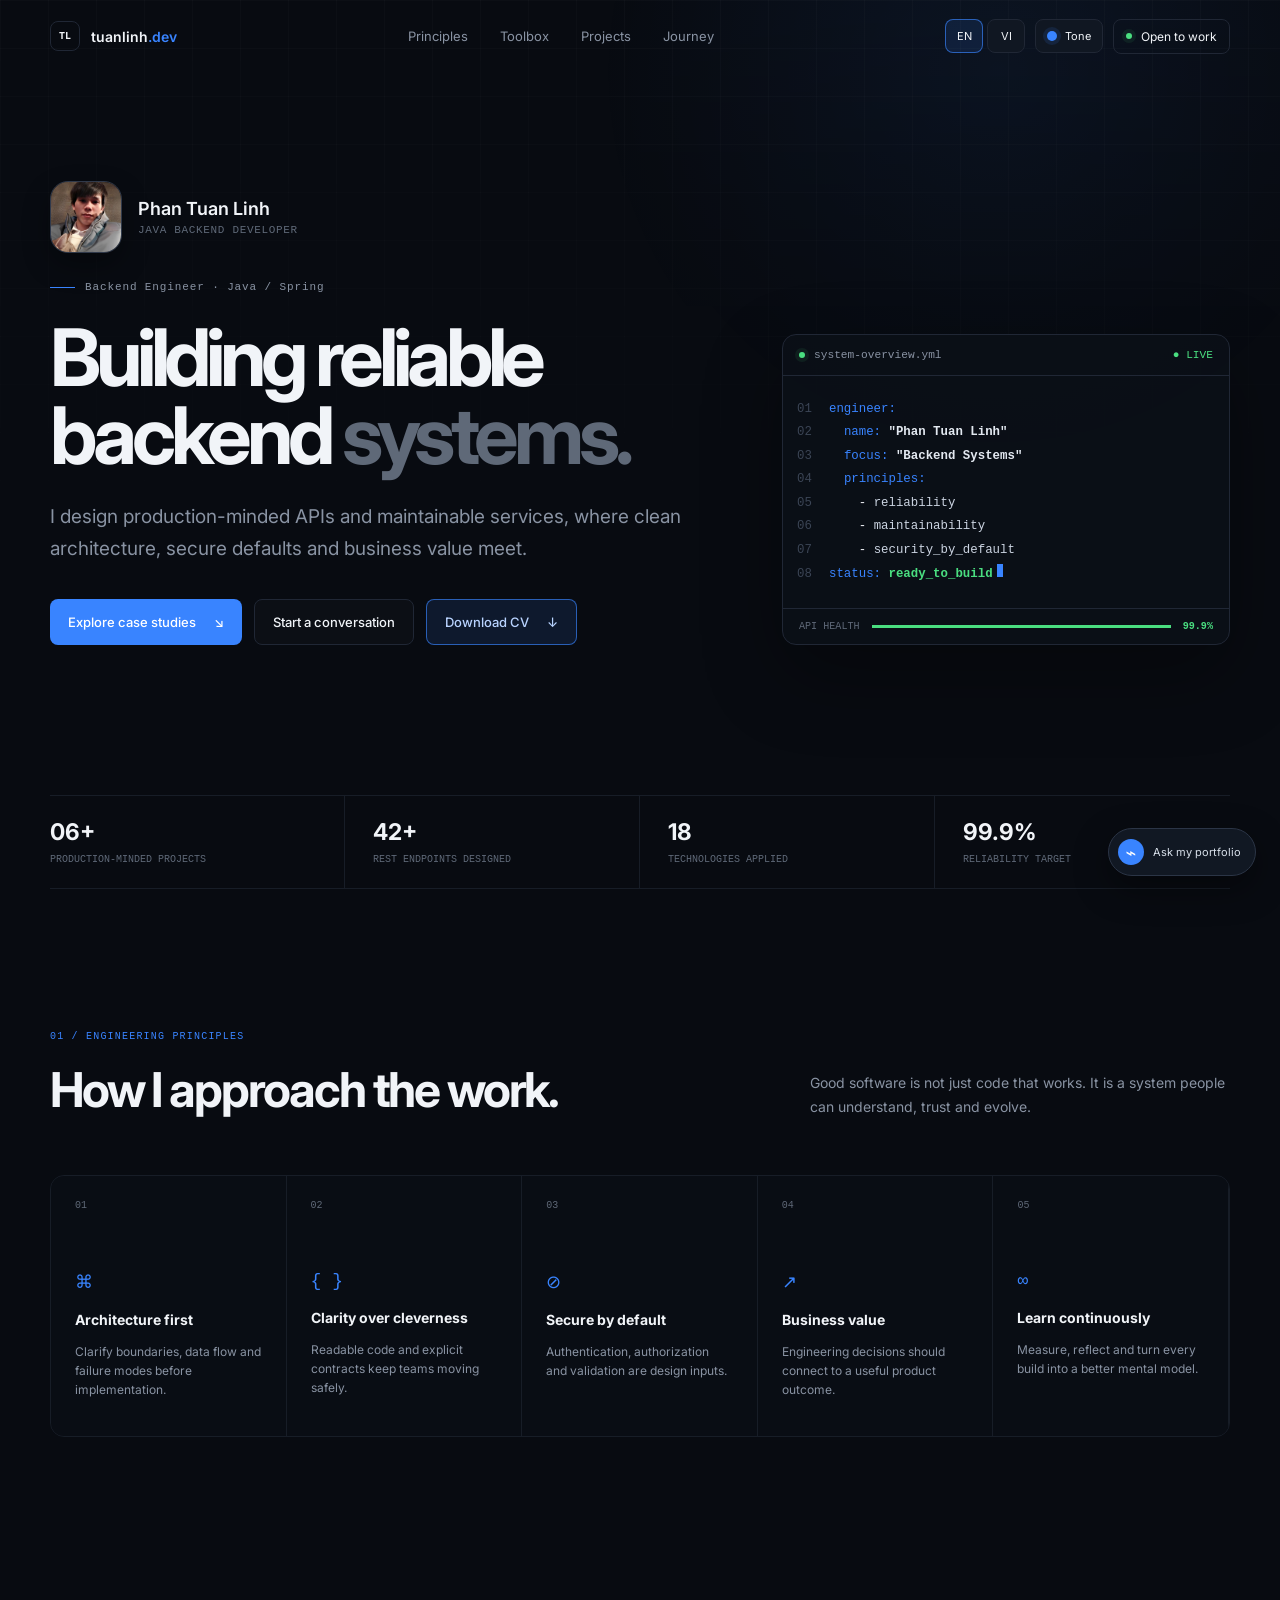
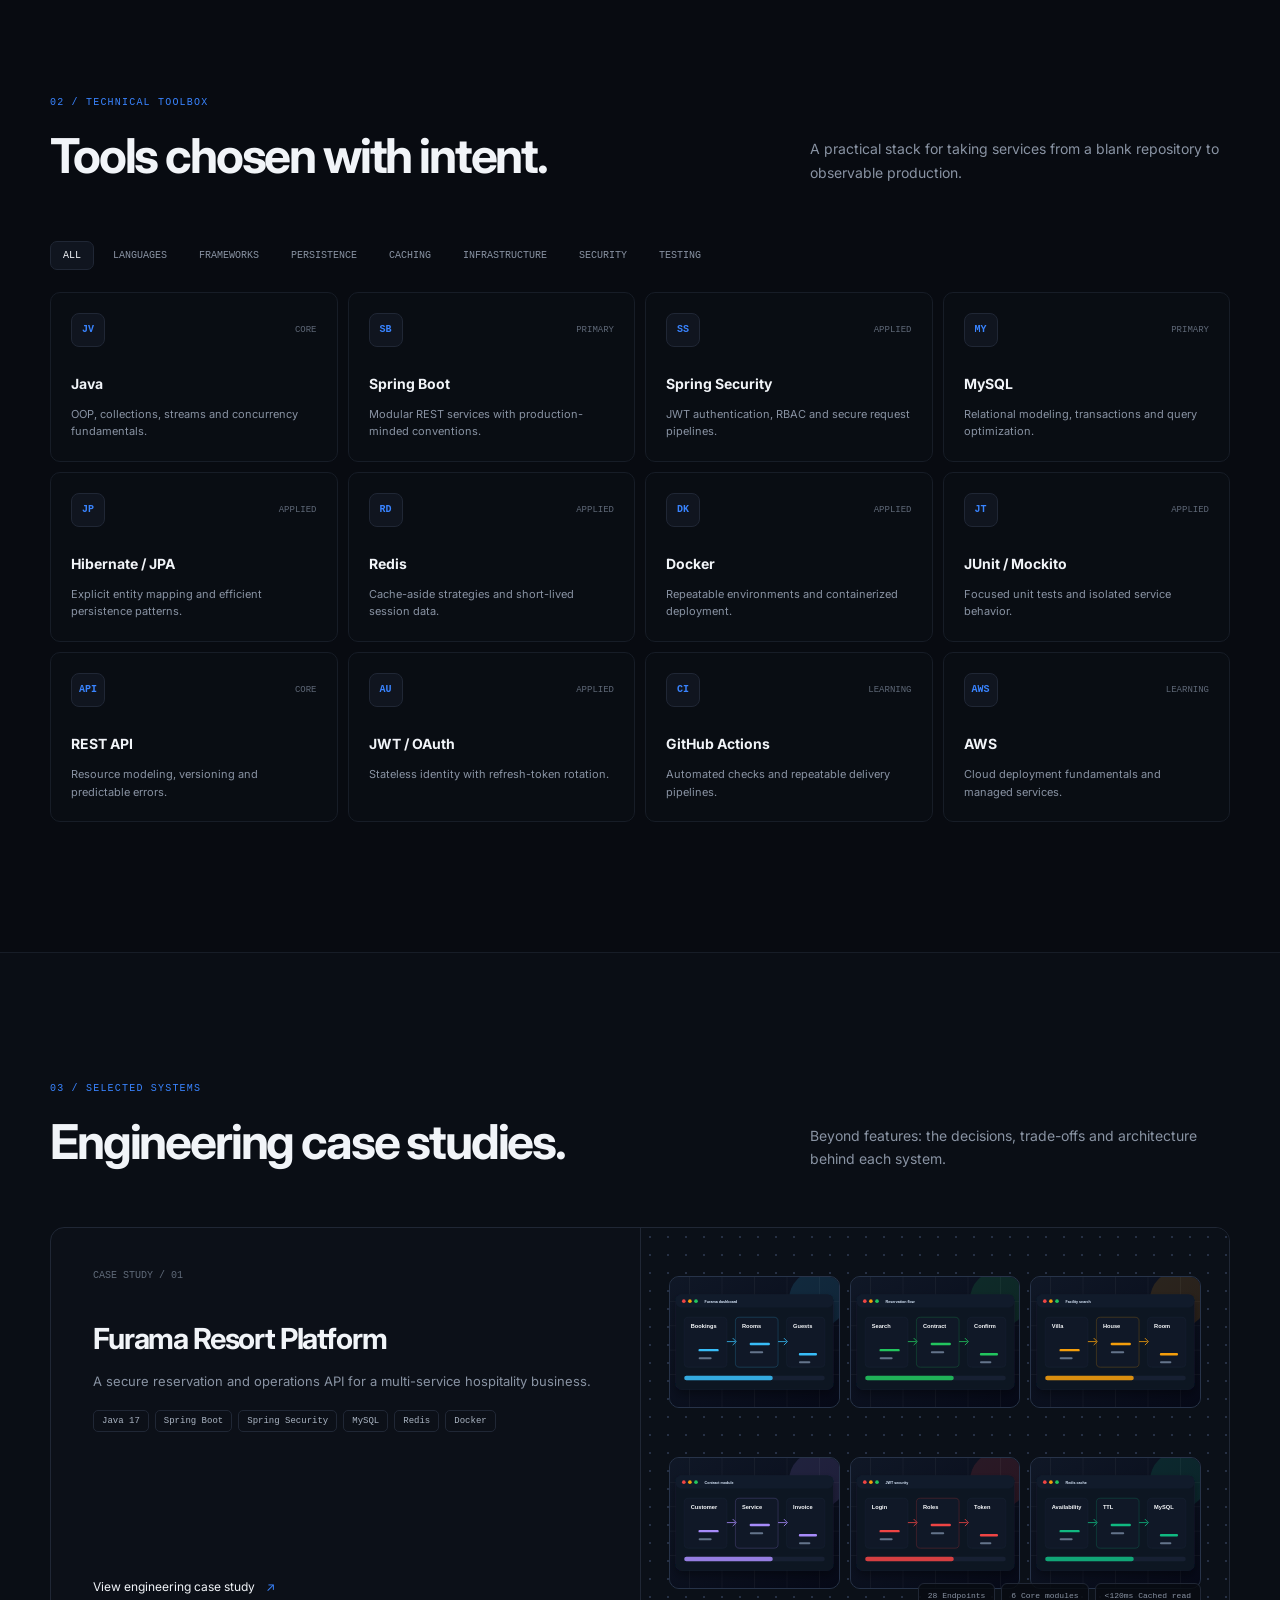
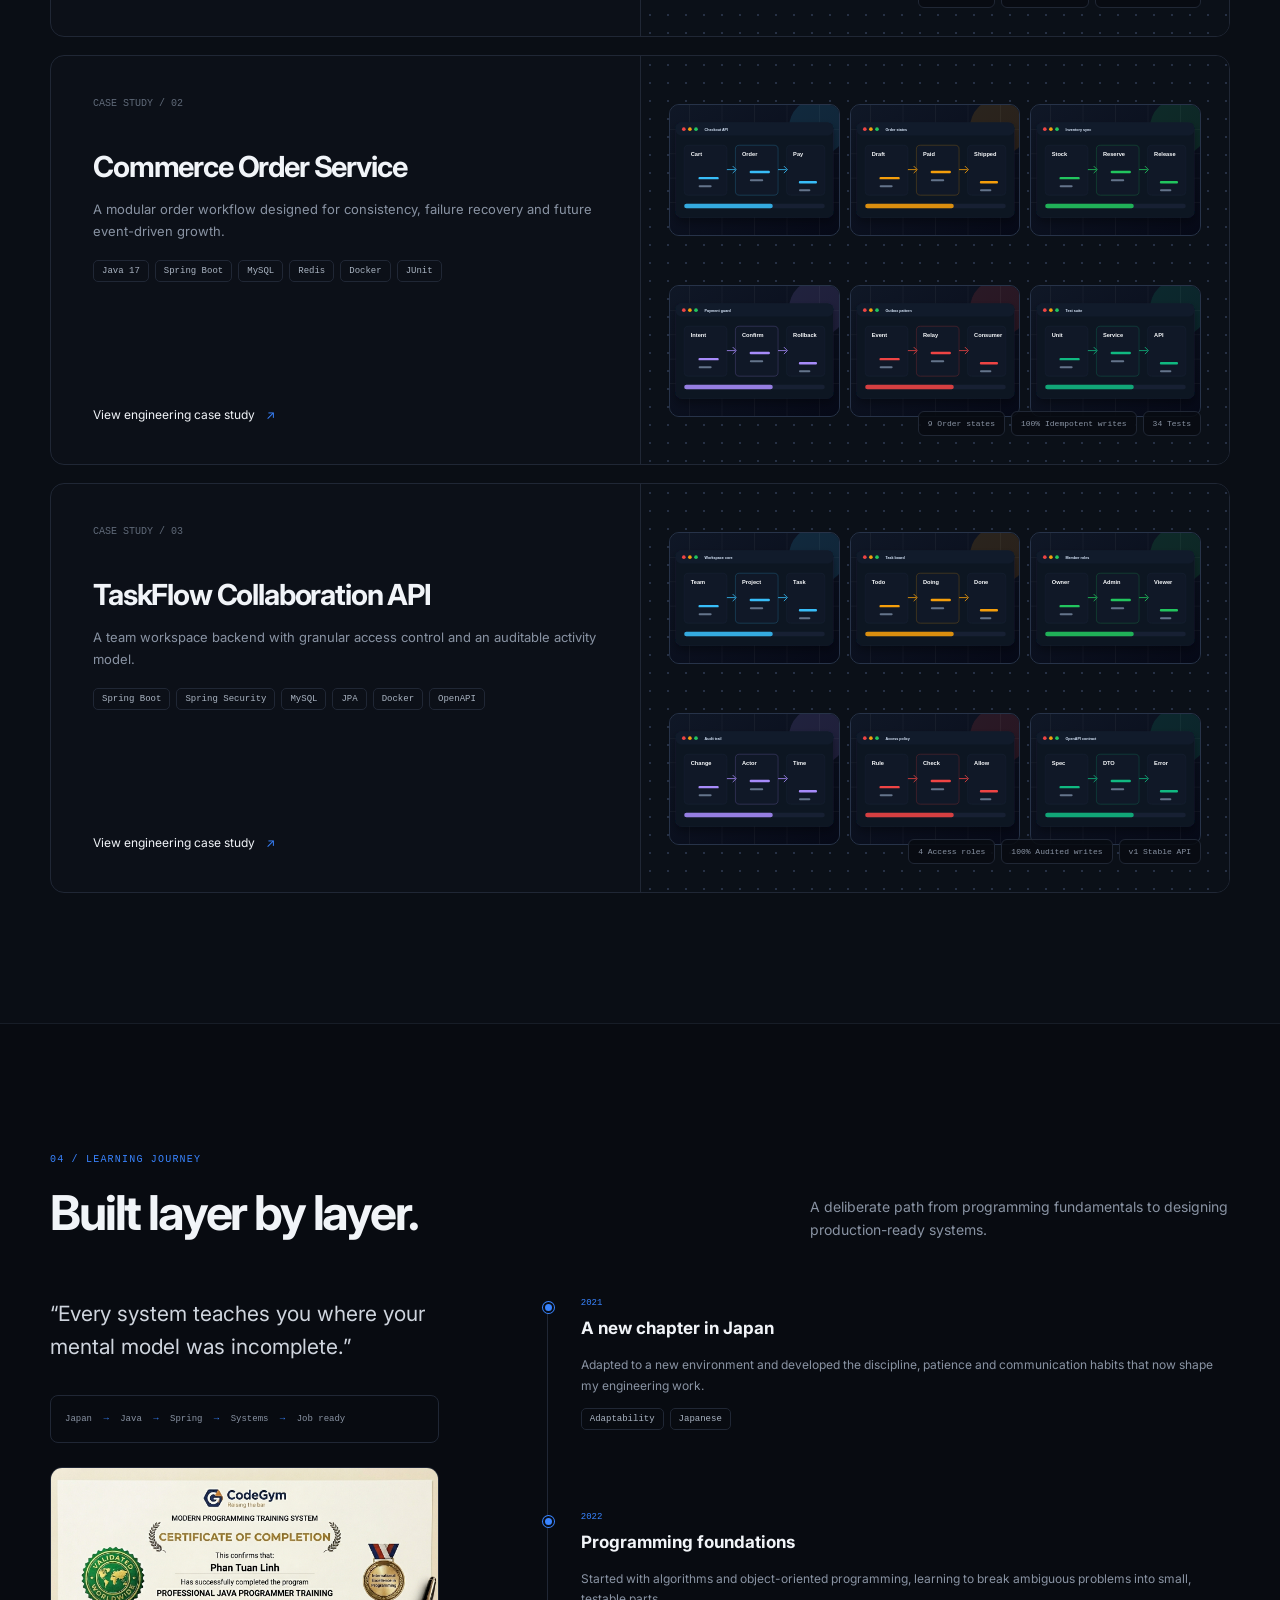
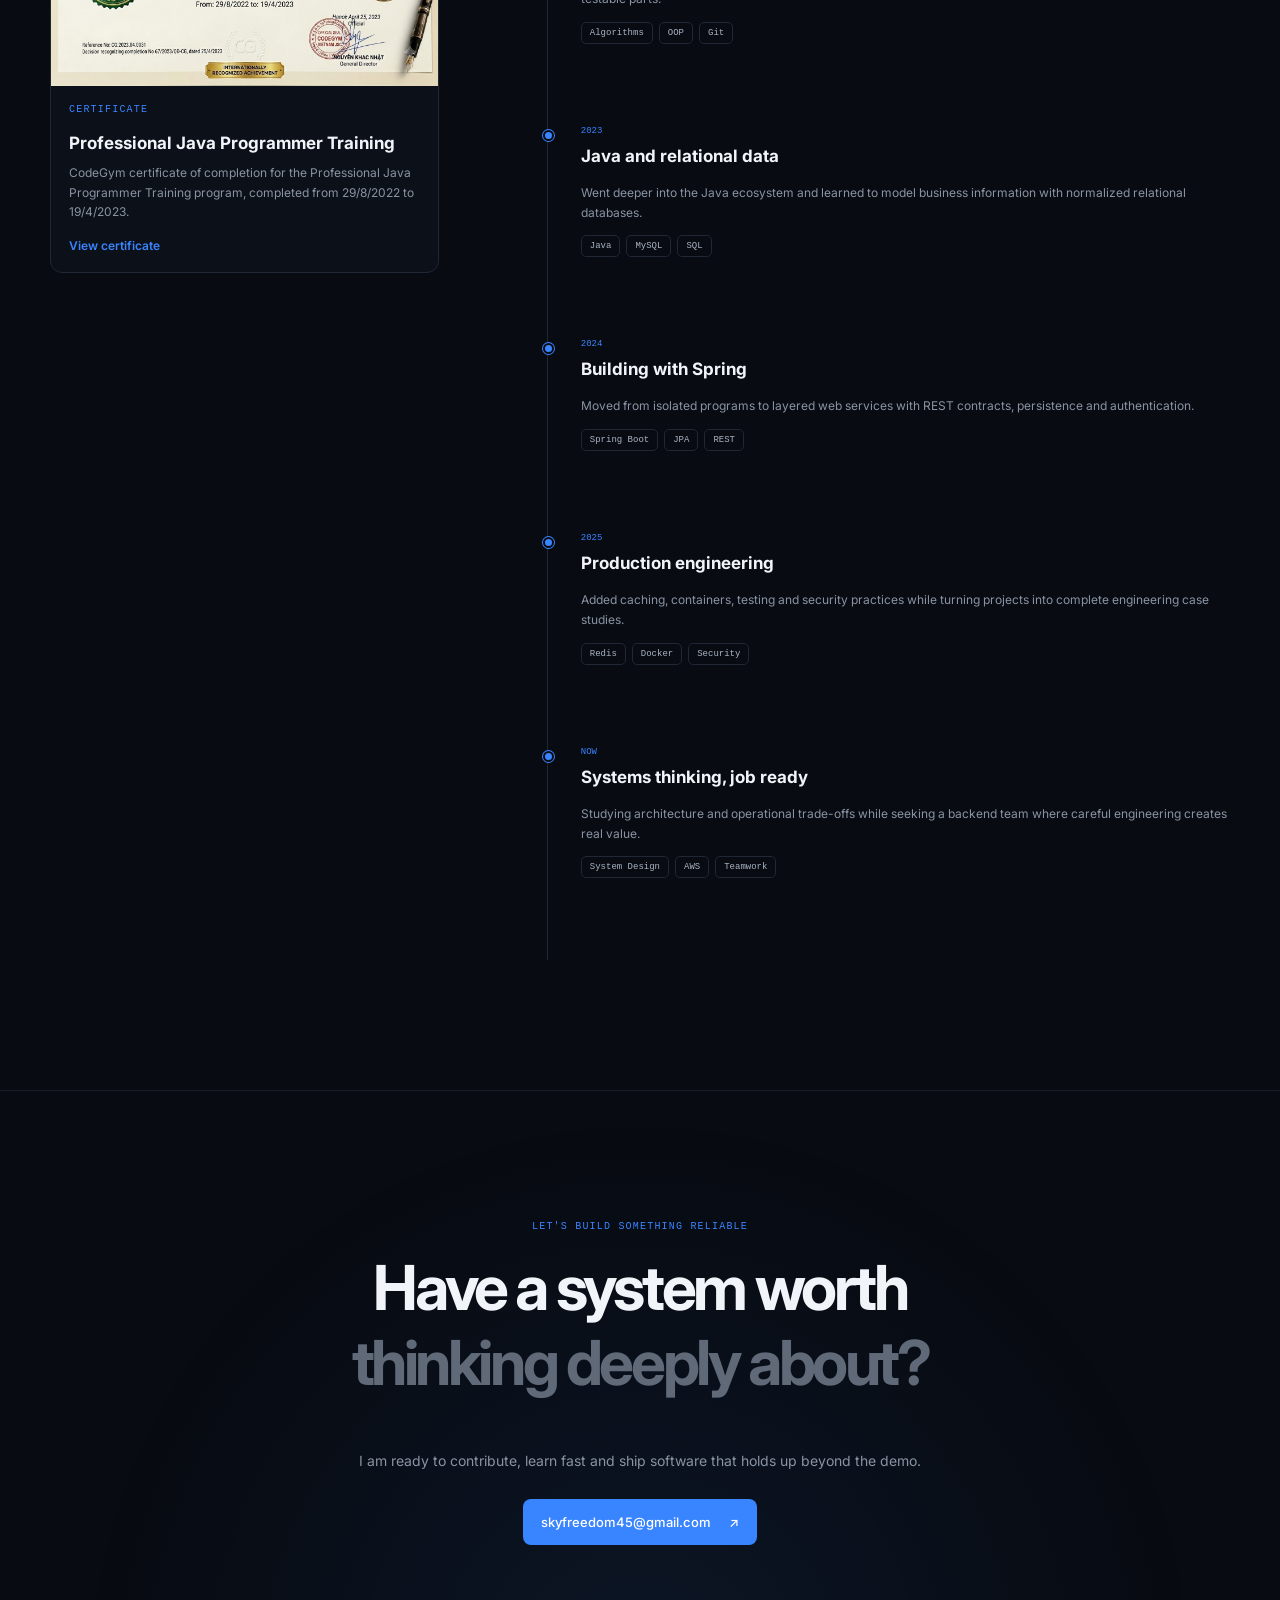
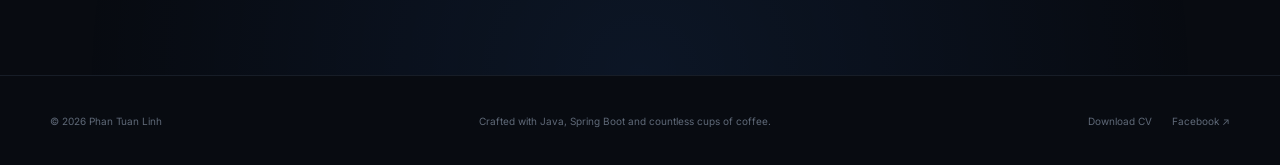
==== index.html @ ef738e8f "portpolio" ====
<!doctype html>
<html lang="en"><head>
<meta charset="utf-8"><meta name="viewport" content="width=device-width,initial-scale=1">
<meta name="description" content="Phan Tuan Linh — Backend Engineer building reliable APIs, scalable services and maintainable software.">
<meta name="theme-color" content="#080b11"><title>Phan Tuan Linh — Backend Engineer</title>
<link rel="preconnect" href="https://fonts.googleapis.com"><link rel="preconnect" href="https://fonts.gstatic.com" crossorigin>
<link href="https://fonts.googleapis.com/css2?family=Inter:wght@400;500;600;700&display=swap" rel="stylesheet">
<link rel="stylesheet" href="assets/styles.css"><script type="module" src="assets/app.js"></script></head>
<body data-theme="blue"><a class="skip-link" href="#main" data-i18n="skip">Skip to content</a><div class="progress" id="progress"></div>
<header class="site-header" id="top"><nav class="nav shell" aria-label="Main navigation">
<a class="brand" href="#top"><span class="brand-mark">TL</span><span>tuanlinh<span class="accent">.dev</span></span></a>
<button class="nav-toggle" aria-label="Open navigation" aria-expanded="false"><span></span><span></span></button>
<div class="nav-links"><a href="#principles" data-i18n="navPrinciples">Principles</a><a href="#toolbox" data-i18n="navToolbox">Toolbox</a><a href="#projects" data-i18n="navProjects">Projects</a><a href="#journey" data-i18n="navJourney">Journey</a></div>
<div class="nav-actions"><div class="language-switch"><button class="language-button active" data-lang="en">EN</button><button class="language-button" data-lang="vi">VI</button><button class="control-button compact" id="langToggle" aria-label="Toggle language">VI</button></div><div class="theme-switch"><button class="control-button" id="themeToggle" aria-label="Change color tone"><span class="theme-dot"></span><span>Tone</span></button><div class="theme-menu"><button class="theme-choice active" data-theme="blue"><span style="background:#3984ff"></span>Blue</button><button class="theme-choice" data-theme="emerald"><span style="background:#16a34a"></span>Emerald</button><button class="theme-choice" data-theme="amber"><span style="background:#f59e0b"></span>Amber</button><button class="theme-choice" data-theme="rose"><span style="background:#e11d48"></span>Rose</button></div></div><a class="nav-status" href="mailto:skyfreedom45@gmail.com"><span class="status-dot"></span> <span data-i18n="navStatus">Open to work</span></a></div></nav></header>
<main id="main"><section class="hero shell"><div class="hero-copy reveal"><div class="hero-identity"><img src="assets/images/phan-tuan-linh-avatar.jpg" alt="Portrait of Phan Tuan Linh" width="52" height="52"><div><strong>Phan Tuan Linh</strong><span data-i18n="role">Java Backend Developer</span></div></div><div class="eyebrow"><span class="eyebrow-line"></span> <span data-i18n="eyebrow">Backend Engineer · Java / Spring</span></div>
<h1 data-i18n="heroTitle">Building reliable<br>backend <span class="muted">systems.</span></h1><p class="hero-lead" data-i18n="heroLead">I design production-minded APIs and maintainable services, where clean architecture, secure defaults and business value meet.</p>
<div class="hero-actions"><a class="button button-primary" href="#projects"><span data-i18n="explore">Explore case studies</span> <span>↘</span></a><a class="button button-ghost" href="mailto:skyfreedom45@gmail.com" data-i18n="conversation">Start a conversation</a><a class="button button-download" href="assets/documents/Phan-Tuan-Linh-CV.pdf" download="Phan-Tuan-Linh-CV.pdf"><span data-i18n="download">Download CV</span> <span>↓</span></a></div></div>
<div class="system-card reveal"><div class="terminal-head"><span class="terminal-title"><span class="status-dot"></span> system-overview.yml</span><span class="terminal-live">● <span data-i18n="live">LIVE</span></span></div>
<div class="code-block"><p><i>01</i><b>engineer:</b></p><p><i>02</i>&nbsp;&nbsp;<b>name:</b> <em>"Phan Tuan Linh"</em></p><p><i>03</i>&nbsp;&nbsp;<b>focus:</b> <em>"Backend Systems"</em></p><p><i>04</i>&nbsp;&nbsp;<b>principles:</b></p><p><i>05</i>&nbsp;&nbsp;&nbsp;&nbsp;- <em>reliability</em></p><p><i>06</i>&nbsp;&nbsp;&nbsp;&nbsp;- <em>maintainability</em></p><p><i>07</i>&nbsp;&nbsp;&nbsp;&nbsp;- <em>security_by_default</em></p><p><i>08</i><b>status:</b> <span>ready_to_build</span><u></u></p></div>
<div class="health-row"><span data-i18n="health">API HEALTH</span><span class="health-line"></span><strong>99.9%</strong></div></div><div class="metrics reveal" id="metrics"></div></section>
<section class="section shell" id="principles"><div class="section-heading reveal"><div><p class="kicker" data-i18n="pKicker">01 / ENGINEERING PRINCIPLES</p><h2 data-i18n="pTitle">How I approach the work.</h2></div><p data-i18n="pText">Good software is not just code that works. It is a system people can understand, trust and evolve.</p></div><div class="principles-grid" id="principlesGrid"></div></section>
<section class="section shell" id="toolbox"><div class="section-heading reveal"><div><p class="kicker" data-i18n="tKicker">02 / TECHNICAL TOOLBOX</p><h2 data-i18n="tTitle">Tools chosen with intent.</h2></div><p data-i18n="tText">A practical stack for taking services from a blank repository to observable production.</p></div><div class="filter-row reveal" id="skillFilters"></div><div class="skills-grid" id="skillsGrid"></div></section>
<section class="section projects-section" id="projects"><div class="shell"><div class="section-heading reveal"><div><p class="kicker" data-i18n="prKicker">03 / SELECTED SYSTEMS</p><h2 data-i18n="prTitle">Engineering case studies.</h2></div><p data-i18n="prText">Beyond features: the decisions, trade-offs and architecture behind each system.</p></div><div class="projects-list" id="projectsList"></div></div></section>
<section class="section shell" id="journey"><div class="section-heading reveal"><div><p class="kicker" data-i18n="jKicker">04 / LEARNING JOURNEY</p><h2 data-i18n="jTitle">Built layer by layer.</h2></div><p data-i18n="jText">A deliberate path from programming fundamentals to designing production-ready systems.</p></div>
<div class="journey-layout"><div class="journey-intro reveal"><p class="quote" data-i18n="quote">“Every system teaches you where your mental model was incomplete.”</p><div class="journey-route" data-i18n="route">Japan <span>→</span> Java <span>→</span> Spring <span>→</span> Systems <span>→</span> Job ready</div><article class="certificate-card"><img src="assets/certificates/codegym-java-certificate.png" alt="CodeGym Professional Java Programmer Training certificate"><div><p class="kicker" data-i18n="certKicker">CERTIFICATE</p><h3 data-i18n="certTitle">Professional Java Programmer Training</h3><p data-i18n="certText">CodeGym certificate of completion for the Professional Java Programmer Training program, completed from 29/8/2022 to 19/4/2023.</p><a href="assets/certificates/codegym-java-certificate.png" target="_blank" rel="noopener" data-i18n="certCta">View certificate</a></div></article></div><div class="timeline" id="timeline"></div></div></section>
<section class="contact-section"><div class="shell contact-inner reveal"><p class="kicker" data-i18n="contactKicker">LET'S BUILD SOMETHING RELIABLE</p><h2 data-i18n="contactTitle">Have a system worth<br><span class="muted">thinking deeply about?</span></h2><p data-i18n="contactText">I am ready to contribute, learn fast and ship software that holds up beyond the demo.</p><a class="button button-primary" href="mailto:skyfreedom45@gmail.com">skyfreedom45@gmail.com <span>↗</span></a></div></section></main>
<footer class="footer shell"><p>© <span id="year"></span> Phan Tuan Linh</p><p data-i18n="footer">Crafted with Java, Spring Boot <span class="muted">and countless cups of coffee.</span></p><div><a href="assets/documents/Phan-Tuan-Linh-CV.pdf" download="Phan-Tuan-Linh-CV.pdf"><span data-i18n="download">Download CV</span></a><a href="https://www.facebook.com/tuan.linh.926029" target="_blank" rel="noopener noreferrer">Facebook ↗</a></div></footer>
<button class="assistant-launcher" id="assistantLauncher"><span class="assistant-icon">⌁</span><span data-i18n="assistantLaunch">Ask my portfolio</span></button><aside class="assistant-panel" id="assistantPanel" aria-hidden="true"><div class="assistant-head"><div><span class="assistant-avatar">TL</span><div><strong data-i18n="assistantTitle">Portfolio Assistant</strong><small><span class="status-dot"></span> <span data-i18n="assistantStatus">Knowledge base online</span></small></div></div><button id="assistantClose">×</button></div><div class="assistant-messages" id="assistantMessages"></div><form class="assistant-form" id="assistantForm"><label class="sr-only" for="assistantInput">Ask about this portfolio</label><input id="assistantInput" autocomplete="off" placeholder="Ask about the engineering..." data-i18n-placeholder="askPlaceholder"><button>↑</button></form></aside>
<dialog class="case-dialog" id="caseDialog"><div class="dialog-shell"><button class="dialog-close" id="dialogClose">×</button><div id="dialogContent"></div></div></dialog></body></html>
---- assets/styles.css ----
:root{--bg:#080b11;--raised:#0c1018;--surface:#10151f;--line:#202735;--soft:#171d27;--text:#f1f4f8;--muted:#8993a3;--muted2:#5f6978;--accent:#3984ff;--green:#4ade80;--shell:1180px;--font:Inter,system-ui,sans-serif;--mono:Consolas,monospace}*{box-sizing:border-box}html{scroll-behavior:smooth}body{margin:0;color:var(--text);background:var(--bg);font-family:var(--font);-webkit-font-smoothing:antialiased}body:before{position:fixed;inset:0;z-index:-1;content:"";background:radial-gradient(circle at 78% 8%,#3984ff14,transparent 25rem),linear-gradient(#ffffff05 1px,transparent 1px),linear-gradient(90deg,#ffffff05 1px,transparent 1px);background-size:auto,48px 48px,48px 48px;mask-image:linear-gradient(#000,transparent 68%)}a{color:inherit;text-decoration:none}button,input{font:inherit}.shell{width:min(calc(100% - 48px),var(--shell));margin:auto}.muted{color:var(--muted2)}.accent{color:var(--accent)}.sr-only{position:absolute;width:1px;height:1px;overflow:hidden;clip:rect(0,0,0,0)}.skip-link{position:fixed;top:-60px;left:16px;z-index:100;padding:10px;background:white;color:#000}.skip-link:focus{top:16px}.progress{position:fixed;inset:0 auto auto 0;z-index:100;height:2px;background:var(--accent)}
.site-header{position:sticky;top:0;z-index:50;border-bottom:1px solid transparent;transition:.25s}.site-header.scrolled{background:#080b11dd;border-color:var(--soft);backdrop-filter:blur(18px)}.nav{height:72px;display:flex;align-items:center;justify-content:space-between}.brand{display:flex;align-items:center;gap:11px;font-size:14px;font-weight:600}.brand-mark,.skill-icon{display:grid;place-items:center;border:1px solid var(--line);border-radius:8px;font:600 10px var(--mono)}.brand-mark{width:30px;height:30px}.nav-links{display:flex;gap:32px;color:var(--muted);font-size:13px}.nav-links a:hover{color:var(--text)}.nav-status{display:flex;align-items:center;gap:9px;padding:9px 12px;border:1px solid var(--line);border-radius:8px;font-size:12px}.status-dot{display:inline-block;width:6px;height:6px;border-radius:50%;background:var(--green);box-shadow:0 0 0 4px #4ade8014}.nav-toggle{display:none;border:0;background:none}
.hero{min-height:calc(100vh - 72px);padding-top:clamp(80px,12vh,140px);display:grid;grid-template-columns:1.2fr .8fr;align-content:start;gap:60px}.hero-identity{display:flex;align-items:center;gap:13px;margin-bottom:22px}.hero-identity img{width:52px;height:52px;border:1px solid #30394a;border-radius:13px;object-fit:cover;object-position:center 38%;box-shadow:0 12px 28px #0005}.hero-identity strong{display:block;margin-bottom:5px;font-size:13px;font-weight:600}.hero-identity span{display:block;color:var(--muted2);font:9px var(--mono);letter-spacing:.06em;text-transform:uppercase}.eyebrow{display:flex;align-items:center;gap:10px;margin-bottom:26px;color:var(--muted);font:500 11px var(--mono);letter-spacing:.08em}.eyebrow-line{width:25px;height:1px;background:var(--accent)}h1,h2,h3,p{margin-top:0}h1{margin-bottom:26px;font-size:clamp(52px,6.2vw,84px);line-height:.98;letter-spacing:-.065em}.hero-lead{max-width:650px;margin-bottom:34px;color:var(--muted);font-size:clamp(16px,2vw,19px);line-height:1.7}.hero-actions{display:flex;flex-wrap:wrap;gap:12px}.button{display:inline-flex;align-items:center;justify-content:center;gap:18px;min-height:46px;padding:0 18px;border-radius:8px;font-size:13px;font-weight:500;transition:.2s}.button:hover{transform:translateY(-2px)}.button-primary{color:#fff;background:var(--accent)}.button-ghost{border:1px solid var(--line);background:#ffffff05}.button-download{border:1px solid #31558a;color:#b9d3ff;background:#3984ff12}.button-download:hover{border-color:var(--accent);background:#3984ff1f}
.system-card{align-self:end;border:1px solid var(--line);border-radius:14px;background:#0c1018e8;box-shadow:0 30px 80px #0005;overflow:hidden}.terminal-head{display:flex;justify-content:space-between;padding:14px 16px;border-bottom:1px solid var(--line);font:11.2px var(--mono);color:var(--muted)}.terminal-title{display:flex;gap:9px;align-items:center}.terminal-live{color:var(--green)}.code-block{padding:22px 14px;font:12.4px/1.9 var(--mono)}.code-block p{margin:0}.code-block i{display:inline-block;width:32px;color:#3b4555;font-style:normal}.code-block b{color:#77a9ff;font-weight:400}.code-block em{color:#cbd4e1;font-style:normal;font-weight:400}.code-block p:nth-child(2) em,.code-block p:nth-child(3) em{color:#e3e9f1;font-weight:650}.code-block span{color:var(--green);font-weight:700}.code-block u{display:inline-block;width:6px;height:13px;margin-left:4px;background:var(--accent);animation:blink 1s steps(1) infinite}@keyframes blink{50%{opacity:0}}.health-row{display:flex;align-items:center;gap:12px;padding:12px 16px;border-top:1px solid var(--line);color:var(--muted2);font:10.1px var(--mono)}.health-line{flex:1;height:3px;background:var(--green)}.health-row strong{color:var(--green)}.metrics{grid-column:1/-1;margin-top:clamp(60px,10vh,100px);display:grid;grid-template-columns:repeat(4,1fr);border-block:1px solid var(--soft)}.metric{padding:22px 28px;border-right:1px solid var(--soft)}.metric:first-child{padding-left:0}.metric:last-child{border:0}.metric strong{display:block;font-size:23px}.metric span{color:var(--muted2);font:10px var(--mono);text-transform:uppercase}
.section{padding-block:130px}.section-heading{display:flex;align-items:end;justify-content:space-between;gap:80px;margin-bottom:56px}.section-heading h2{margin:0;font-size:clamp(32px,4vw,48px);letter-spacing:-.045em}.section-heading>p{max-width:420px;margin:0;color:var(--muted);font-size:14px;line-height:1.7}.kicker{margin-bottom:18px;color:var(--accent);font:500 10px var(--mono);letter-spacing:.12em}.principles-grid{display:grid;grid-template-columns:repeat(5,1fr);border:1px solid var(--soft);border-radius:14px;overflow:hidden}.principle{min-height:235px;padding:24px;border-right:1px solid var(--soft);background:#0c101884;transition:.25s}.principle:hover{background:var(--surface)}.principle-index{display:block;margin-bottom:60px;color:var(--muted2);font:10px var(--mono)}.principle-icon{display:block;margin-bottom:18px;color:var(--accent);font:18px var(--mono)}.principle h3{font-size:14px}.principle p{color:var(--muted);font-size:12px;line-height:1.6}
.filter-row{display:flex;flex-wrap:wrap;gap:6px;margin-bottom:22px}.filter{padding:8px 12px;border:1px solid transparent;border-radius:7px;color:var(--muted);background:none;font:10px var(--mono);text-transform:uppercase;cursor:pointer}.filter:hover,.filter.active{color:var(--text);border-color:var(--line);background:var(--surface)}.skills-grid{display:grid;grid-template-columns:repeat(4,1fr);gap:10px}.skill-card{padding:20px;border:1px solid var(--soft);border-radius:10px;background:#0c101872;transition:.2s}.skill-card:hover{transform:translateY(-3px);border-color:#303a4b}.skill-top{display:flex;align-items:center;justify-content:space-between;margin-bottom:28px}.skill-icon{width:34px;height:34px;color:#a9c7ff;background:var(--surface)}.skill-exp{color:var(--muted2);font:9px var(--mono);text-transform:uppercase}.skill-card h3{font-size:14px}.skill-card p{margin:0;color:var(--muted);font-size:11px;line-height:1.6}
.projects-section{background:#0a0e15;border-block:1px solid var(--soft)}.projects-list{display:grid;gap:18px}.project-card{display:grid;grid-template-columns:1fr 1fr;min-height:410px;border:1px solid var(--line);border-radius:14px;overflow:hidden;background:var(--raised)}.project-copy{padding:42px;display:flex;flex-direction:column}.project-number{margin-bottom:40px;color:var(--muted2);font:10px var(--mono)}.project-copy h3{margin-bottom:14px;font-size:29px;letter-spacing:-.04em}.project-copy>p{color:var(--muted);font-size:13px;line-height:1.7}.project-tags{display:flex;flex-wrap:wrap;gap:6px;margin:5px 0 30px}.tag{padding:5px 8px;border:1px solid var(--line);border-radius:5px;color:#aab4c2;font:9px var(--mono)}.project-link{align-self:flex-start;margin-top:auto;padding:0;border:0;color:var(--text);background:none;font-size:12px;cursor:pointer}.project-link span{color:var(--accent);margin-left:8px}.project-visual{position:relative;display:grid;place-items:center;min-height:380px;border-left:1px solid var(--line);background-color:#0b1018;background-image:radial-gradient(#263044 1px,transparent 1px);background-size:18px 18px}.architecture{display:grid;gap:14px;width:72%}.arch-row{display:grid;grid-template-columns:repeat(3,1fr);gap:9px}.arch-node{padding:12px 8px;border:1px solid #293346;border-radius:7px;color:#aeb9c8;background:#101722;font:9px var(--mono);text-align:center}.arch-node.primary{border-color:#3984ffa6;color:#a9c9ff;background:#3984ff1a}.arch-connector{width:1px;height:18px;margin:-5px auto;background:#354157}.project-metrics{position:absolute;right:16px;bottom:16px;display:flex;gap:6px}.project-metrics span{padding:7px 9px;border:1px solid var(--line);border-radius:6px;color:var(--muted);background:#080b11d8;font:8px var(--mono)}
.journey-layout{display:grid;grid-template-columns:.72fr 1.28fr;gap:100px}.journey-intro{position:sticky;top:120px;align-self:start}.quote{color:#cfd5de;font-size:21px;line-height:1.55}.journey-route{margin-top:32px;padding:14px;border:1px solid var(--line);border-radius:8px;color:var(--muted);font:9px/2 var(--mono)}.journey-route span{margin:0 6px;color:var(--accent)}.timeline{position:relative}.timeline:before{position:absolute;left:8px;top:6px;bottom:0;width:1px;content:"";background:var(--line)}.timeline-item{position:relative;padding:0 0 52px 42px}.timeline-item:before{position:absolute;left:4px;top:4px;width:7px;height:7px;border:2px solid var(--bg);border-radius:50%;content:"";background:var(--accent);box-shadow:0 0 0 1px var(--accent)}.timeline-item time{display:block;margin-bottom:10px;color:var(--accent);font:9px var(--mono)}.timeline-item h3{font-size:17px}.timeline-item p{color:var(--muted);font-size:12px;line-height:1.7}.contact-section{padding-block:130px;border-block:1px solid var(--soft);background:radial-gradient(circle at 50% 100%,#3984ff17,transparent 35rem);text-align:center}.contact-inner h2{font-size:clamp(38px,5vw,62px);letter-spacing:-.055em}.contact-inner>p:not(.kicker){max-width:570px;margin:0 auto 30px;color:var(--muted);font-size:14px}.footer{min-height:90px;display:flex;align-items:center;justify-content:space-between;color:var(--muted2);font-size:10px}.footer p{margin:0}.footer div{display:flex;gap:20px}
.assistant-launcher{position:fixed;right:24px;bottom:24px;z-index:30;display:flex;align-items:center;gap:9px;padding:10px 14px 10px 9px;border:1px solid #2b3546;border-radius:99px;color:#d8e0ea;background:#111823;box-shadow:0 12px 35px #0006;font-size:11px;cursor:pointer}.assistant-icon{display:grid;place-items:center;width:26px;height:26px;border-radius:50%;color:#fff;background:var(--accent);font-size:18px}.assistant-panel{position:fixed;right:24px;bottom:82px;z-index:60;width:min(370px,calc(100vw - 32px));height:500px;display:flex;flex-direction:column;border:1px solid var(--line);border-radius:14px;background:#0d121b;box-shadow:0 25px 80px #0008;opacity:0;pointer-events:none;transform:translateY(12px);transition:.22s;overflow:hidden}.assistant-panel.open{opacity:1;pointer-events:auto;transform:none}.assistant-head{display:flex;justify-content:space-between;padding:14px;border-bottom:1px solid var(--line)}.assistant-head>div{display:flex;align-items:center;gap:10px}.assistant-avatar{display:grid;place-items:center;width:34px;height:34px;border-radius:8px;background:var(--accent);font:600 10px var(--mono)}.assistant-head strong{display:block;font-size:12px}.assistant-head small{display:flex;gap:6px;margin-top:5px;color:var(--muted2);font-size:8px}.assistant-head button{border:0;color:var(--muted);background:none;font-size:22px}.assistant-messages{flex:1;padding:16px;overflow:auto}.message{max-width:87%;margin-bottom:10px;padding:11px 12px;border-radius:10px;font-size:11px;line-height:1.55}.message.bot{border:1px solid var(--line);color:#b9c2cf;background:var(--surface)}.message.user{margin-left:auto;background:var(--accent)}.suggestions{display:flex;flex-wrap:wrap;gap:6px}.suggestions button{padding:7px 9px;border:1px solid var(--line);border-radius:6px;color:var(--muted);background:none;font-size:9px}.assistant-form{display:flex;gap:8px;padding:12px;border-top:1px solid var(--line)}.assistant-form input{flex:1;min-width:0;padding:10px;border:1px solid var(--line);outline:0;border-radius:7px;color:var(--text);background:#0a0e15;font-size:11px}.assistant-form button{width:36px;border:0;border-radius:7px;color:white;background:var(--accent)}
.case-dialog{width:min(1000px,calc(100vw - 32px));max-height:92vh;padding:0;border:1px solid var(--line);border-radius:16px;color:var(--text);background:var(--raised)}.case-dialog::backdrop{background:#020408cc;backdrop-filter:blur(8px)}.dialog-shell{position:relative}.dialog-close{position:sticky;top:16px;z-index:2;float:right;width:34px;height:34px;margin:16px;border:1px solid var(--line);border-radius:8px;color:var(--muted);background:#111722;font-size:20px}.case-hero{padding:58px 60px 40px;border-bottom:1px solid var(--line);background:radial-gradient(circle at 80% 0,#3984ff1a,transparent 20rem)}.case-hero h2{font-size:40px;letter-spacing:-.05em}.case-hero>p{max-width:660px;color:var(--muted);font-size:14px;line-height:1.7}.case-tabs{position:sticky;top:0;z-index:1;display:flex;gap:5px;padding:12px 60px;border-bottom:1px solid var(--line);background:#0c1018f2;overflow:auto}.case-tab{padding:7px 10px;border:0;border-radius:5px;color:var(--muted);background:none;font:9px var(--mono);text-transform:uppercase;white-space:nowrap}.case-tab.active{color:#fff;background:#3984ff1f}.case-body{padding:45px 60px 70px}.case-panel{display:none}.case-panel.active{display:block}.case-panel p,.case-panel li{color:var(--muted);font-size:13px;line-height:1.8}.case-stat-grid{display:grid;grid-template-columns:repeat(3,1fr);gap:10px}.case-stat{padding:18px;border:1px solid var(--line);border-radius:8px}.case-stat strong{display:block;font-size:20px}.case-stat span{color:var(--muted2);font:9px var(--mono)}.flow-diagram{display:flex;align-items:center;justify-content:center;flex-wrap:wrap;gap:8px;margin:30px 0;padding:30px;border:1px solid var(--line);border-radius:10px}.flow-box{padding:12px;border:1px solid #31405a;border-radius:6px;color:#bcd1f7;background:#101722;font:10px var(--mono)}.flow-arrow{color:var(--accent)}.endpoint{display:grid;grid-template-columns:60px 1fr;padding:12px 0;border-bottom:1px solid var(--soft);font:11px var(--mono)}.method{color:var(--green)}.reveal{opacity:0;transform:translateY(14px);transition:.6s}.reveal.visible{opacity:1;transform:none}
@media(max-width:900px){.nav-status{display:none}.hero{grid-template-columns:1fr}.system-card{width:min(100%,520px)}.principles-grid{grid-template-columns:repeat(2,1fr)}.skills-grid{grid-template-columns:repeat(3,1fr)}.project-card{grid-template-columns:1fr}.project-visual{border-left:0;border-top:1px solid var(--line)}.journey-layout{gap:50px}}@media(max-width:640px){.shell{width:calc(100% - 32px)}.nav-links{position:fixed;inset:72px 0 auto;display:grid;padding:12px 16px;background:#080b11fa;transform:translateY(-130%);transition:.25s}.nav-links.open{transform:none}.nav-links a{padding:14px}.nav-toggle{display:grid;gap:5px;padding:8px}.nav-toggle span{width:18px;height:1px;background:white}.hero{padding-top:70px;gap:40px}.hero-identity img{width:46px;height:46px}h1{font-size:50px}.metrics{grid-template-columns:repeat(2,1fr)}.metric{padding:18px}.metric:first-child{padding-left:18px}.section{padding-block:90px}.section-heading{display:block}.section-heading>p{margin-top:20px}.principles-grid,.skills-grid{grid-template-columns:1fr}.principle{min-height:auto}.principle-index{margin-bottom:30px}.project-copy{padding:28px}.journey-layout{grid-template-columns:1fr}.journey-intro{position:static}.footer{padding:28px 0;flex-direction:column;gap:12px;text-align:center}.assistant-launcher span:last-child{display:none}.case-hero,.case-body{padding-left:24px;padding-right:24px}.case-tabs{padding-inline:24px}.case-stat-grid{grid-template-columns:1fr}}@media(prefers-reduced-motion:reduce){*{scroll-behavior:auto!important;animation-duration:.01ms!important;transition-duration:.01ms!important}.reveal{opacity:1;transform:none}}

/* V3 controls, themes, certificate and project gallery */
body[data-theme="blue"]{--accent:#3984ff;--accent-ink:#ffffff;--accent-soft:#3984ff1f;--accent-line:#3984ffa6}
body[data-theme="emerald"]{--accent:#16a34a;--accent-ink:#ffffff;--accent-soft:#16a34a22;--accent-line:#22c55ea8}
body[data-theme="amber"]{--accent:#f59e0b;--accent-ink:#111827;--accent-soft:#f59e0b22;--accent-line:#f59e0ba8}
body[data-theme="rose"]{--accent:#e11d48;--accent-ink:#ffffff;--accent-soft:#e11d4824;--accent-line:#fb7185a8}
.button-primary,.assistant-icon,.assistant-avatar,.assistant-form button,.message.user{color:var(--accent-ink)}
.nav{gap:20px}.nav-actions{display:flex;align-items:center;gap:10px}.control-button,.language-button{min-height:34px;border:1px solid var(--line);border-radius:8px;color:var(--text);background:#101722;cursor:pointer;font-size:11px}.control-button{display:inline-flex;align-items:center;gap:8px;padding:0 11px}.control-button.compact{display:none}.language-switch{display:flex;gap:4px}.language-button{width:38px}.language-button.active,.theme-choice.active{border-color:var(--accent-line);background:var(--accent-soft);color:var(--text)}.theme-switch{position:relative}.theme-dot{width:10px;height:10px;border-radius:50%;background:var(--accent);box-shadow:0 0 0 4px var(--accent-soft)}.theme-menu{position:absolute;right:0;top:42px;z-index:80;display:none;min-width:148px;padding:7px;border:1px solid var(--line);border-radius:10px;background:#0d121b;box-shadow:0 18px 50px #0008}.theme-menu.open{display:grid;gap:5px}.theme-choice{display:flex;align-items:center;gap:8px;width:100%;padding:8px;border:1px solid transparent;border-radius:7px;color:var(--muted);background:transparent;text-align:left;cursor:pointer;font-size:11px}.theme-choice span{width:11px;height:11px;border-radius:50%}
.hero-identity{gap:16px;margin-bottom:28px}.hero-identity img{width:72px;height:72px;border-radius:18px}.hero-identity strong{font-size:18px}.hero-identity span{font-size:11px}.project-gallery-preview{display:grid;grid-template-columns:repeat(3,1fr);gap:10px;padding:28px}.project-gallery-preview img{width:100%;height:132px;object-fit:cover;border:1px solid #273349;border-radius:10px;background:#101722}.project-gallery-preview .project-metrics{right:28px;bottom:28px}.case-gallery{display:grid;grid-template-columns:repeat(2,1fr);gap:16px}.case-gallery figure{margin:0;padding:10px;border:1px solid var(--line);border-radius:12px;background:#0c1018}.case-gallery img{width:100%;display:block;border-radius:8px}.case-gallery figcaption{padding:10px 2px 2px;color:var(--muted);font:10px var(--mono)}.certificate-card{margin-top:24px;border:1px solid var(--line);border-radius:12px;background:#0c1018;overflow:hidden}.certificate-card img{display:block;width:100%;aspect-ratio:16/9;object-fit:cover}.certificate-card div{padding:18px}.certificate-card h3{margin-bottom:10px;font-size:17px}.certificate-card p:not(.kicker){color:var(--muted);font-size:12px;line-height:1.65}.certificate-card a{display:inline-flex;margin-top:2px;color:var(--accent);font-size:12px;font-weight:600}.case-tab.active{background:var(--accent-soft)}.arch-node.primary,.button-download{border-color:var(--accent-line);background:var(--accent-soft)}.code-block b,.skill-icon,.principle-icon,.flow-arrow,.journey-route span,.timeline-item time,.project-link span{color:var(--accent)}.timeline-item:before{background:var(--accent);box-shadow:0 0 0 1px var(--accent)}.eyebrow-line,.progress,.code-block u{background:var(--accent)}
@media(max-width:1000px){.nav-actions{gap:6px}.nav-status{display:none}.language-button{display:none}.control-button.compact{display:inline-flex}.project-gallery-preview img{height:112px}}
@media(max-width:640px){.nav{height:auto;min-height:72px}.nav-actions{margin-left:auto}.theme-menu{right:-8px}.project-gallery-preview{grid-template-columns:repeat(2,1fr);padding:18px}.project-gallery-preview img{height:120px}.case-gallery{grid-template-columns:1fr}.hero-identity img{width:64px;height:64px}.hero-identity strong{font-size:17px}.language-switch{order:1}.theme-switch{order:2}.control-button{padding:0 9px}.certificate-card div{padding:16px}}
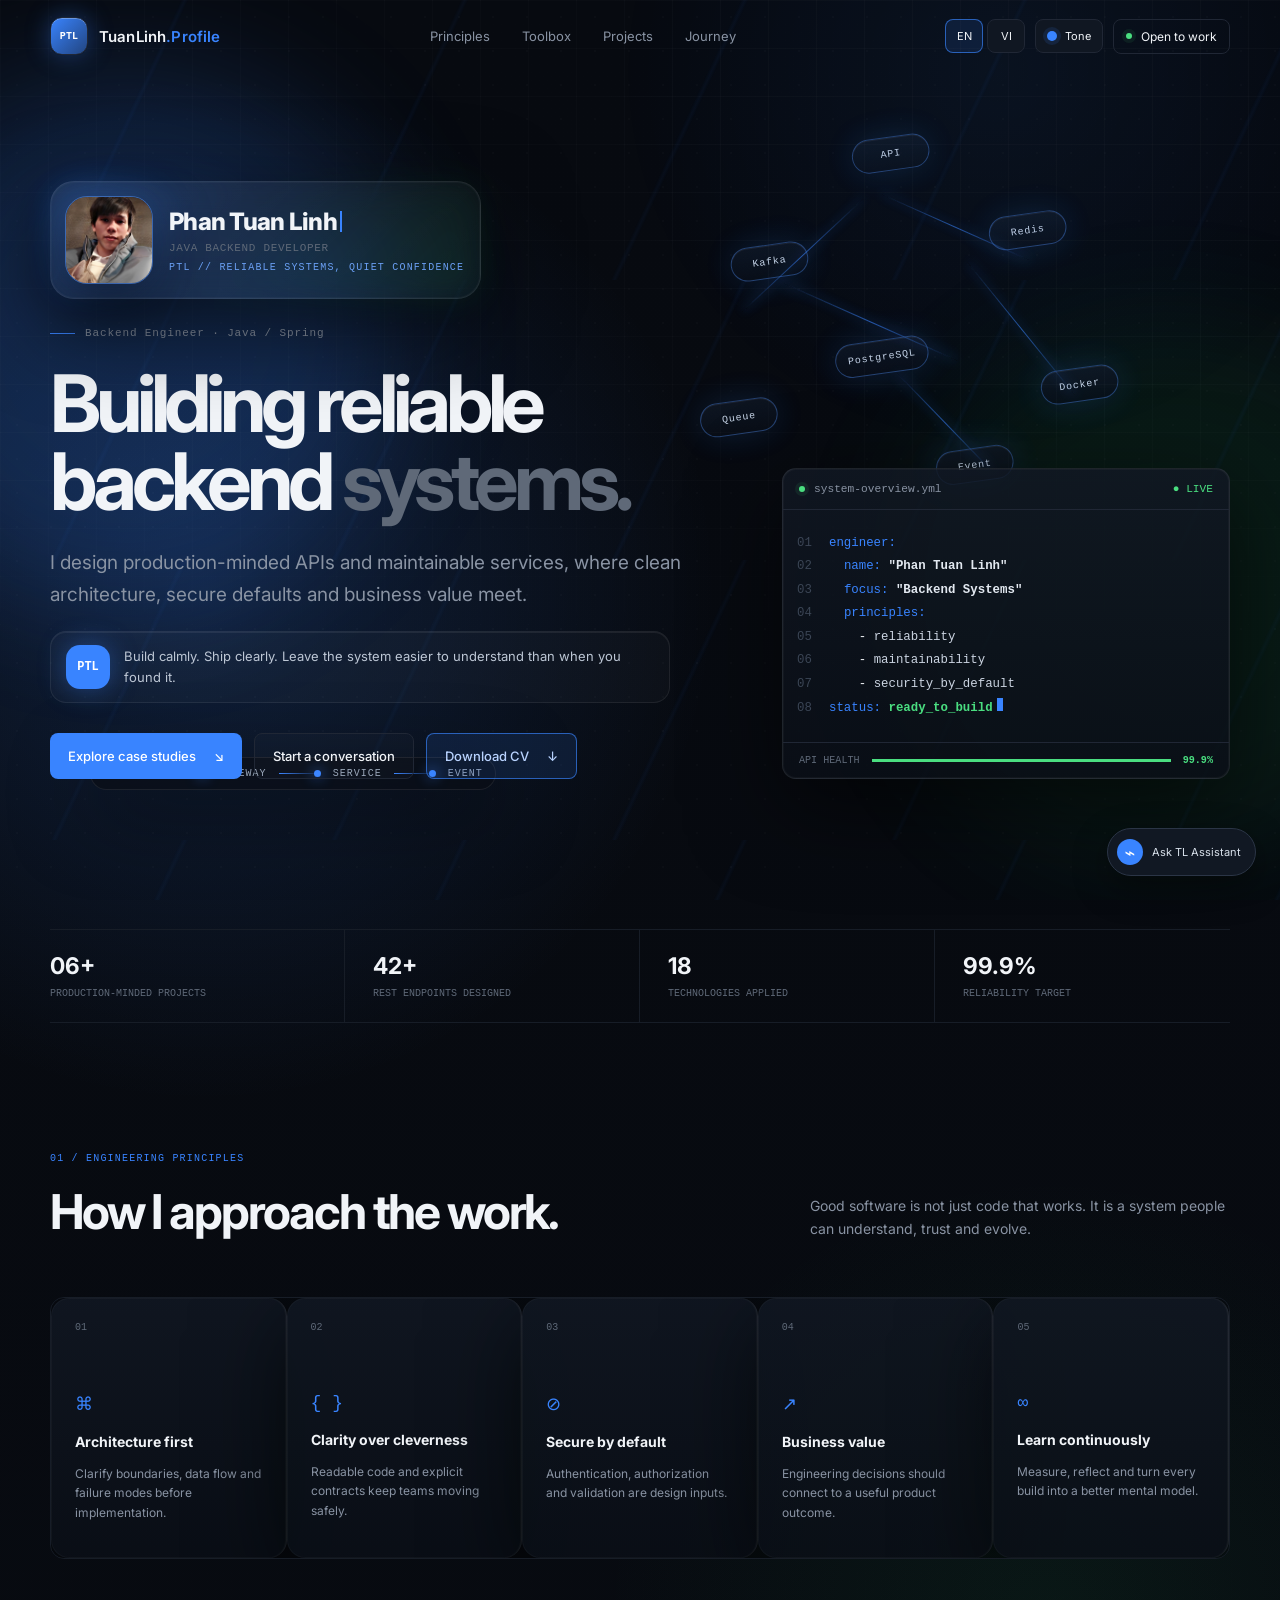
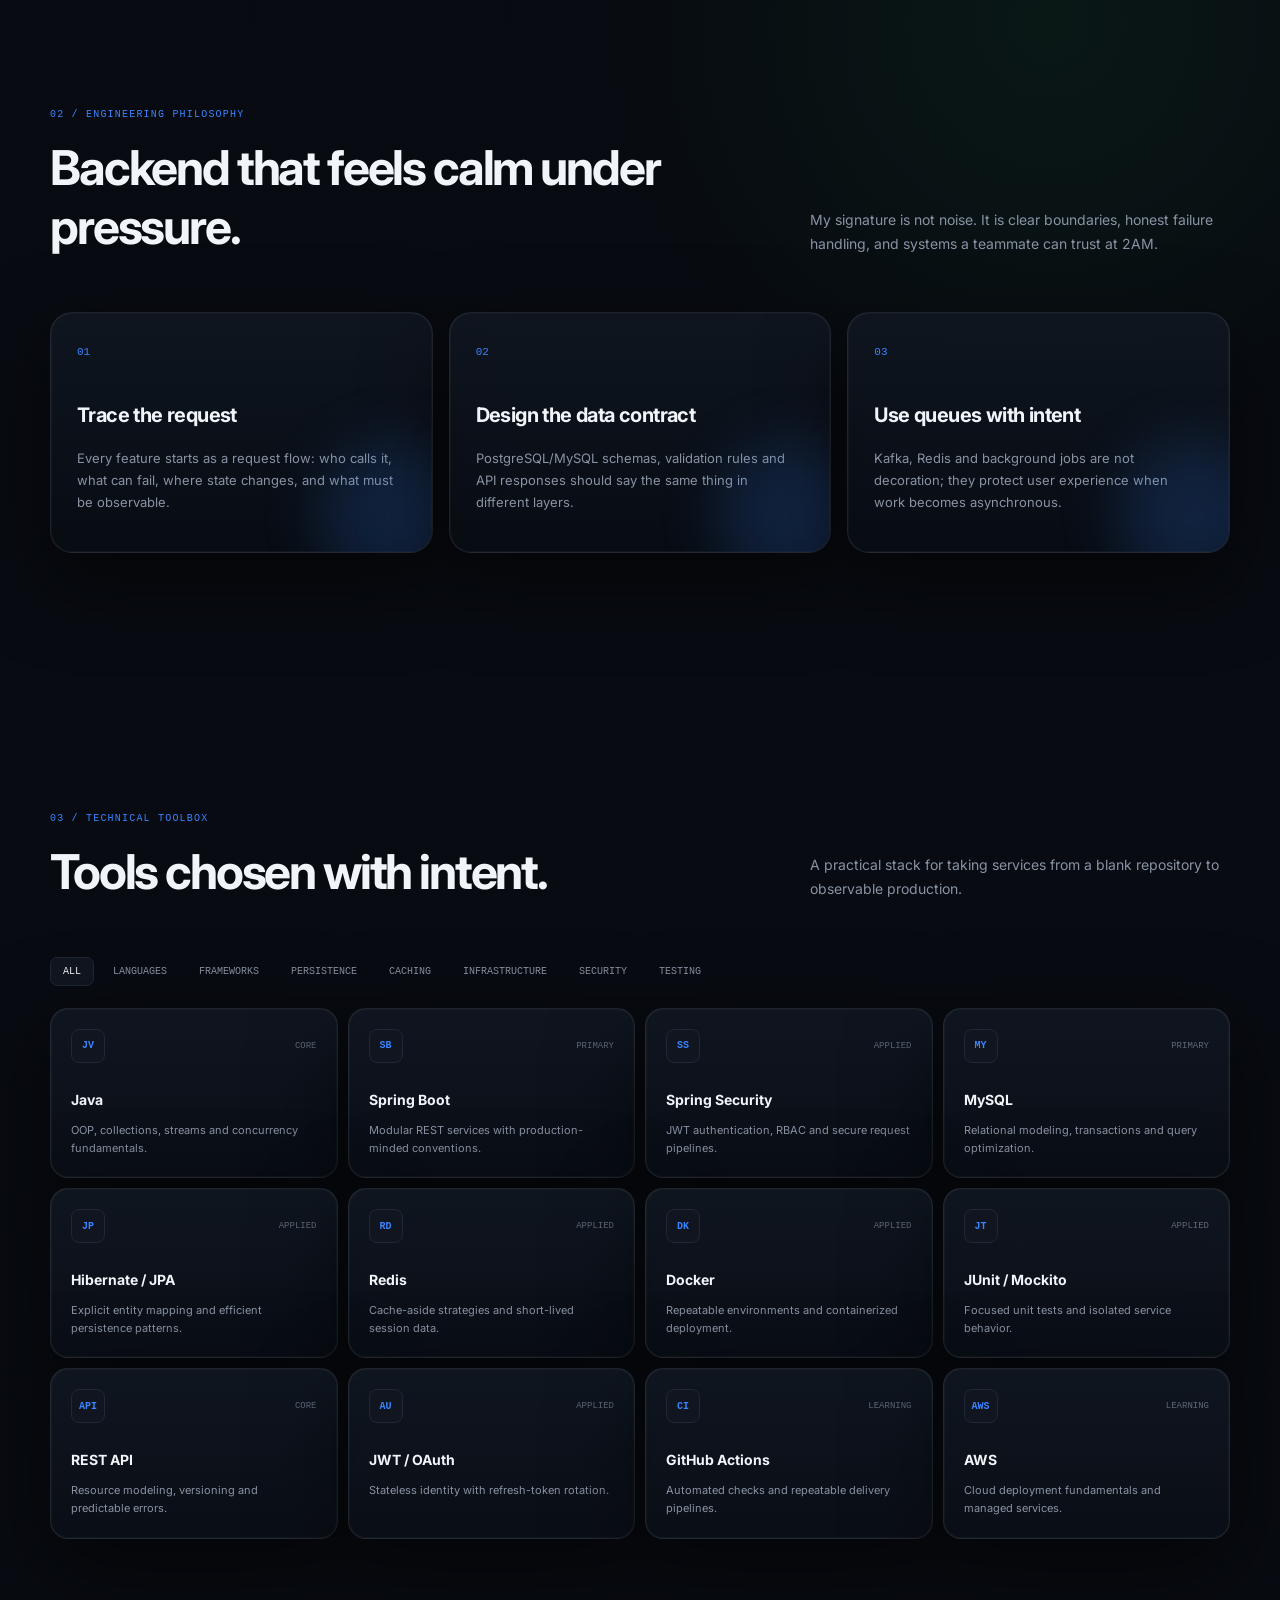
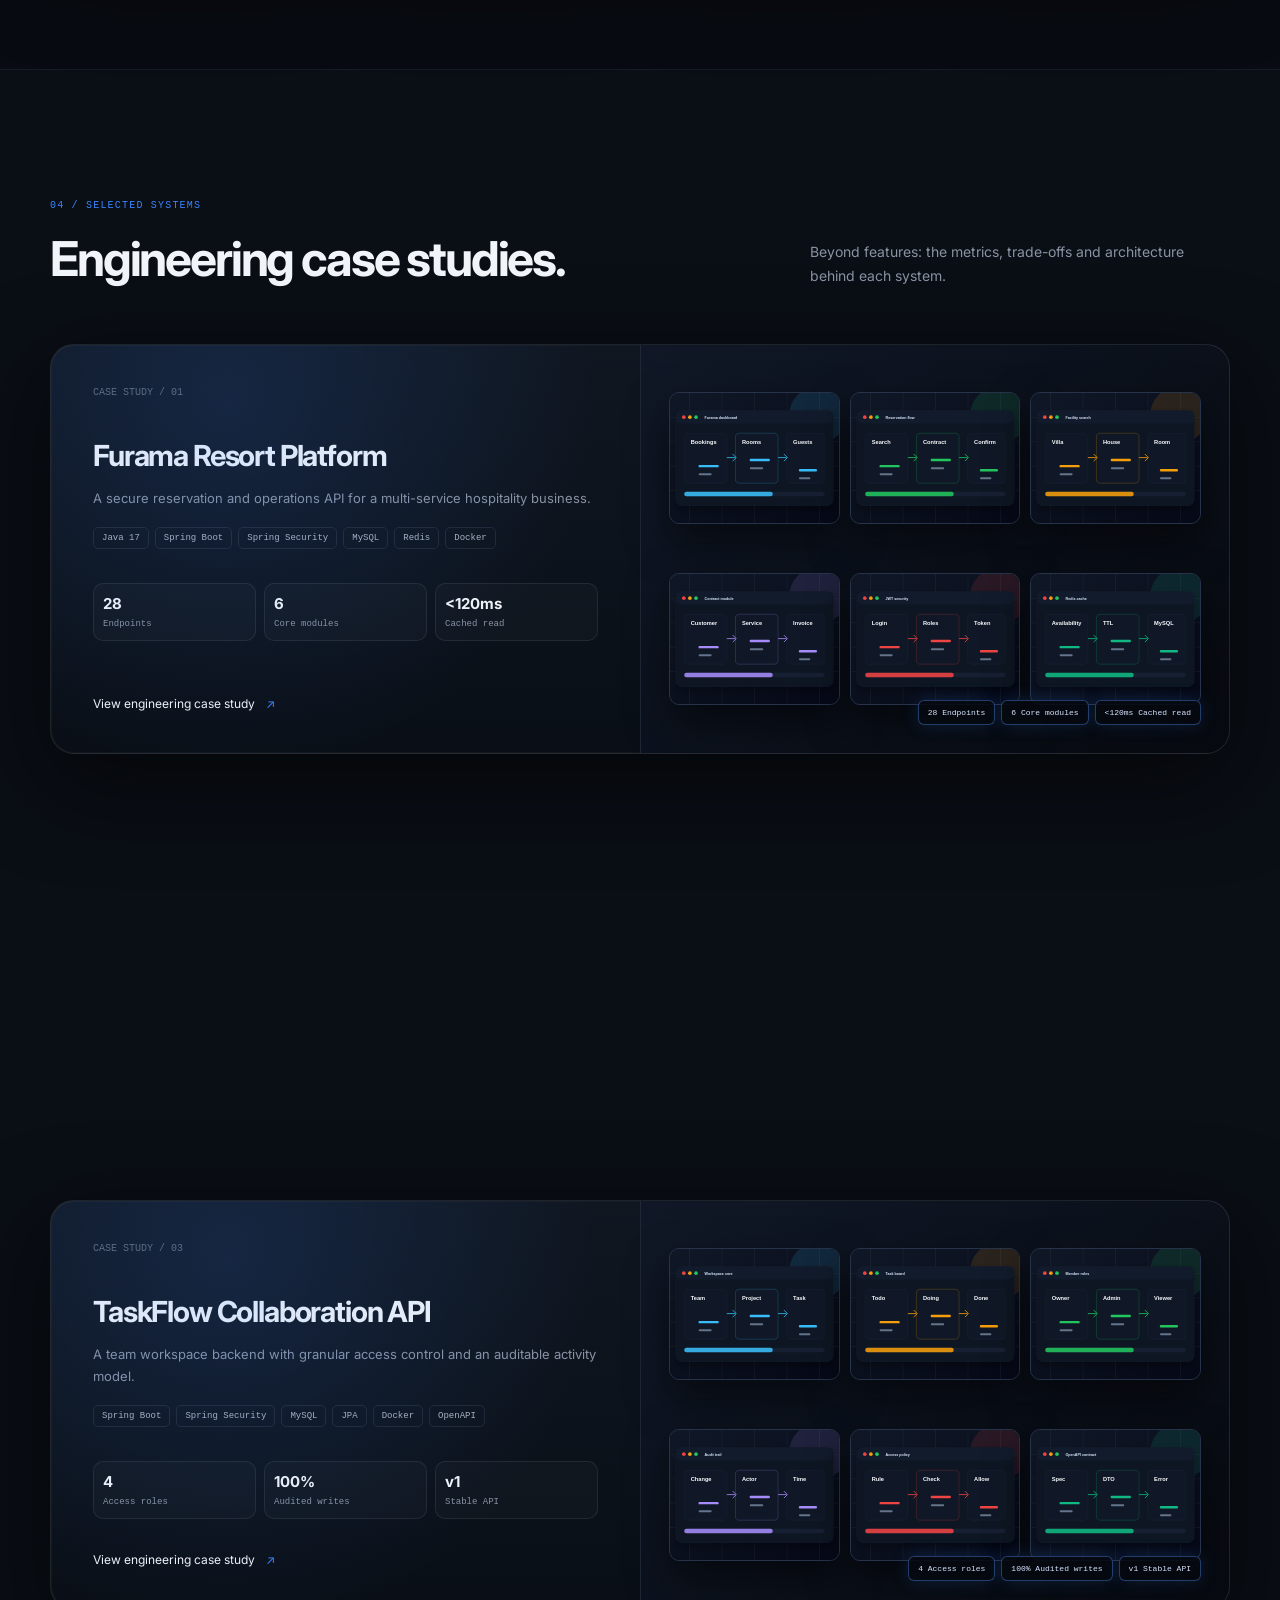
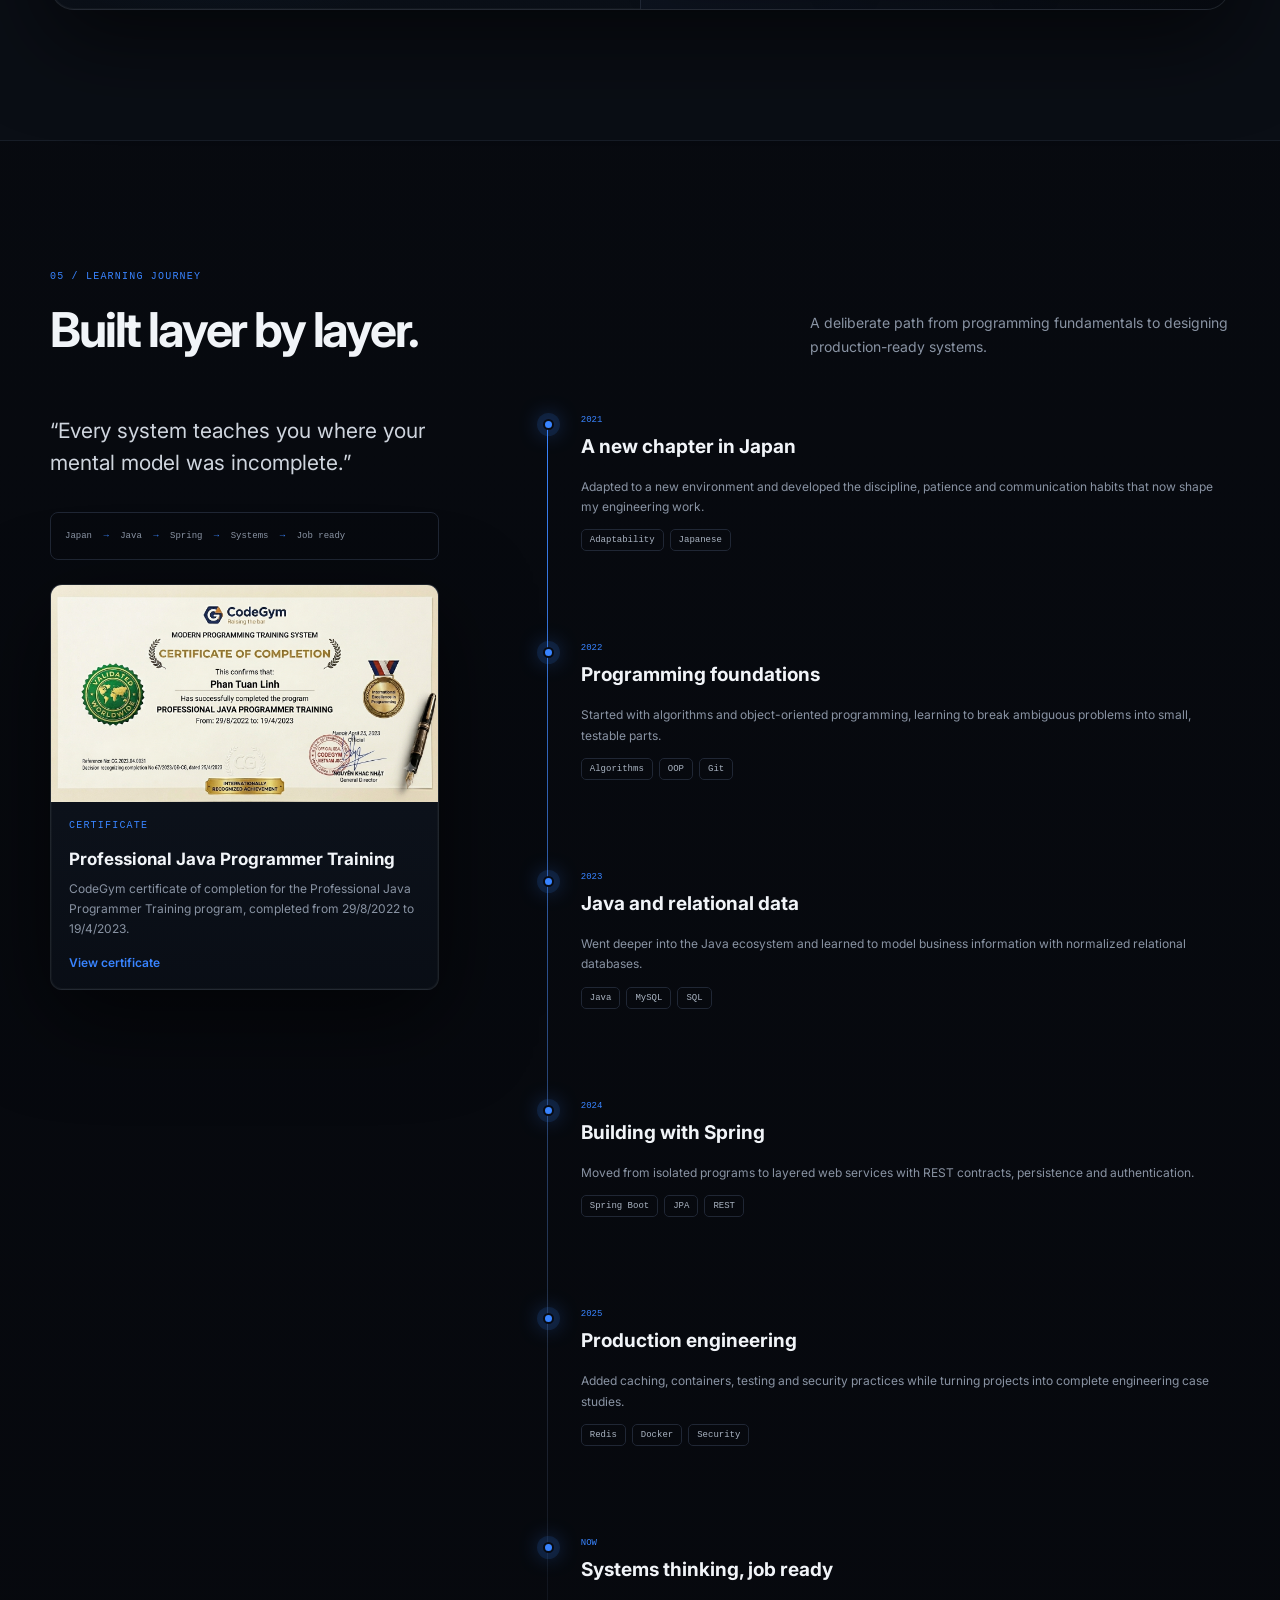
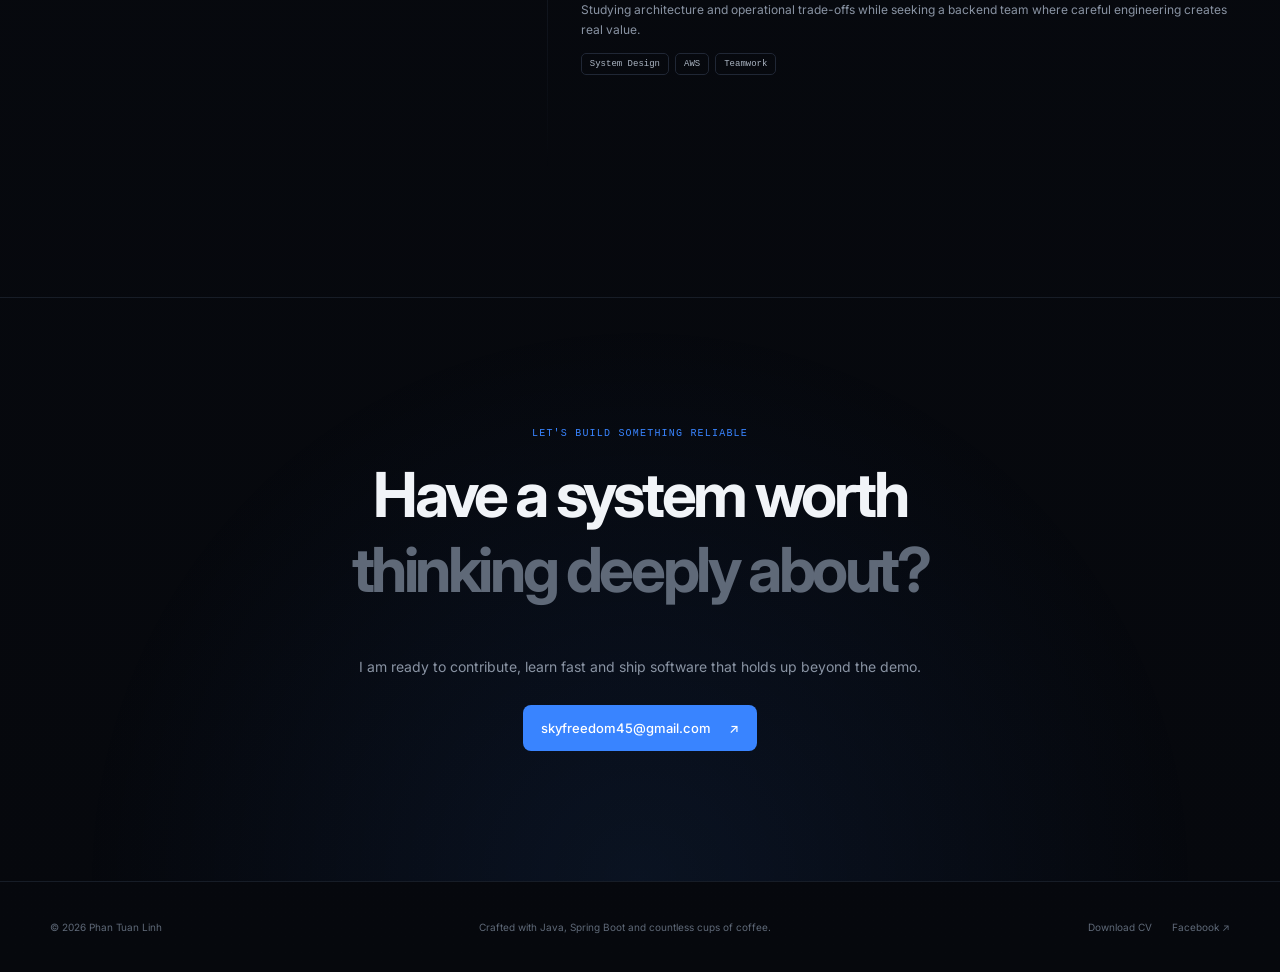
==== commit 7b365195: "update" ====
--- a/index.html
+++ b/index.html
@@ -6,24 +6,25 @@
 <link rel="preconnect" href="https://fonts.googleapis.com"><link rel="preconnect" href="https://fonts.gstatic.com" crossorigin>
 <link href="https://fonts.googleapis.com/css2?family=Inter:wght@400;500;600;700&display=swap" rel="stylesheet">
 <link rel="stylesheet" href="assets/styles.css"><script type="module" src="assets/app.js"></script></head>
-<body data-theme="blue"><a class="skip-link" href="#main" data-i18n="skip">Skip to content</a><div class="progress" id="progress"></div>
+<body data-theme="blue"><a class="skip-link" href="#main" data-i18n="skip">Skip to content</a><div class="progress" id="progress"></div><div class="backend-ambient" aria-hidden="true"><div class="ambient-orb orb-a"></div><div class="ambient-orb orb-b"></div><div class="api-graph"><span class="node api">API</span><span class="node kafka">Kafka</span><span class="node redis">Redis</span><span class="node pg">PostgreSQL</span><span class="node docker">Docker</span><span class="node queue">Queue</span><span class="node event">Event</span><i class="edge e1"></i><i class="edge e2"></i><i class="edge e3"></i><i class="edge e4"></i><i class="edge e5"></i></div><div class="request-flow"><span>request</span><b></b><span>gateway</span><b></b><span>service</span><b></b><span>event</span></div></div>
 <header class="site-header" id="top"><nav class="nav shell" aria-label="Main navigation">
-<a class="brand" href="#top"><span class="brand-mark">TL</span><span>tuanlinh<span class="accent">.dev</span></span></a>
+<a class="brand brand-ptl" href="#top" aria-label="TuanLinh Profile home"><span class="brand-mark brand-mark-ptl">PTL</span><span>TuanLinh<span class="accent">.Profile</span></span></a>
 <button class="nav-toggle" aria-label="Open navigation" aria-expanded="false"><span></span><span></span></button>
 <div class="nav-links"><a href="#principles" data-i18n="navPrinciples">Principles</a><a href="#toolbox" data-i18n="navToolbox">Toolbox</a><a href="#projects" data-i18n="navProjects">Projects</a><a href="#journey" data-i18n="navJourney">Journey</a></div>
 <div class="nav-actions"><div class="language-switch"><button class="language-button active" data-lang="en">EN</button><button class="language-button" data-lang="vi">VI</button><button class="control-button compact" id="langToggle" aria-label="Toggle language">VI</button></div><div class="theme-switch"><button class="control-button" id="themeToggle" aria-label="Change color tone"><span class="theme-dot"></span><span>Tone</span></button><div class="theme-menu"><button class="theme-choice active" data-theme="blue"><span style="background:#3984ff"></span>Blue</button><button class="theme-choice" data-theme="emerald"><span style="background:#16a34a"></span>Emerald</button><button class="theme-choice" data-theme="amber"><span style="background:#f59e0b"></span>Amber</button><button class="theme-choice" data-theme="rose"><span style="background:#e11d48"></span>Rose</button></div></div><a class="nav-status" href="mailto:skyfreedom45@gmail.com"><span class="status-dot"></span> <span data-i18n="navStatus">Open to work</span></a></div></nav></header>
-<main id="main"><section class="hero shell"><div class="hero-copy reveal"><div class="hero-identity"><img src="assets/images/phan-tuan-linh-avatar.jpg" alt="Portrait of Phan Tuan Linh" width="52" height="52"><div><strong>Phan Tuan Linh</strong><span data-i18n="role">Java Backend Developer</span></div></div><div class="eyebrow"><span class="eyebrow-line"></span> <span data-i18n="eyebrow">Backend Engineer · Java / Spring</span></div>
-<h1 data-i18n="heroTitle">Building reliable<br>backend <span class="muted">systems.</span></h1><p class="hero-lead" data-i18n="heroLead">I design production-minded APIs and maintainable services, where clean architecture, secure defaults and business value meet.</p>
+<main id="main"><section class="hero shell"><div class="hero-copy reveal"><div class="hero-identity hero-identity-wow"><img src="assets/images/phan-tuan-linh-avatar.jpg" alt="Portrait of Phan Tuan Linh" width="88" height="88"><div><strong id="nameType" class="typed-name" data-name="Phan Tuan Linh">Phan Tuan Linh</strong><span data-i18n="role">Java Backend Developer</span><small class="signature">PTL // reliable systems, quiet confidence</small></div></div><div class="eyebrow"><span class="eyebrow-line"></span> <span data-i18n="eyebrow">Backend Engineer · Java / Spring</span></div>
+<h1 data-i18n="heroTitle">Building reliable<br>backend <span class="muted">systems.</span></h1><p class="hero-lead" data-i18n="heroLead">I design production-minded APIs and maintainable services, where clean architecture, secure defaults and business value meet.</p><div class="linh-signature"><span class="sig-mark">PTL</span><p>Build calmly. Ship clearly. Leave the system easier to understand than when you found it.</p></div>
 <div class="hero-actions"><a class="button button-primary" href="#projects"><span data-i18n="explore">Explore case studies</span> <span>↘</span></a><a class="button button-ghost" href="mailto:skyfreedom45@gmail.com" data-i18n="conversation">Start a conversation</a><a class="button button-download" href="assets/documents/Phan-Tuan-Linh-CV.pdf" download="Phan-Tuan-Linh-CV.pdf"><span data-i18n="download">Download CV</span> <span>↓</span></a></div></div>
 <div class="system-card reveal"><div class="terminal-head"><span class="terminal-title"><span class="status-dot"></span> system-overview.yml</span><span class="terminal-live">● <span data-i18n="live">LIVE</span></span></div>
 <div class="code-block"><p><i>01</i><b>engineer:</b></p><p><i>02</i>&nbsp;&nbsp;<b>name:</b> <em>"Phan Tuan Linh"</em></p><p><i>03</i>&nbsp;&nbsp;<b>focus:</b> <em>"Backend Systems"</em></p><p><i>04</i>&nbsp;&nbsp;<b>principles:</b></p><p><i>05</i>&nbsp;&nbsp;&nbsp;&nbsp;- <em>reliability</em></p><p><i>06</i>&nbsp;&nbsp;&nbsp;&nbsp;- <em>maintainability</em></p><p><i>07</i>&nbsp;&nbsp;&nbsp;&nbsp;- <em>security_by_default</em></p><p><i>08</i><b>status:</b> <span>ready_to_build</span><u></u></p></div>
 <div class="health-row"><span data-i18n="health">API HEALTH</span><span class="health-line"></span><strong>99.9%</strong></div></div><div class="metrics reveal" id="metrics"></div></section>
 <section class="section shell" id="principles"><div class="section-heading reveal"><div><p class="kicker" data-i18n="pKicker">01 / ENGINEERING PRINCIPLES</p><h2 data-i18n="pTitle">How I approach the work.</h2></div><p data-i18n="pText">Good software is not just code that works. It is a system people can understand, trust and evolve.</p></div><div class="principles-grid" id="principlesGrid"></div></section>
+<section class="section shell philosophy-section" id="philosophy"><div class="section-heading reveal"><div><p class="kicker">02 / ENGINEERING PHILOSOPHY</p><h2>Backend that feels calm under pressure.</h2></div><p>My signature is not noise. It is clear boundaries, honest failure handling, and systems a teammate can trust at 2AM.</p></div><div class="philosophy-grid reveal"><article><span>01</span><h3>Trace the request</h3><p>Every feature starts as a request flow: who calls it, what can fail, where state changes, and what must be observable.</p></article><article><span>02</span><h3>Design the data contract</h3><p>PostgreSQL/MySQL schemas, validation rules and API responses should say the same thing in different layers.</p></article><article><span>03</span><h3>Use queues with intent</h3><p>Kafka, Redis and background jobs are not decoration; they protect user experience when work becomes asynchronous.</p></article></div></section>
 <section class="section shell" id="toolbox"><div class="section-heading reveal"><div><p class="kicker" data-i18n="tKicker">02 / TECHNICAL TOOLBOX</p><h2 data-i18n="tTitle">Tools chosen with intent.</h2></div><p data-i18n="tText">A practical stack for taking services from a blank repository to observable production.</p></div><div class="filter-row reveal" id="skillFilters"></div><div class="skills-grid" id="skillsGrid"></div></section>
 <section class="section projects-section" id="projects"><div class="shell"><div class="section-heading reveal"><div><p class="kicker" data-i18n="prKicker">03 / SELECTED SYSTEMS</p><h2 data-i18n="prTitle">Engineering case studies.</h2></div><p data-i18n="prText">Beyond features: the decisions, trade-offs and architecture behind each system.</p></div><div class="projects-list" id="projectsList"></div></div></section>
 <section class="section shell" id="journey"><div class="section-heading reveal"><div><p class="kicker" data-i18n="jKicker">04 / LEARNING JOURNEY</p><h2 data-i18n="jTitle">Built layer by layer.</h2></div><p data-i18n="jText">A deliberate path from programming fundamentals to designing production-ready systems.</p></div>
 <div class="journey-layout"><div class="journey-intro reveal"><p class="quote" data-i18n="quote">“Every system teaches you where your mental model was incomplete.”</p><div class="journey-route" data-i18n="route">Japan <span>→</span> Java <span>→</span> Spring <span>→</span> Systems <span>→</span> Job ready</div><article class="certificate-card"><img src="assets/certificates/codegym-java-certificate.png" alt="CodeGym Professional Java Programmer Training certificate"><div><p class="kicker" data-i18n="certKicker">CERTIFICATE</p><h3 data-i18n="certTitle">Professional Java Programmer Training</h3><p data-i18n="certText">CodeGym certificate of completion for the Professional Java Programmer Training program, completed from 29/8/2022 to 19/4/2023.</p><a href="assets/certificates/codegym-java-certificate.png" target="_blank" rel="noopener" data-i18n="certCta">View certificate</a></div></article></div><div class="timeline" id="timeline"></div></div></section>
 <section class="contact-section"><div class="shell contact-inner reveal"><p class="kicker" data-i18n="contactKicker">LET'S BUILD SOMETHING RELIABLE</p><h2 data-i18n="contactTitle">Have a system worth<br><span class="muted">thinking deeply about?</span></h2><p data-i18n="contactText">I am ready to contribute, learn fast and ship software that holds up beyond the demo.</p><a class="button button-primary" href="mailto:skyfreedom45@gmail.com">skyfreedom45@gmail.com <span>↗</span></a></div></section></main>
 <footer class="footer shell"><p>© <span id="year"></span> Phan Tuan Linh</p><p data-i18n="footer">Crafted with Java, Spring Boot <span class="muted">and countless cups of coffee.</span></p><div><a href="assets/documents/Phan-Tuan-Linh-CV.pdf" download="Phan-Tuan-Linh-CV.pdf"><span data-i18n="download">Download CV</span></a><a href="https://www.facebook.com/tuan.linh.926029" target="_blank" rel="noopener noreferrer">Facebook ↗</a></div></footer>
-<button class="assistant-launcher" id="assistantLauncher"><span class="assistant-icon">⌁</span><span data-i18n="assistantLaunch">Ask my portfolio</span></button><aside class="assistant-panel" id="assistantPanel" aria-hidden="true"><div class="assistant-head"><div><span class="assistant-avatar">TL</span><div><strong data-i18n="assistantTitle">Portfolio Assistant</strong><small><span class="status-dot"></span> <span data-i18n="assistantStatus">Knowledge base online</span></small></div></div><button id="assistantClose">×</button></div><div class="assistant-messages" id="assistantMessages"></div><form class="assistant-form" id="assistantForm"><label class="sr-only" for="assistantInput">Ask about this portfolio</label><input id="assistantInput" autocomplete="off" placeholder="Ask about the engineering..." data-i18n-placeholder="askPlaceholder"><button>↑</button></form></aside>
+<button class="assistant-launcher" id="assistantLauncher"><span class="assistant-icon">⌁</span><span data-i18n="assistantLaunch">Ask TL Assistant</span></button><aside class="assistant-panel" id="assistantPanel" aria-hidden="true"><div class="assistant-head"><div><span class="assistant-avatar">TL</span><div><strong data-i18n="assistantTitle">TL Assistant</strong><small><span class="status-dot"></span> <span data-i18n="assistantStatus">Knowledge base online</span></small></div></div><button id="assistantClose">×</button></div><div class="assistant-messages" id="assistantMessages"></div><form class="assistant-form" id="assistantForm"><label class="sr-only" for="assistantInput">Ask about this portfolio</label><input id="assistantInput" autocomplete="off" placeholder="Ask about the engineering..." data-i18n-placeholder="askPlaceholder"><button>↑</button></form></aside>
 <dialog class="case-dialog" id="caseDialog"><div class="dialog-shell"><button class="dialog-close" id="dialogClose">×</button><div id="dialogContent"></div></div></dialog></body></html>
--- a/assets/styles.css
+++ b/assets/styles.css
@@ -20,3 +20,8 @@
 .hero-identity{gap:16px;margin-bottom:28px}.hero-identity img{width:72px;height:72px;border-radius:18px}.hero-identity strong{font-size:18px}.hero-identity span{font-size:11px}.project-gallery-preview{display:grid;grid-template-columns:repeat(3,1fr);gap:10px;padding:28px}.project-gallery-preview img{width:100%;height:132px;object-fit:cover;border:1px solid #273349;border-radius:10px;background:#101722}.project-gallery-preview .project-metrics{right:28px;bottom:28px}.case-gallery{display:grid;grid-template-columns:repeat(2,1fr);gap:16px}.case-gallery figure{margin:0;padding:10px;border:1px solid var(--line);border-radius:12px;background:#0c1018}.case-gallery img{width:100%;display:block;border-radius:8px}.case-gallery figcaption{padding:10px 2px 2px;color:var(--muted);font:10px var(--mono)}.certificate-card{margin-top:24px;border:1px solid var(--line);border-radius:12px;background:#0c1018;overflow:hidden}.certificate-card img{display:block;width:100%;aspect-ratio:16/9;object-fit:cover}.certificate-card div{padding:18px}.certificate-card h3{margin-bottom:10px;font-size:17px}.certificate-card p:not(.kicker){color:var(--muted);font-size:12px;line-height:1.65}.certificate-card a{display:inline-flex;margin-top:2px;color:var(--accent);font-size:12px;font-weight:600}.case-tab.active{background:var(--accent-soft)}.arch-node.primary,.button-download{border-color:var(--accent-line);background:var(--accent-soft)}.code-block b,.skill-icon,.principle-icon,.flow-arrow,.journey-route span,.timeline-item time,.project-link span{color:var(--accent)}.timeline-item:before{background:var(--accent);box-shadow:0 0 0 1px var(--accent)}.eyebrow-line,.progress,.code-block u{background:var(--accent)}
 @media(max-width:1000px){.nav-actions{gap:6px}.nav-status{display:none}.language-button{display:none}.control-button.compact{display:inline-flex}.project-gallery-preview img{height:112px}}
 @media(max-width:640px){.nav{height:auto;min-height:72px}.nav-actions{margin-left:auto}.theme-menu{right:-8px}.project-gallery-preview{grid-template-columns:repeat(2,1fr);padding:18px}.project-gallery-preview img{height:120px}.case-gallery{grid-template-columns:1fr}.hero-identity img{width:64px;height:64px}.hero-identity strong{font-size:17px}.language-switch{order:1}.theme-switch{order:2}.control-button{padding:0 9px}.certificate-card div{padding:16px}}
+
+
+/* WOW identity layer */
+body{overflow-x:hidden;background:radial-gradient(circle at 16% 8%, color-mix(in srgb,var(--accent) 18%, transparent), transparent 32rem),radial-gradient(circle at 82% 22%, #22c55e12, transparent 28rem),linear-gradient(180deg,#070a10 0%,#080b11 42%,#06080d 100%)}
+body:before{opacity:.92;mask-image:linear-gradient(#000 0 52%,transparent 84%)}body:after{position:fixed;inset:0;z-index:-3;content:"";background-image:linear-gradient(115deg,transparent 0 44%,color-mix(in srgb,var(--accent) 10%, transparent) 45%,transparent 46% 100%),radial-gradient(#ffffff0d 1px,transparent 1px);background-size:280px 280px,34px 34px;opacity:.45;pointer-events:none}.backend-ambient{position:fixed;inset:0;z-index:-2;overflow:hidden;pointer-events:none}.ambient-orb{position:absolute;width:34rem;height:34rem;border-radius:50%;filter:blur(64px);opacity:.34;animation:floatBlur 13s ease-in-out infinite}.orb-a{left:-9rem;top:4rem;background:color-mix(in srgb,var(--accent) 54%, transparent)}.orb-b{right:-10rem;top:20rem;background:#22c55e40;animation-delay:-5s}.api-graph{position:absolute;right:clamp(-90px,4vw,80px);top:100px;width:min(560px,58vw);height:420px;opacity:.9;transform:rotate(-8deg)}.api-graph .node{position:absolute;display:grid;place-items:center;min-width:78px;height:34px;padding-inline:12px;border:1px solid color-mix(in srgb,var(--accent) 36%, #ffffff14);border-radius:999px;color:#dbeafe;background:linear-gradient(180deg,#121a29cc,#0b111bcc);box-shadow:0 0 35px color-mix(in srgb,var(--accent) 18%, transparent),inset 0 1px #ffffff12;font:10px var(--mono);letter-spacing:.08em}.node.api{left:205px;top:30px}.node.kafka{left:70px;top:120px}.node.redis{left:330px;top:125px}.node.pg{left:160px;top:230px}.node.docker{left:360px;top:285px}.node.queue{left:18px;top:270px}.node.event{left:245px;top:350px}.api-graph .edge{position:absolute;height:1px;transform-origin:left center;background:linear-gradient(90deg,transparent,var(--accent),transparent);box-shadow:0 0 12px var(--accent);opacity:.7}.e1{left:230px;top:86px;width:160px;transform:rotate(32deg)}.e2{left:210px;top:88px;width:165px;transform:rotate(145deg)}.e3{left:120px;top:160px;width:190px;transform:rotate(32deg)}.e4{left:305px;top:165px;width:170px;transform:rotate(59deg)}.e5{left:220px;top:265px;width:135px;transform:rotate(54deg)}.request-flow{position:absolute;left:clamp(20px,7vw,120px);bottom:110px;display:flex;align-items:center;gap:12px;padding:10px 12px;border:1px solid #ffffff14;border-radius:999px;color:#9aa7ba;background:#090d14aa;box-shadow:0 20px 80px #0008;backdrop-filter:blur(14px);font:10px var(--mono);letter-spacing:.1em;text-transform:uppercase}.request-flow b{width:42px;height:1px;background:linear-gradient(90deg,var(--accent),transparent);position:relative}.request-flow b:after{position:absolute;right:0;top:-3px;width:7px;height:7px;border-radius:50%;content:"";background:var(--accent);box-shadow:0 0 14px var(--accent);animation:pulseDot 1.8s infinite}.brand-ptl{font-size:15px;letter-spacing:.01em}.brand-mark-ptl{width:38px;height:38px;border-radius:12px;color:var(--accent-ink);background:linear-gradient(135deg,var(--accent),color-mix(in srgb,var(--accent) 42%, #111827));box-shadow:0 0 24px color-mix(in srgb,var(--accent) 35%, transparent),inset 0 1px #fff4;font-weight:800}.hero-identity-wow{position:relative;align-items:center;padding:14px 16px 14px 14px;width:max-content;max-width:100%;border:1px solid #ffffff16;border-radius:24px;background:linear-gradient(135deg,#ffffff10,#ffffff04);box-shadow:0 26px 90px #0009,0 0 0 1px #ffffff08 inset;backdrop-filter:blur(20px)}.hero-identity-wow:after{position:absolute;inset:-1px;border-radius:24px;content:"";background:linear-gradient(135deg,color-mix(in srgb,var(--accent) 60%, transparent),transparent 38%,#22c55e44);opacity:.42;z-index:-1;filter:blur(16px)}.hero-identity-wow img{width:88px!important;height:88px!important;border-radius:22px!important;border-color:color-mix(in srgb,var(--accent) 44%, #ffffff22)!important;box-shadow:0 22px 55px #0008,0 0 42px color-mix(in srgb,var(--accent) 26%, transparent)!important}.typed-name{min-height:30px;font-size:24px!important;font-weight:800!important;letter-spacing:-.03em}.typed-name:after{content:"";display:inline-block;width:2px;height:.9em;margin-left:3px;background:var(--accent);vertical-align:-.1em;animation:blink 1s steps(1) infinite}.signature{display:block!important;margin-top:8px;color:color-mix(in srgb,var(--accent) 66%, #cdd6e3)!important;font:10px var(--mono)!important;letter-spacing:.12em;text-transform:uppercase}.linh-signature{display:flex;align-items:center;gap:14px;max-width:620px;margin:-14px 0 30px;padding:13px 15px;border:1px solid #ffffff12;border-radius:16px;background:#ffffff06;box-shadow:inset 0 1px #fff1}.sig-mark{display:grid;place-items:center;flex:0 0 44px;height:44px;border-radius:14px;color:var(--accent-ink);background:var(--accent);font:800 12px var(--mono);box-shadow:0 0 28px color-mix(in srgb,var(--accent) 38%, transparent)}.linh-signature p{margin:0;color:#bdc7d5;font-size:13px;line-height:1.6}.system-card,.project-card,.skill-card,.principle,.certificate-card,.case-dialog,.assistant-panel{background:linear-gradient(180deg,#111823d9,#0a0f17d9)!important;border-color:#ffffff16!important;box-shadow:0 28px 90px #0009,0 0 0 1px #ffffff08 inset}.project-card{position:relative;overflow:hidden;border-radius:24px!important;transition:transform .28s ease,border-color .28s ease,box-shadow .28s ease}.project-card:before{position:absolute;inset:-1px;content:"";background:radial-gradient(circle at 15% 15%,color-mix(in srgb,var(--accent) 22%, transparent),transparent 23rem);opacity:.7;pointer-events:none}.project-card:hover{transform:translateY(-8px);border-color:color-mix(in srgb,var(--accent) 48%, #ffffff18)!important;box-shadow:0 38px 120px #000c,0 0 56px color-mix(in srgb,var(--accent) 18%, transparent)}.project-gallery-preview{background:linear-gradient(135deg,#101827,#070a10)!important}.project-gallery-preview img{box-shadow:0 18px 42px #0008;transition:.25s}.project-card:hover .project-gallery-preview img{transform:translateY(-3px)}.project-metrics span{border-color:color-mix(in srgb,var(--accent) 32%, #ffffff16)!important;color:#d8e6ff!important;background:#060a10df!important;box-shadow:0 0 18px color-mix(in srgb,var(--accent) 18%, transparent)}.principle,.skill-card{border-radius:18px!important}.principle:hover,.skill-card:hover{transform:translateY(-6px);border-color:color-mix(in srgb,var(--accent) 38%, #ffffff18)!important;box-shadow:0 24px 70px #0008}.philosophy-section{padding-top:20px}.philosophy-grid{display:grid;grid-template-columns:repeat(3,1fr);gap:16px}.philosophy-grid article{position:relative;min-height:230px;padding:26px;border:1px solid #ffffff16;border-radius:22px;background:linear-gradient(180deg,#111823cc,#080d14cc);box-shadow:0 28px 80px #0008,0 0 0 1px #ffffff08 inset;overflow:hidden}.philosophy-grid article:after{position:absolute;right:-40px;bottom:-40px;width:150px;height:150px;border-radius:50%;content:"";background:color-mix(in srgb,var(--accent) 18%, transparent);filter:blur(30px)}.philosophy-grid span{color:var(--accent);font:11px var(--mono)}.philosophy-grid h3{margin-top:44px;font-size:20px;letter-spacing:-.03em}.philosophy-grid p{color:var(--muted);font-size:13px;line-height:1.7}.timeline-item{padding-bottom:62px}.timeline-item h3{font-size:19px}.timeline:before{background:linear-gradient(var(--accent),var(--line) 72%,transparent)}.timeline-item:before{box-shadow:0 0 0 6px color-mix(in srgb,var(--accent) 13%, transparent),0 0 22px var(--accent)}.case-stat{background:#ffffff05;box-shadow:inset 0 1px #fff1}.case-hero{background:radial-gradient(circle at 80% 0,color-mix(in srgb,var(--accent) 22%, transparent),transparent 24rem),linear-gradient(135deg,#101827,#080c13)!important}.case-tabs{backdrop-filter:blur(16px)}.project-scoreline{display:grid;grid-template-columns:repeat(3,1fr);gap:8px;margin:4px 0 26px}.project-scoreline span{padding:10px 9px;border:1px solid #ffffff14;border-radius:10px;background:#ffffff06;color:var(--muted);font:9px var(--mono);line-height:1.35}.project-scoreline strong{display:block;margin-bottom:4px;color:var(--text);font-size:15px;font-family:var(--font)}@keyframes floatBlur{50%{transform:translate3d(35px,-25px,0) scale(1.08)}}@keyframes pulseDot{50%{transform:translateX(8px);opacity:.35}}@media(max-width:900px){.api-graph{opacity:.42;right:-190px}.request-flow{display:none}.philosophy-grid{grid-template-columns:1fr}.hero-identity-wow{width:100%}}@media(max-width:640px){.project-scoreline{grid-template-columns:1fr}.hero-identity-wow img{width:74px!important;height:74px!important}.typed-name{font-size:20px!important}.linh-signature{align-items:flex-start}.api-graph{display:none}}
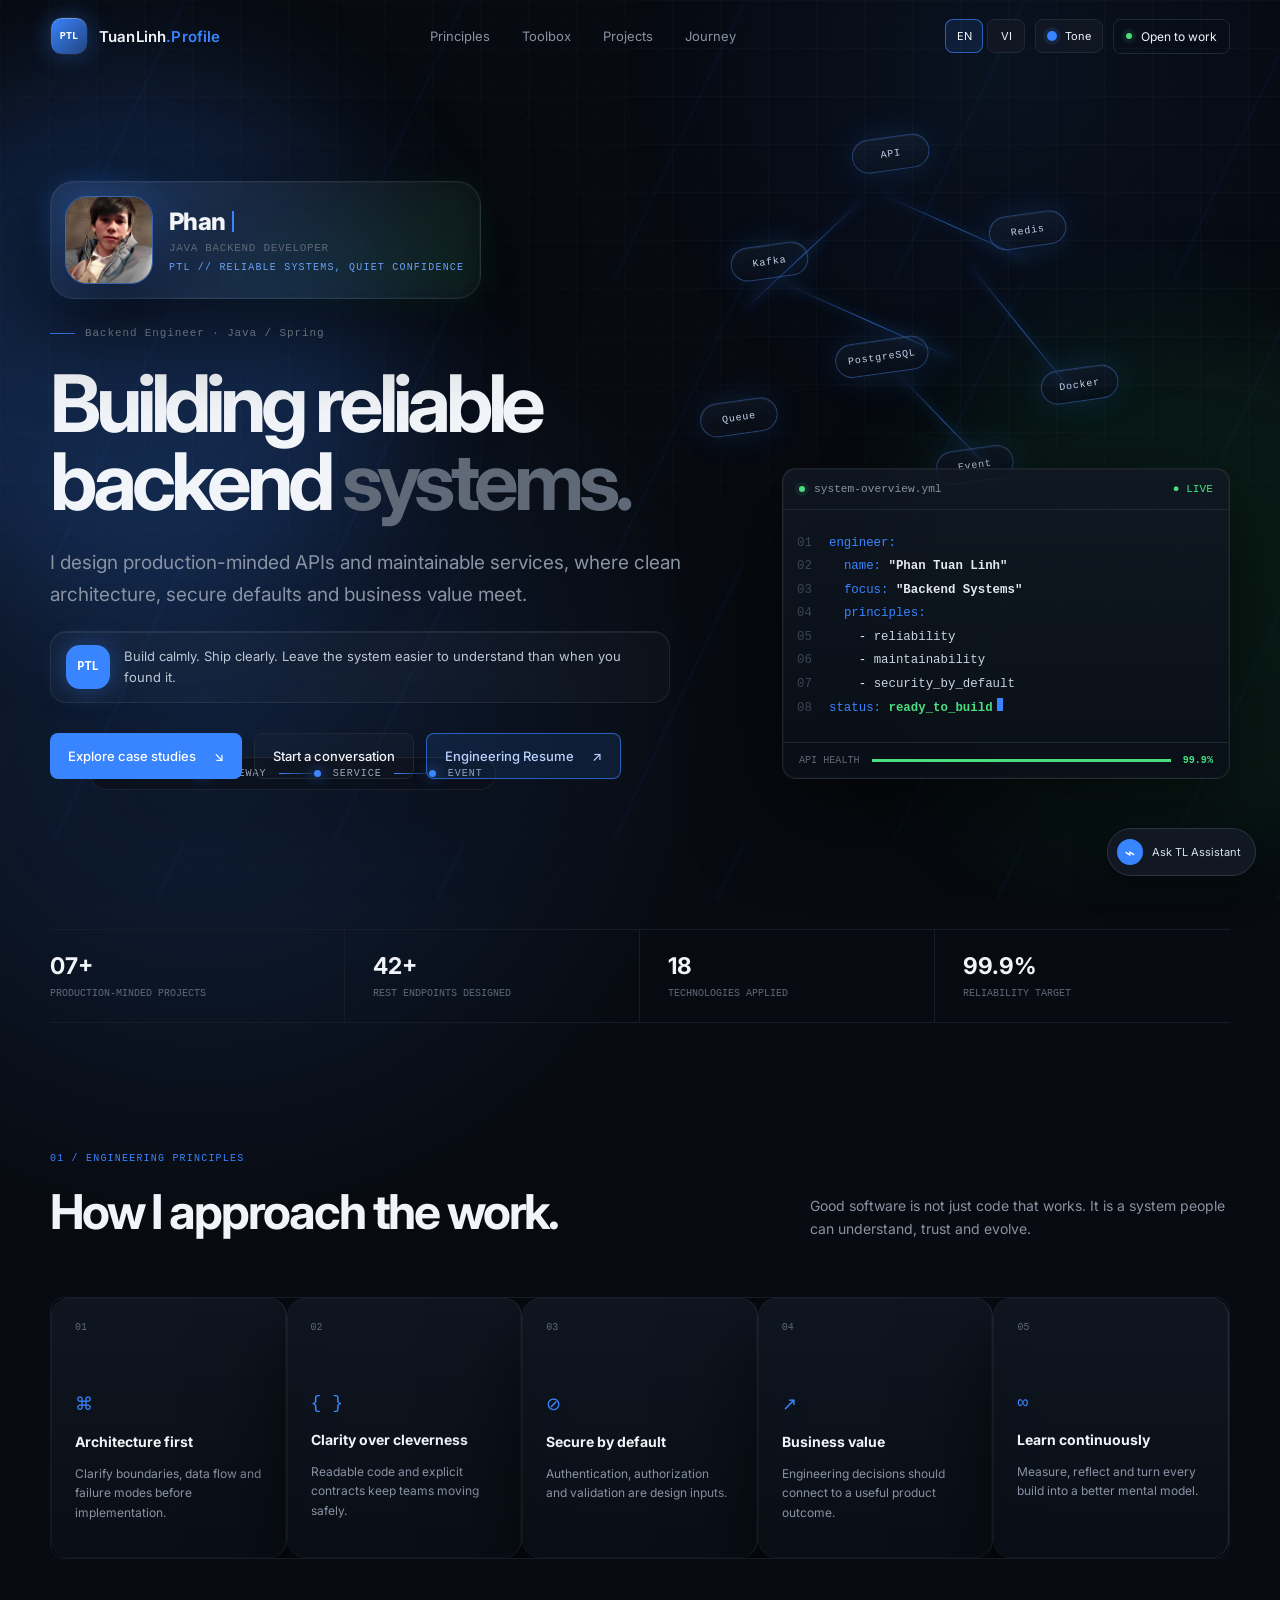
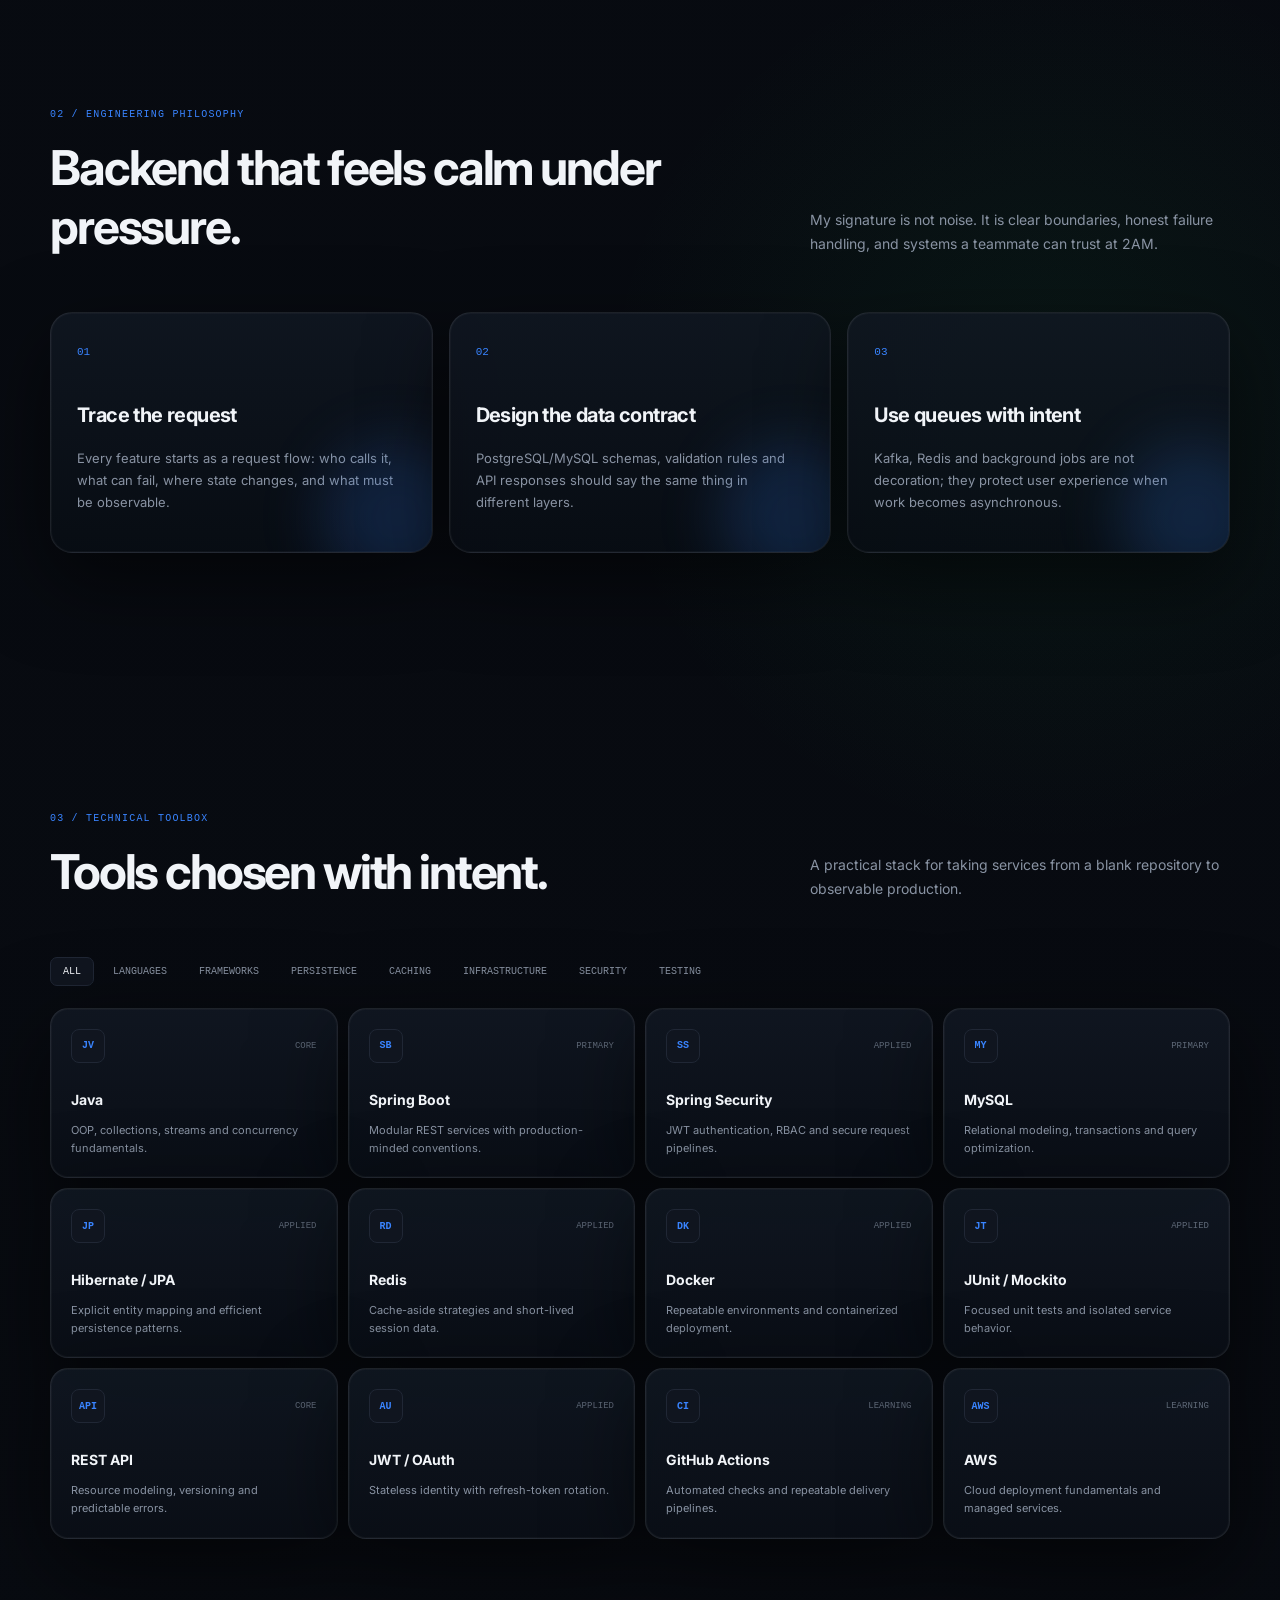
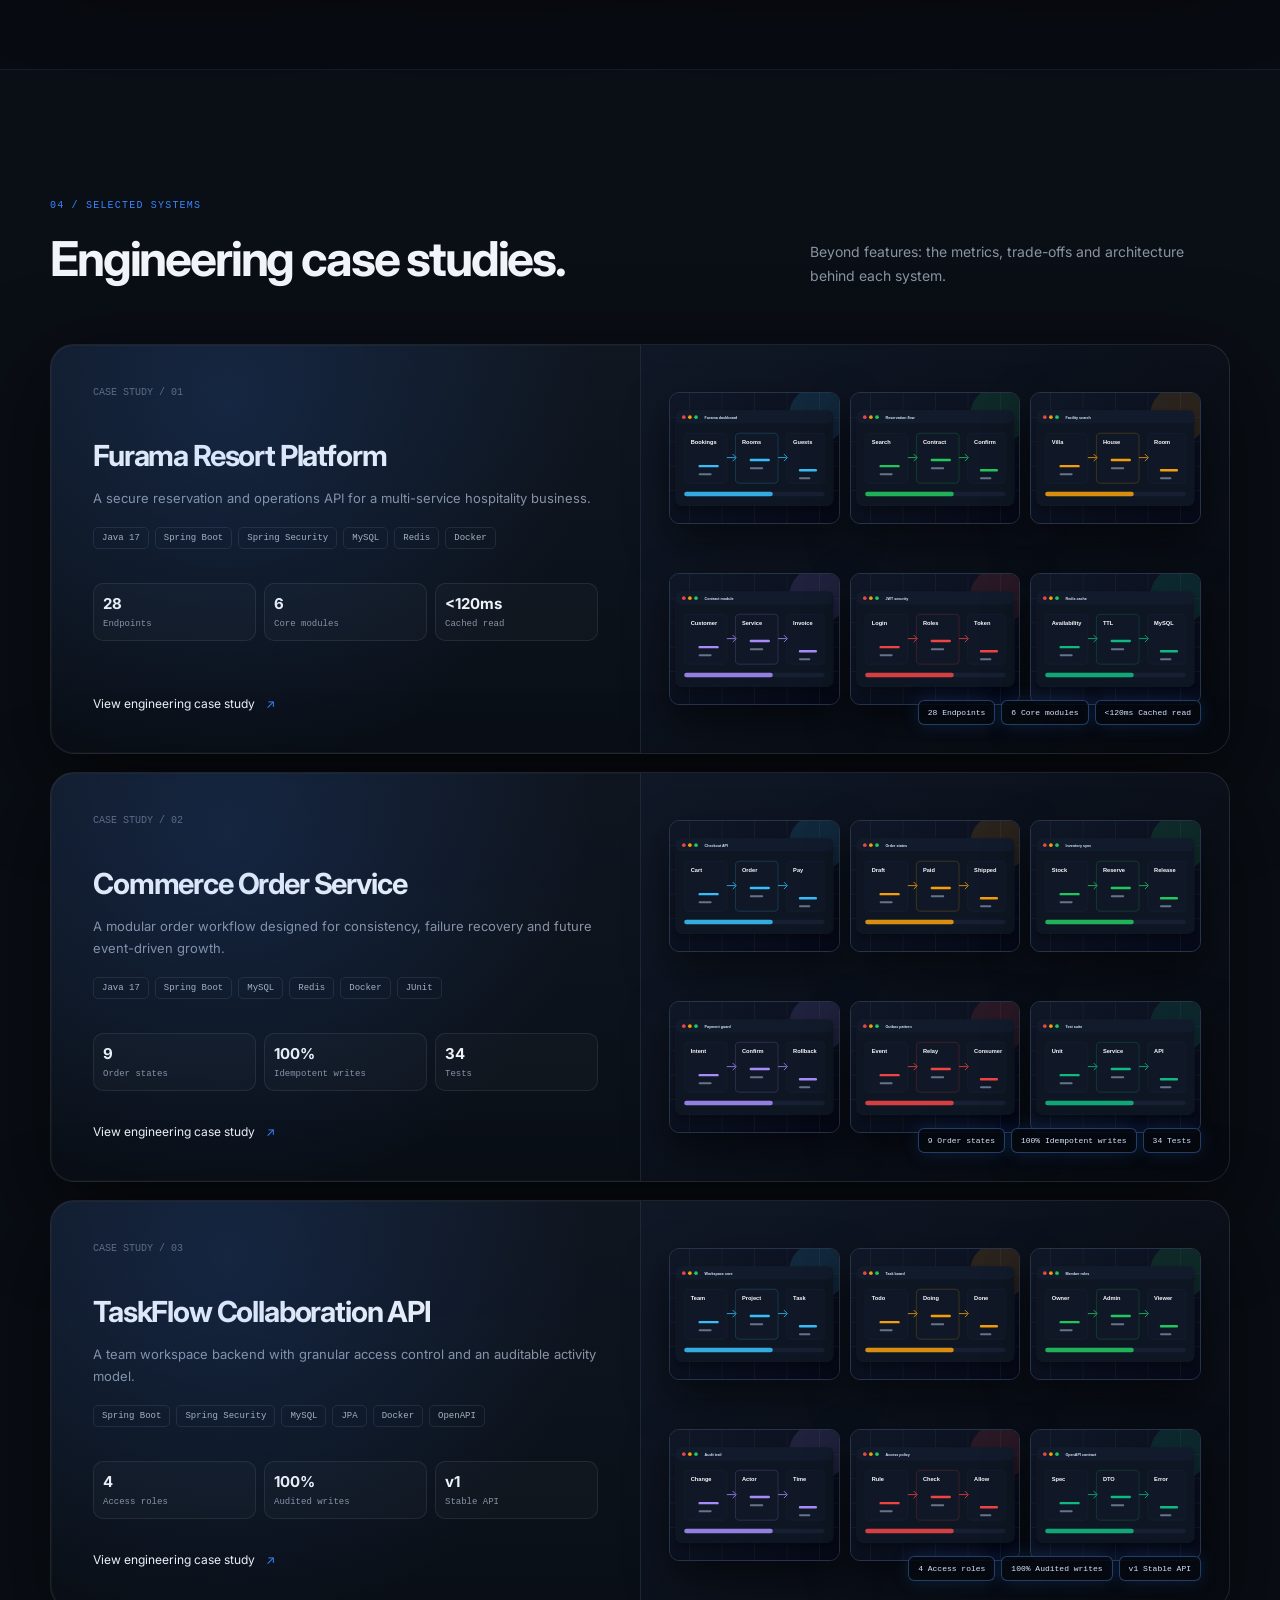
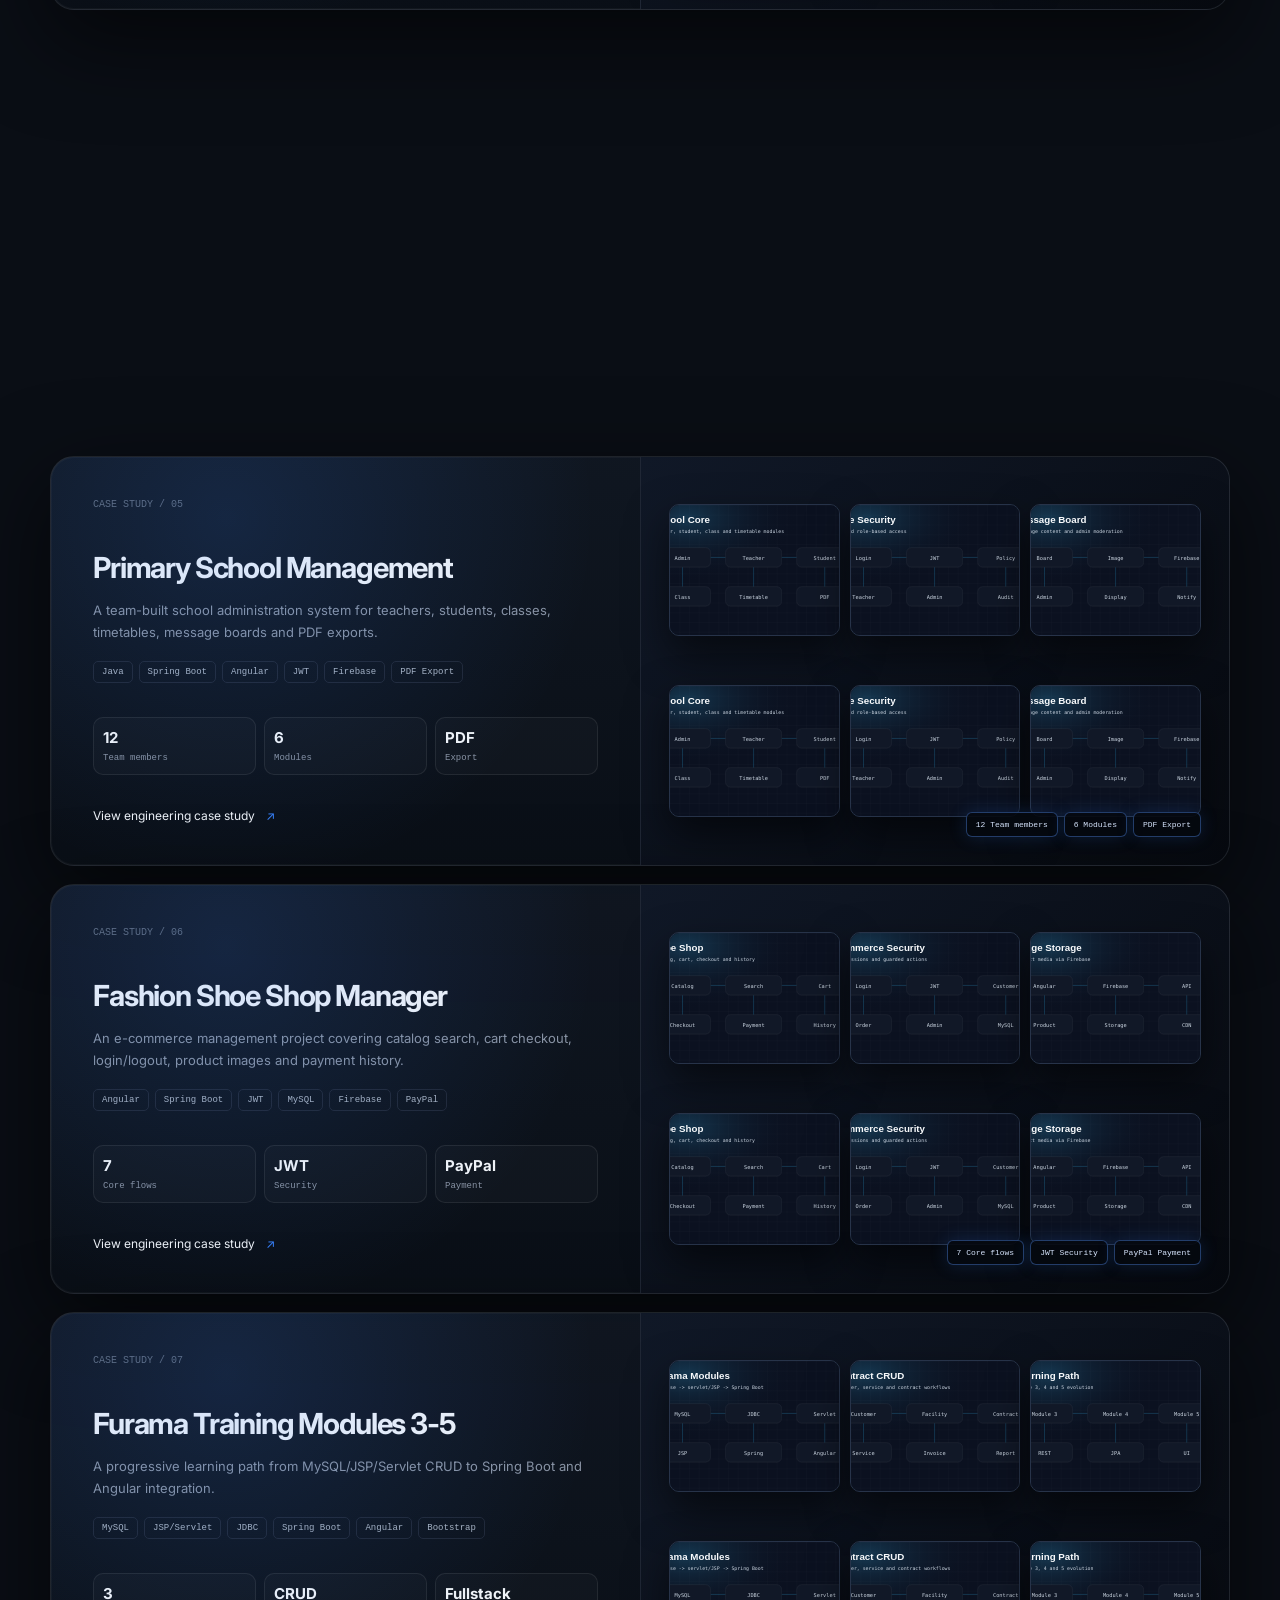
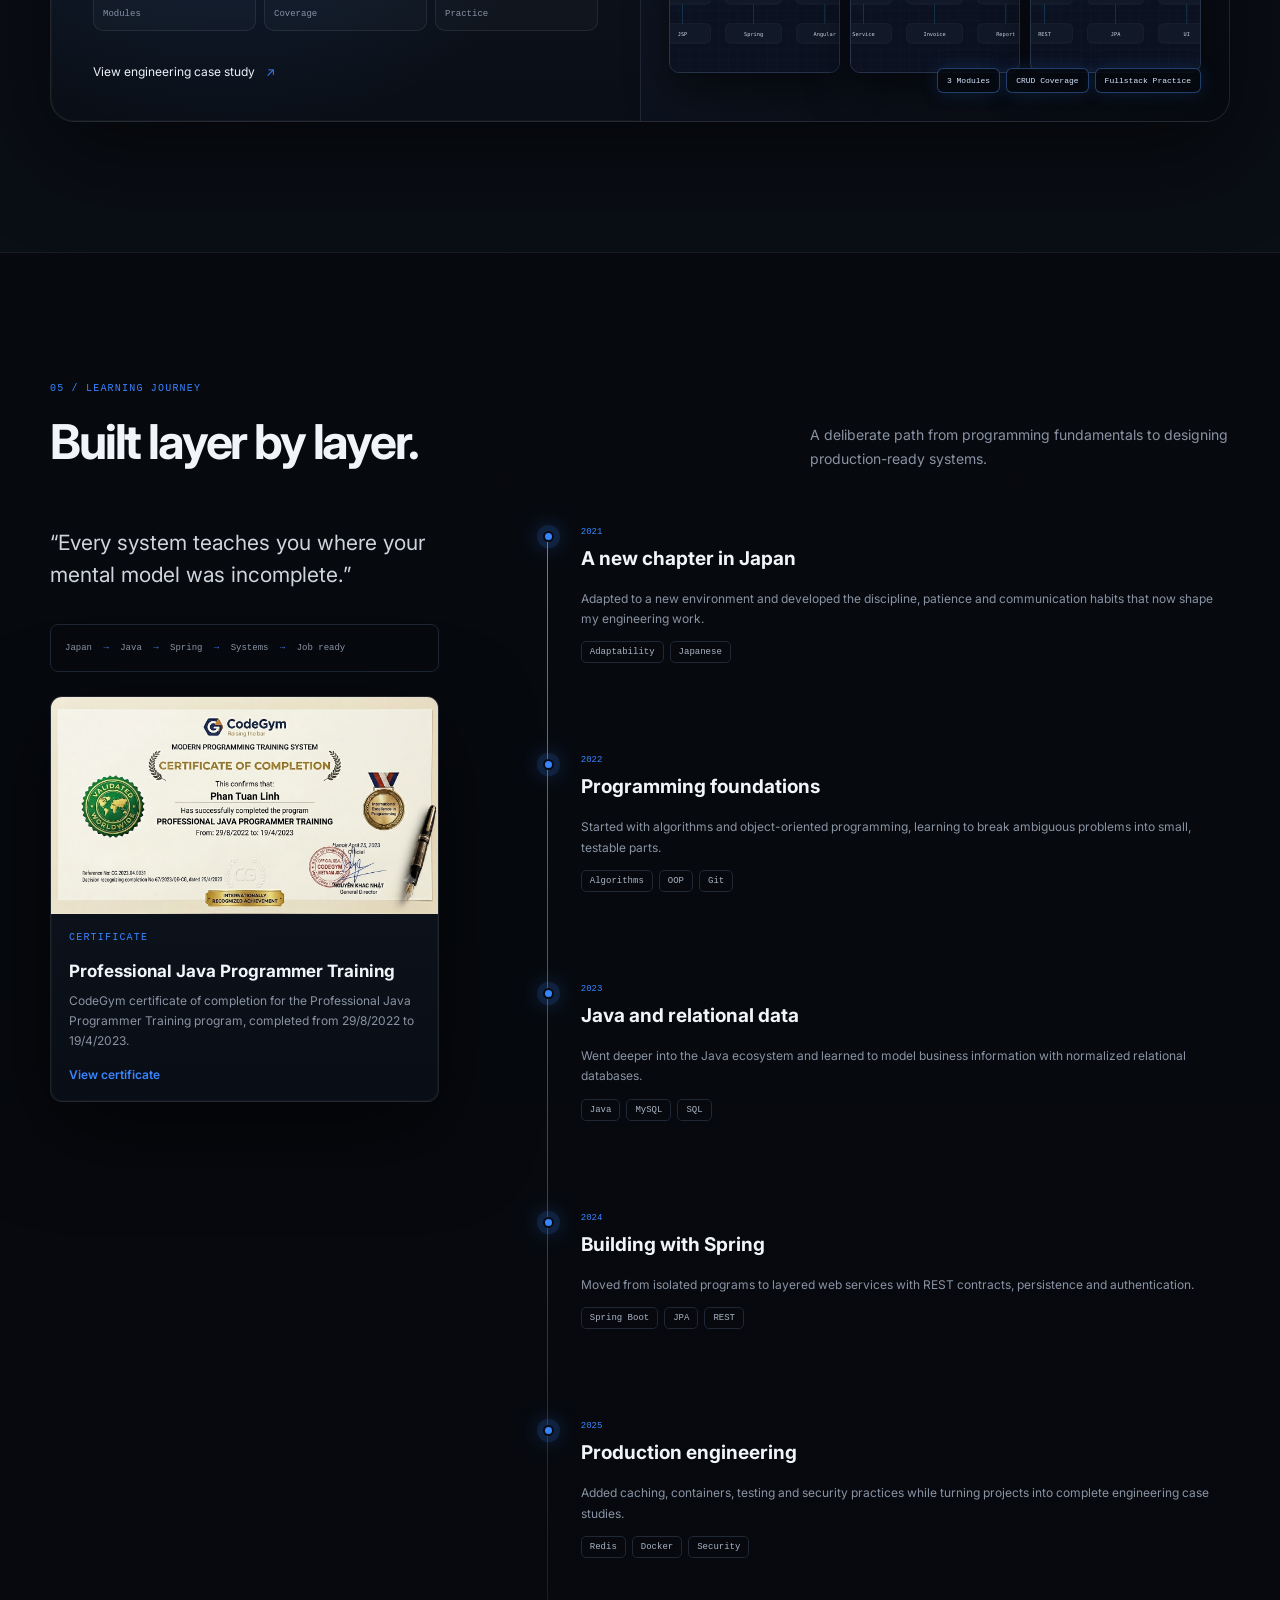
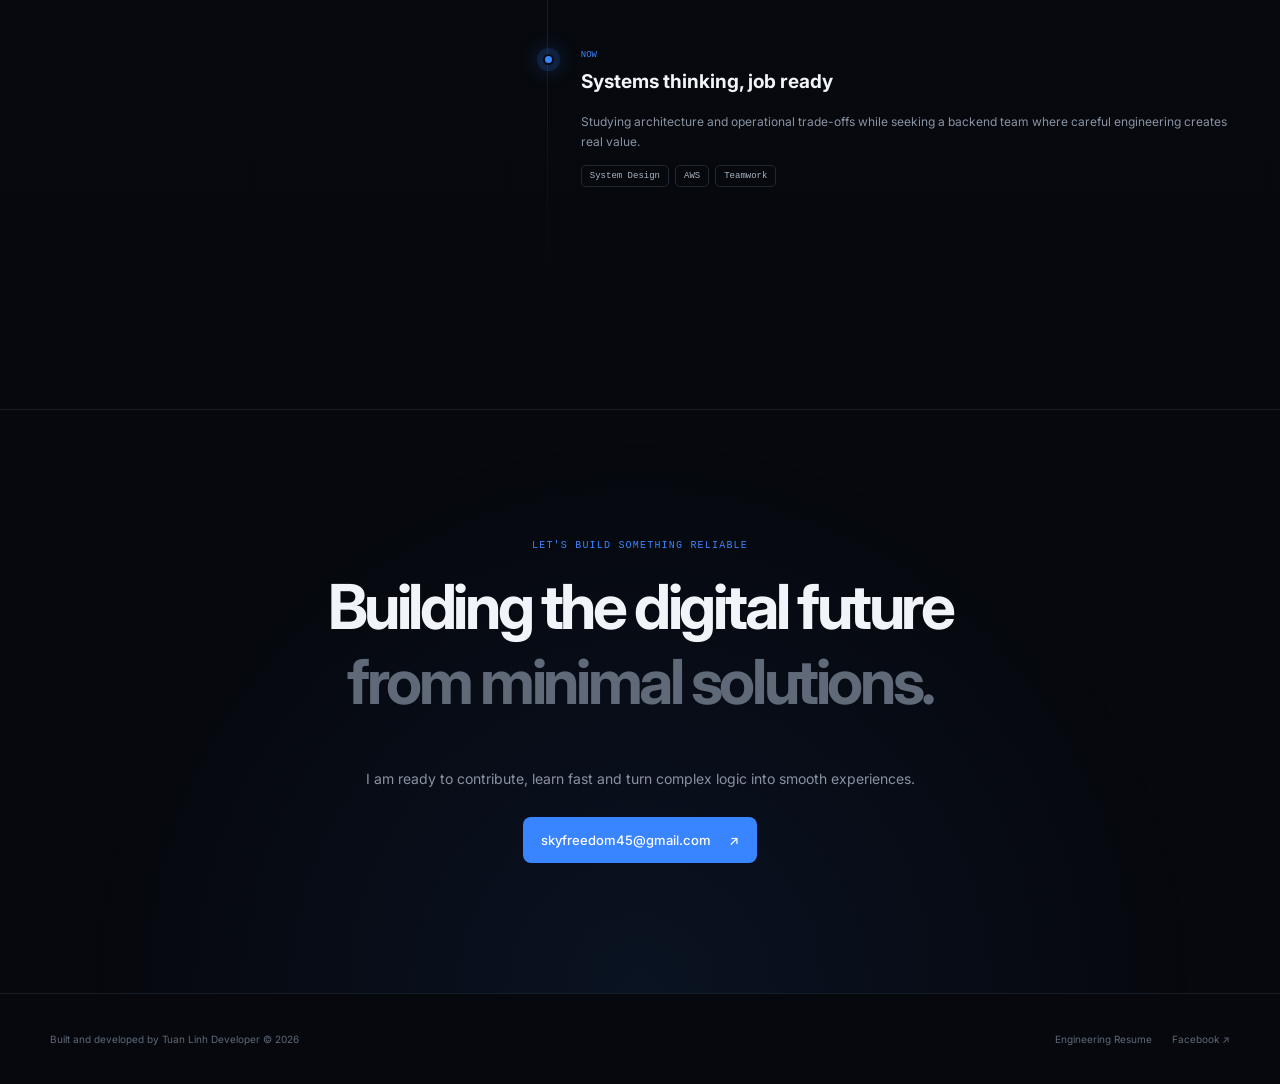
==== commit baba41eb: "update" ====
--- a/index.html
+++ b/index.html
@@ -14,7 +14,7 @@
 <div class="nav-actions"><div class="language-switch"><button class="language-button active" data-lang="en">EN</button><button class="language-button" data-lang="vi">VI</button><button class="control-button compact" id="langToggle" aria-label="Toggle language">VI</button></div><div class="theme-switch"><button class="control-button" id="themeToggle" aria-label="Change color tone"><span class="theme-dot"></span><span>Tone</span></button><div class="theme-menu"><button class="theme-choice active" data-theme="blue"><span style="background:#3984ff"></span>Blue</button><button class="theme-choice" data-theme="emerald"><span style="background:#16a34a"></span>Emerald</button><button class="theme-choice" data-theme="amber"><span style="background:#f59e0b"></span>Amber</button><button class="theme-choice" data-theme="rose"><span style="background:#e11d48"></span>Rose</button></div></div><a class="nav-status" href="mailto:skyfreedom45@gmail.com"><span class="status-dot"></span> <span data-i18n="navStatus">Open to work</span></a></div></nav></header>
 <main id="main"><section class="hero shell"><div class="hero-copy reveal"><div class="hero-identity hero-identity-wow"><img src="assets/images/phan-tuan-linh-avatar.jpg" alt="Portrait of Phan Tuan Linh" width="88" height="88"><div><strong id="nameType" class="typed-name" data-name="Phan Tuan Linh">Phan Tuan Linh</strong><span data-i18n="role">Java Backend Developer</span><small class="signature">PTL // reliable systems, quiet confidence</small></div></div><div class="eyebrow"><span class="eyebrow-line"></span> <span data-i18n="eyebrow">Backend Engineer · Java / Spring</span></div>
 <h1 data-i18n="heroTitle">Building reliable<br>backend <span class="muted">systems.</span></h1><p class="hero-lead" data-i18n="heroLead">I design production-minded APIs and maintainable services, where clean architecture, secure defaults and business value meet.</p><div class="linh-signature"><span class="sig-mark">PTL</span><p>Build calmly. Ship clearly. Leave the system easier to understand than when you found it.</p></div>
-<div class="hero-actions"><a class="button button-primary" href="#projects"><span data-i18n="explore">Explore case studies</span> <span>↘</span></a><a class="button button-ghost" href="mailto:skyfreedom45@gmail.com" data-i18n="conversation">Start a conversation</a><a class="button button-download" href="assets/documents/Phan-Tuan-Linh-CV.pdf" download="Phan-Tuan-Linh-CV.pdf"><span data-i18n="download">Download CV</span> <span>↓</span></a></div></div>
+<div class="hero-actions"><a class="button button-primary" href="#projects"><span data-i18n="explore">Explore case studies</span> <span>↘</span></a><a class="button button-ghost" href="mailto:skyfreedom45@gmail.com" data-i18n="conversation">Start a conversation</a><a class="button button-download" href="resume/index.html" target="_blank" rel="noopener"><span data-i18n="download">Engineering Resume</span> <span>↗</span></a></div></div>
 <div class="system-card reveal"><div class="terminal-head"><span class="terminal-title"><span class="status-dot"></span> system-overview.yml</span><span class="terminal-live">● <span data-i18n="live">LIVE</span></span></div>
 <div class="code-block"><p><i>01</i><b>engineer:</b></p><p><i>02</i>&nbsp;&nbsp;<b>name:</b> <em>"Phan Tuan Linh"</em></p><p><i>03</i>&nbsp;&nbsp;<b>focus:</b> <em>"Backend Systems"</em></p><p><i>04</i>&nbsp;&nbsp;<b>principles:</b></p><p><i>05</i>&nbsp;&nbsp;&nbsp;&nbsp;- <em>reliability</em></p><p><i>06</i>&nbsp;&nbsp;&nbsp;&nbsp;- <em>maintainability</em></p><p><i>07</i>&nbsp;&nbsp;&nbsp;&nbsp;- <em>security_by_default</em></p><p><i>08</i><b>status:</b> <span>ready_to_build</span><u></u></p></div>
 <div class="health-row"><span data-i18n="health">API HEALTH</span><span class="health-line"></span><strong>99.9%</strong></div></div><div class="metrics reveal" id="metrics"></div></section>
@@ -25,6 +25,6 @@
 <section class="section shell" id="journey"><div class="section-heading reveal"><div><p class="kicker" data-i18n="jKicker">04 / LEARNING JOURNEY</p><h2 data-i18n="jTitle">Built layer by layer.</h2></div><p data-i18n="jText">A deliberate path from programming fundamentals to designing production-ready systems.</p></div>
 <div class="journey-layout"><div class="journey-intro reveal"><p class="quote" data-i18n="quote">“Every system teaches you where your mental model was incomplete.”</p><div class="journey-route" data-i18n="route">Japan <span>→</span> Java <span>→</span> Spring <span>→</span> Systems <span>→</span> Job ready</div><article class="certificate-card"><img src="assets/certificates/codegym-java-certificate.png" alt="CodeGym Professional Java Programmer Training certificate"><div><p class="kicker" data-i18n="certKicker">CERTIFICATE</p><h3 data-i18n="certTitle">Professional Java Programmer Training</h3><p data-i18n="certText">CodeGym certificate of completion for the Professional Java Programmer Training program, completed from 29/8/2022 to 19/4/2023.</p><a href="assets/certificates/codegym-java-certificate.png" target="_blank" rel="noopener" data-i18n="certCta">View certificate</a></div></article></div><div class="timeline" id="timeline"></div></div></section>
 <section class="contact-section"><div class="shell contact-inner reveal"><p class="kicker" data-i18n="contactKicker">LET'S BUILD SOMETHING RELIABLE</p><h2 data-i18n="contactTitle">Have a system worth<br><span class="muted">thinking deeply about?</span></h2><p data-i18n="contactText">I am ready to contribute, learn fast and ship software that holds up beyond the demo.</p><a class="button button-primary" href="mailto:skyfreedom45@gmail.com">skyfreedom45@gmail.com <span>↗</span></a></div></section></main>
-<footer class="footer shell"><p>© <span id="year"></span> Phan Tuan Linh</p><p data-i18n="footer">Crafted with Java, Spring Boot <span class="muted">and countless cups of coffee.</span></p><div><a href="assets/documents/Phan-Tuan-Linh-CV.pdf" download="Phan-Tuan-Linh-CV.pdf"><span data-i18n="download">Download CV</span></a><a href="https://www.facebook.com/tuan.linh.926029" target="_blank" rel="noopener noreferrer">Facebook ↗</a></div></footer>
+<footer class="footer shell"><p data-i18n="footer">Built and developed by Tuan Linh Developer © 2026</p><div><a href="resume/index.html" target="_blank" rel="noopener"><span data-i18n="download">Engineering Resume</span></a><a href="https://www.facebook.com/tuan.linh.926029" target="_blank" rel="noopener noreferrer">Facebook ↗</a></div></footer>
 <button class="assistant-launcher" id="assistantLauncher"><span class="assistant-icon">⌁</span><span data-i18n="assistantLaunch">Ask TL Assistant</span></button><aside class="assistant-panel" id="assistantPanel" aria-hidden="true"><div class="assistant-head"><div><span class="assistant-avatar">TL</span><div><strong data-i18n="assistantTitle">TL Assistant</strong><small><span class="status-dot"></span> <span data-i18n="assistantStatus">Knowledge base online</span></small></div></div><button id="assistantClose">×</button></div><div class="assistant-messages" id="assistantMessages"></div><form class="assistant-form" id="assistantForm"><label class="sr-only" for="assistantInput">Ask about this portfolio</label><input id="assistantInput" autocomplete="off" placeholder="Ask about the engineering..." data-i18n-placeholder="askPlaceholder"><button>↑</button></form></aside>
 <dialog class="case-dialog" id="caseDialog"><div class="dialog-shell"><button class="dialog-close" id="dialogClose">×</button><div id="dialogContent"></div></div></dialog></body></html>
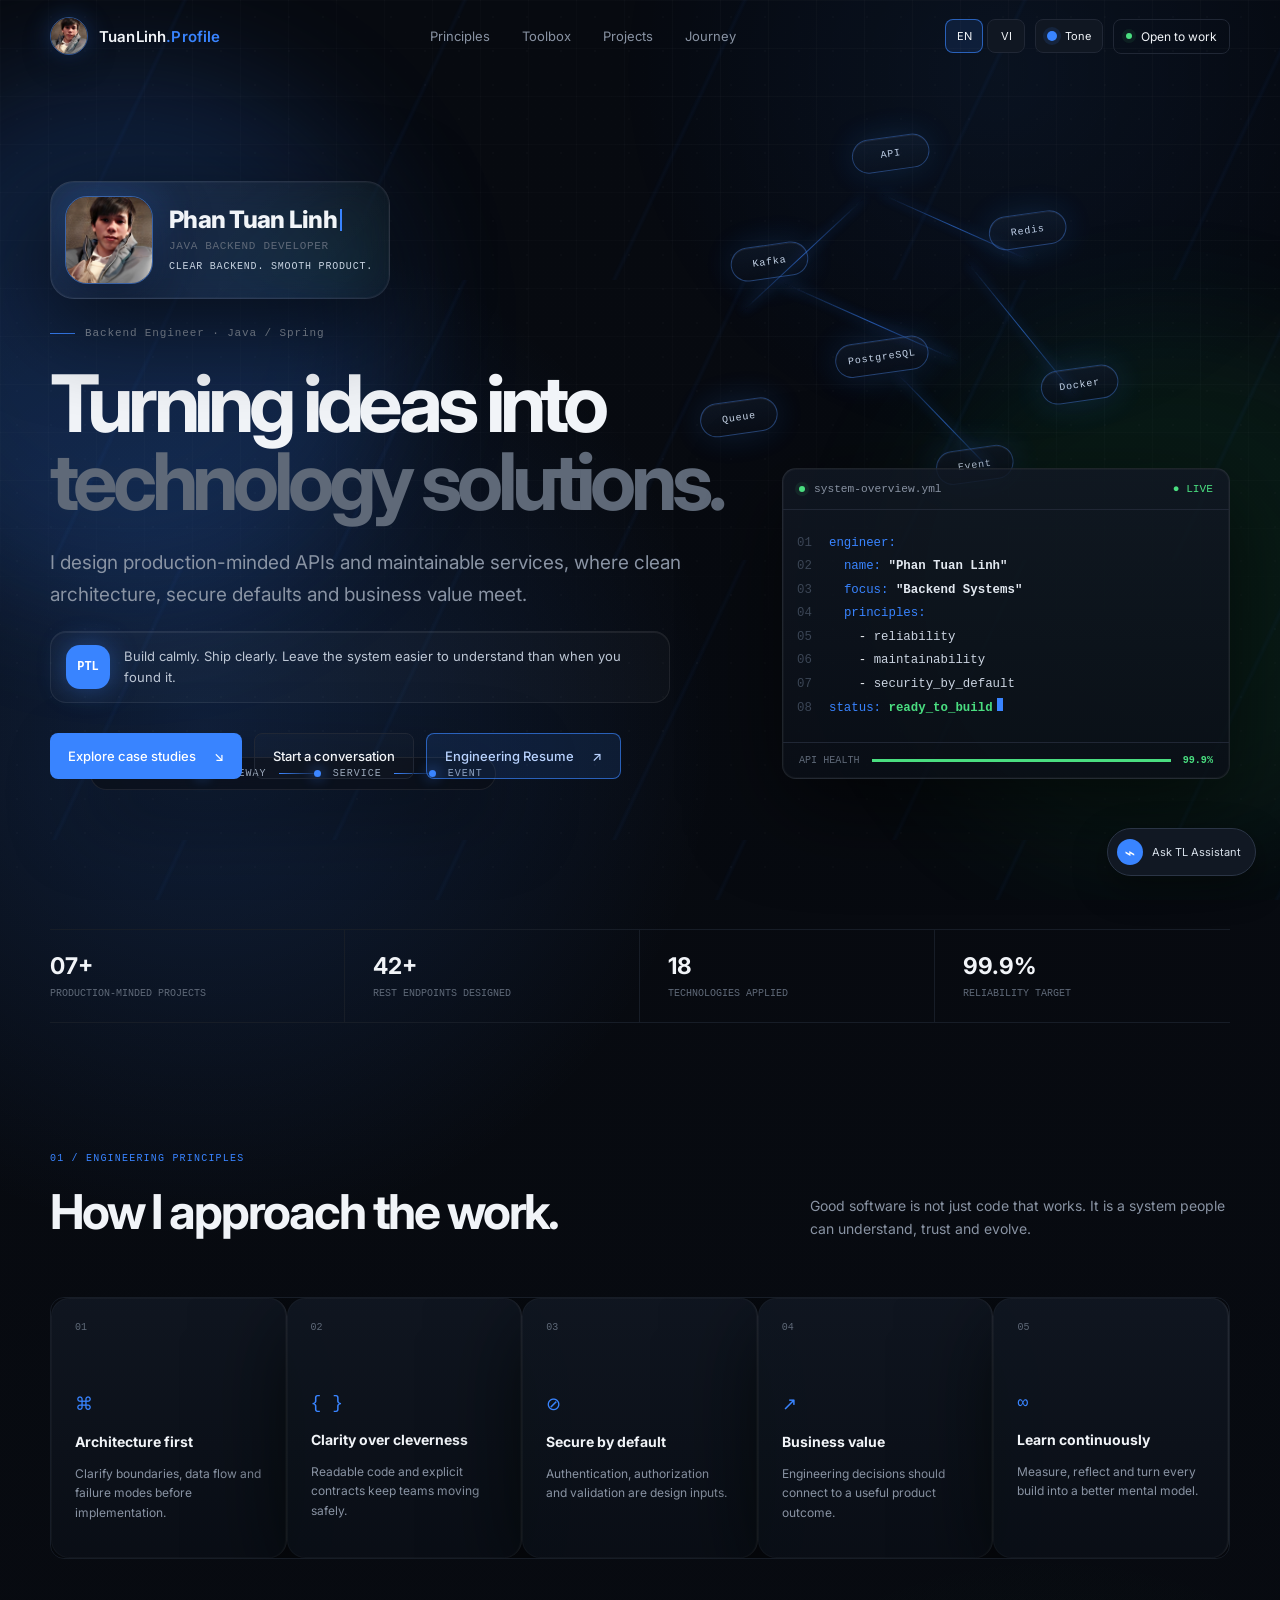
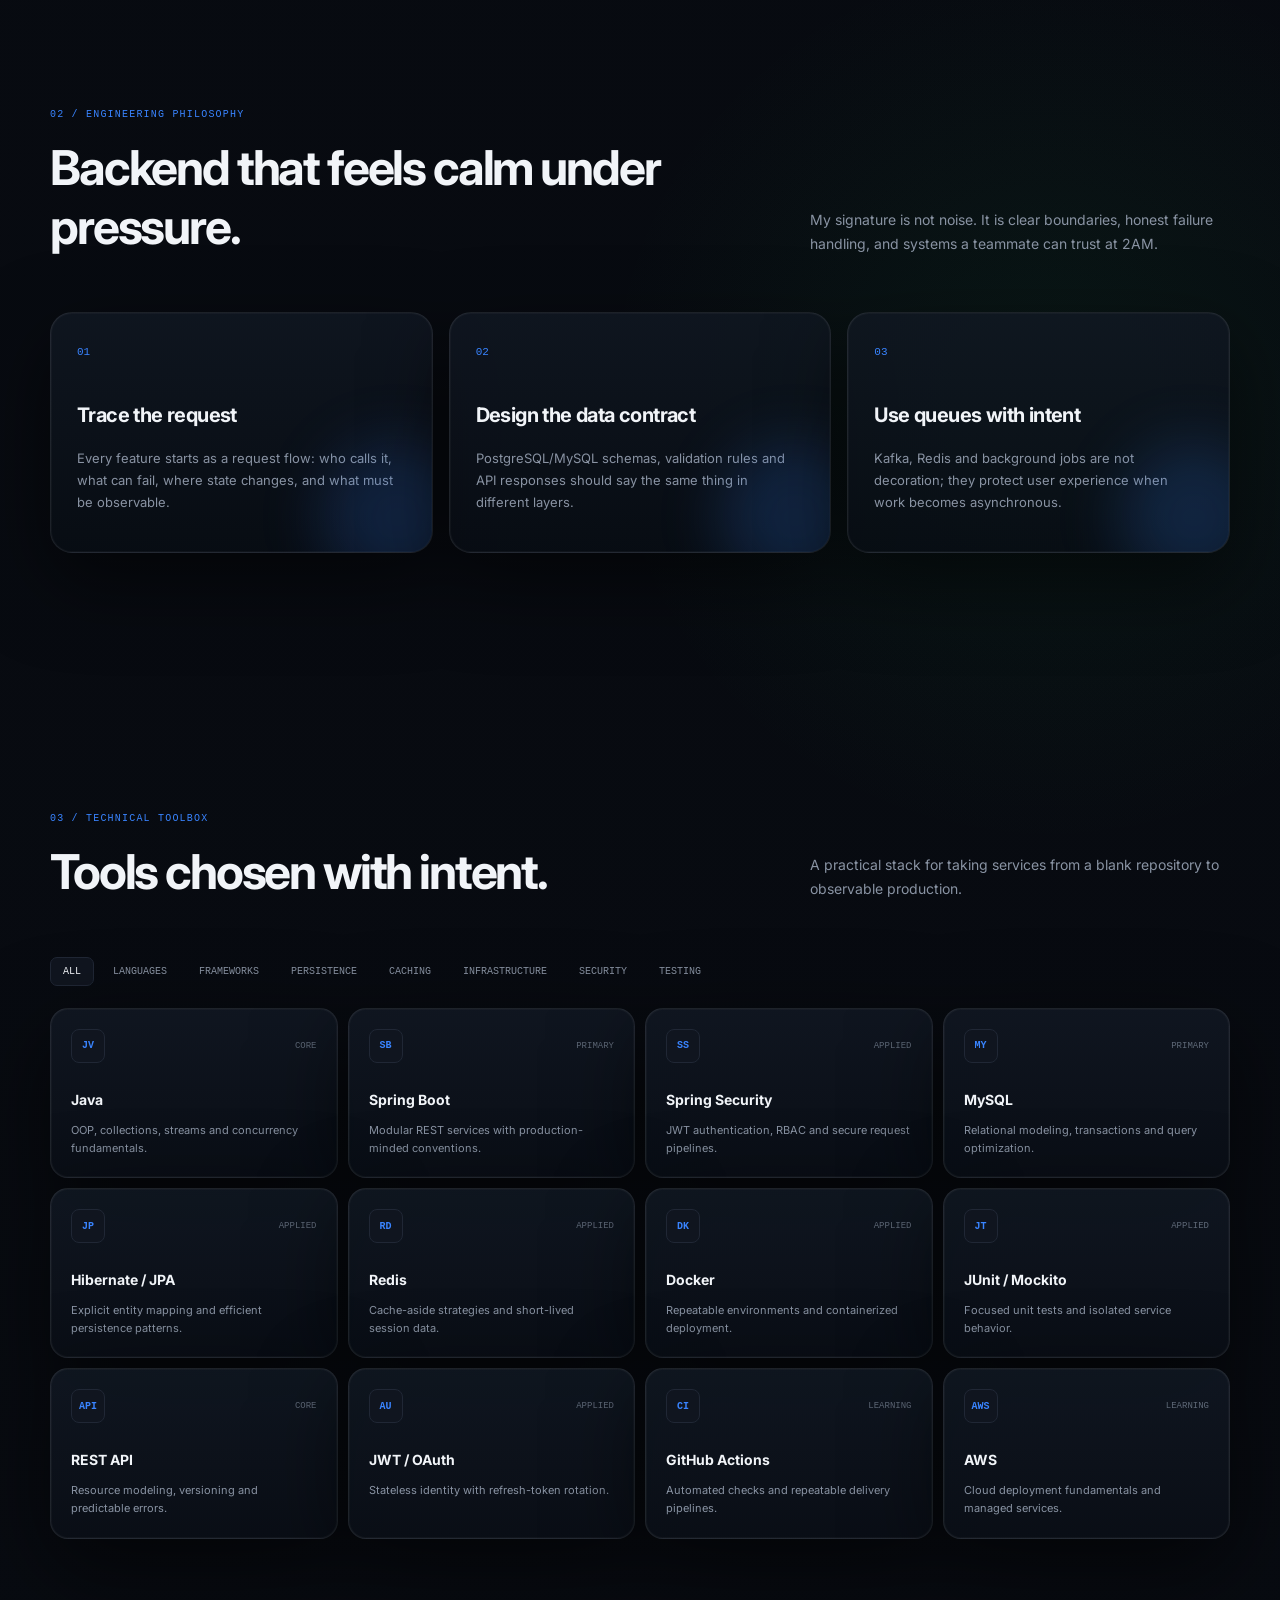
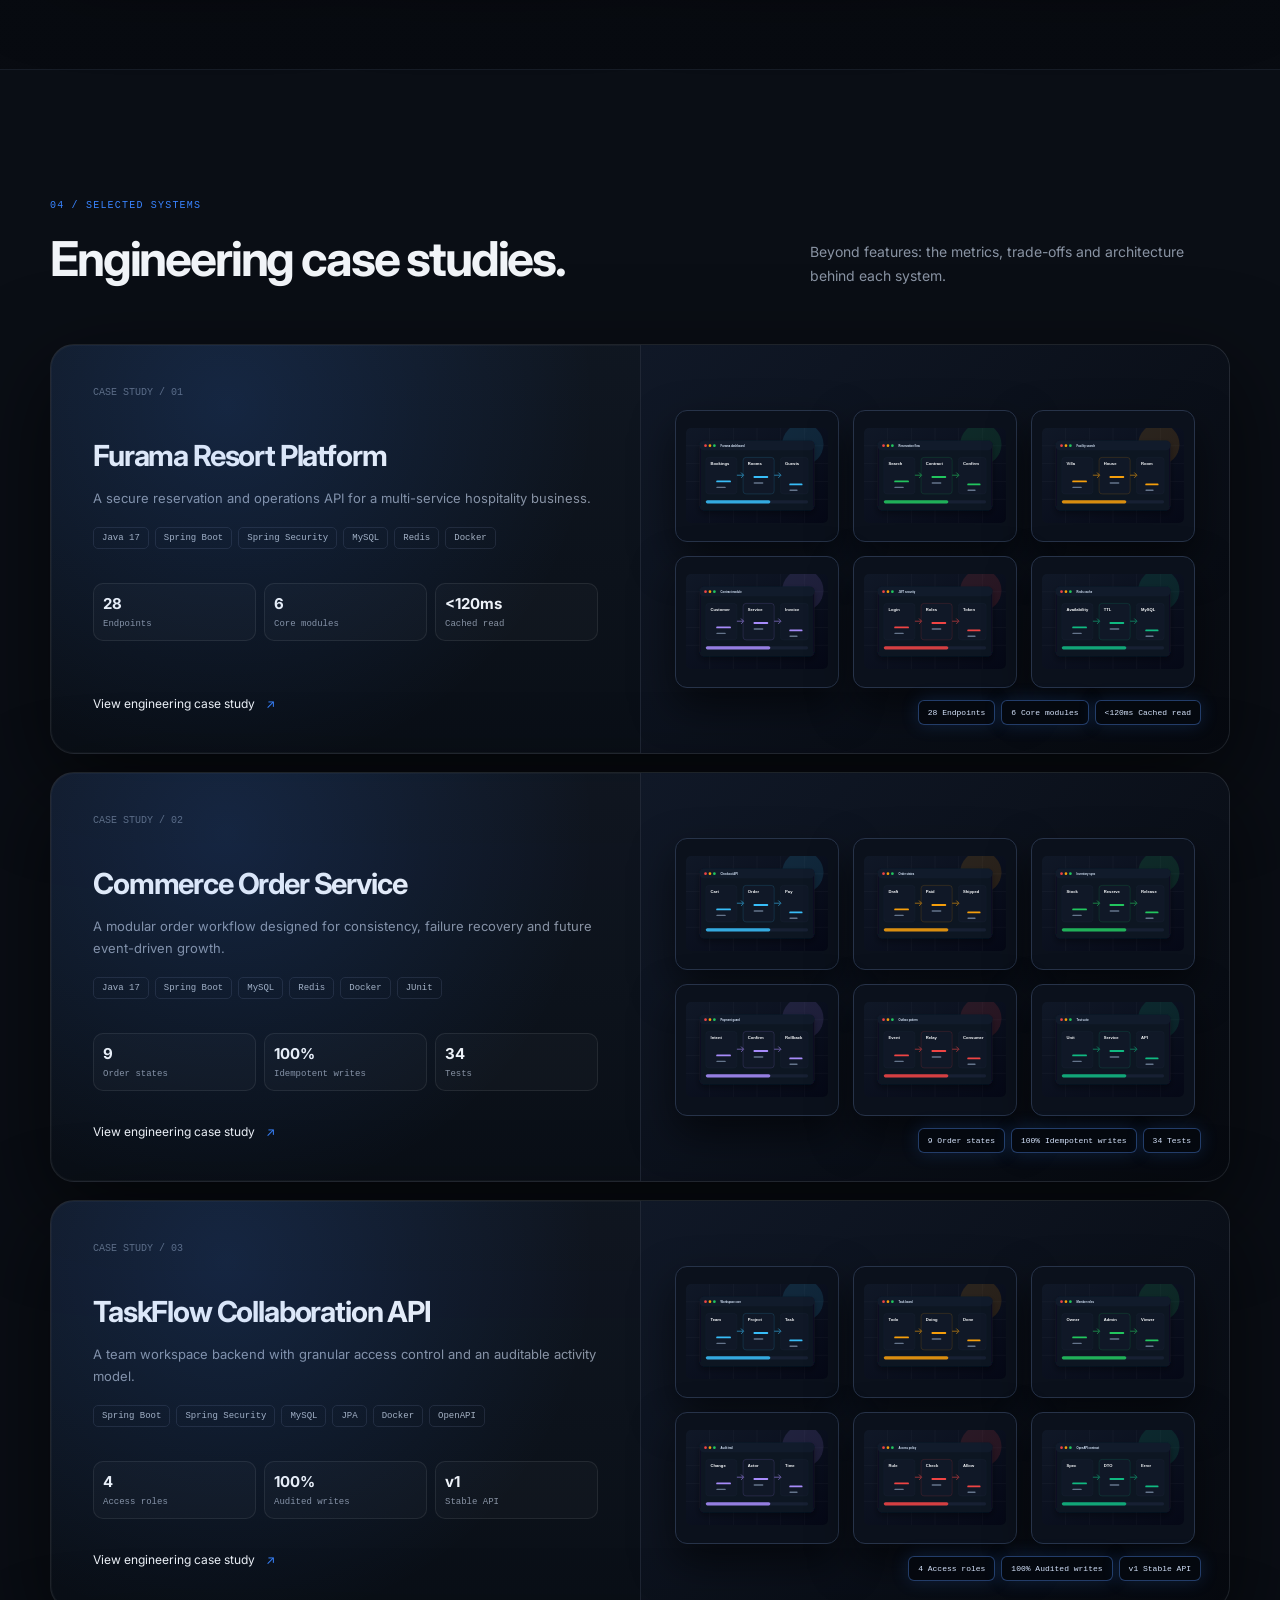
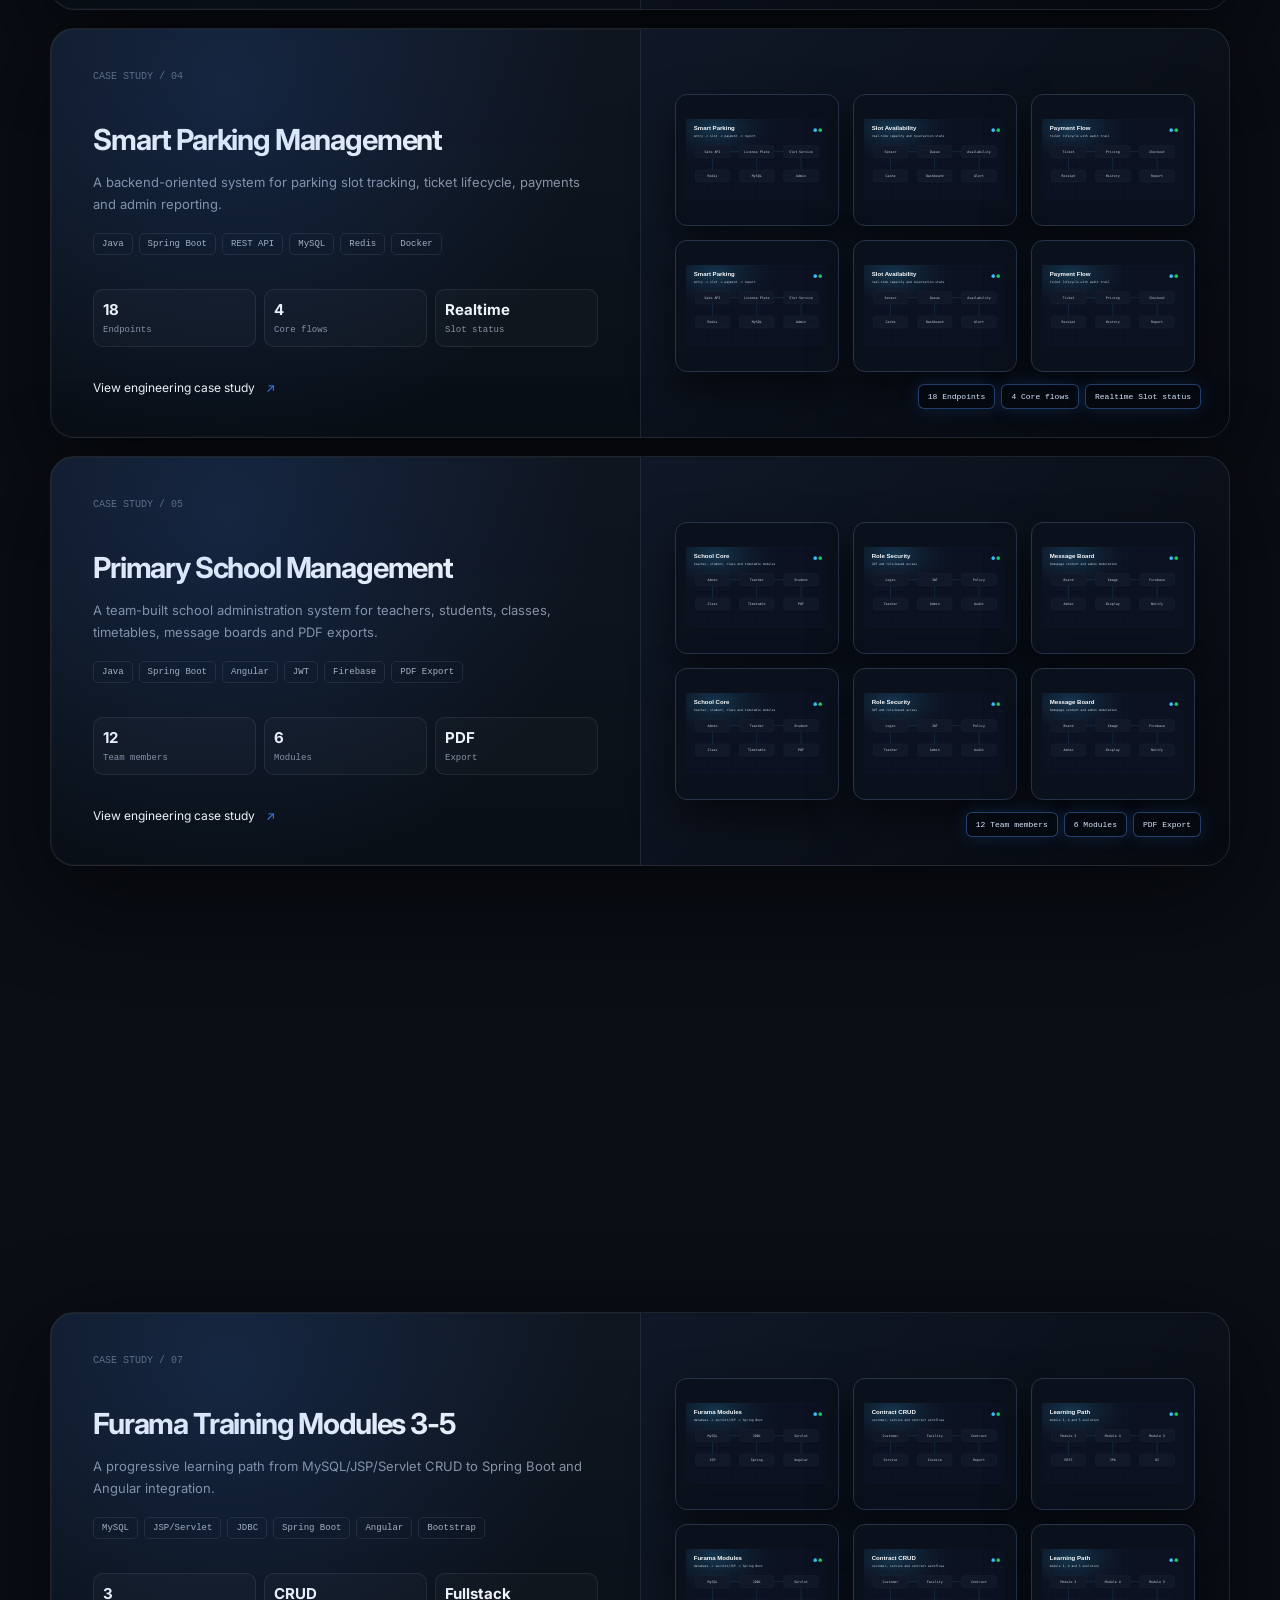
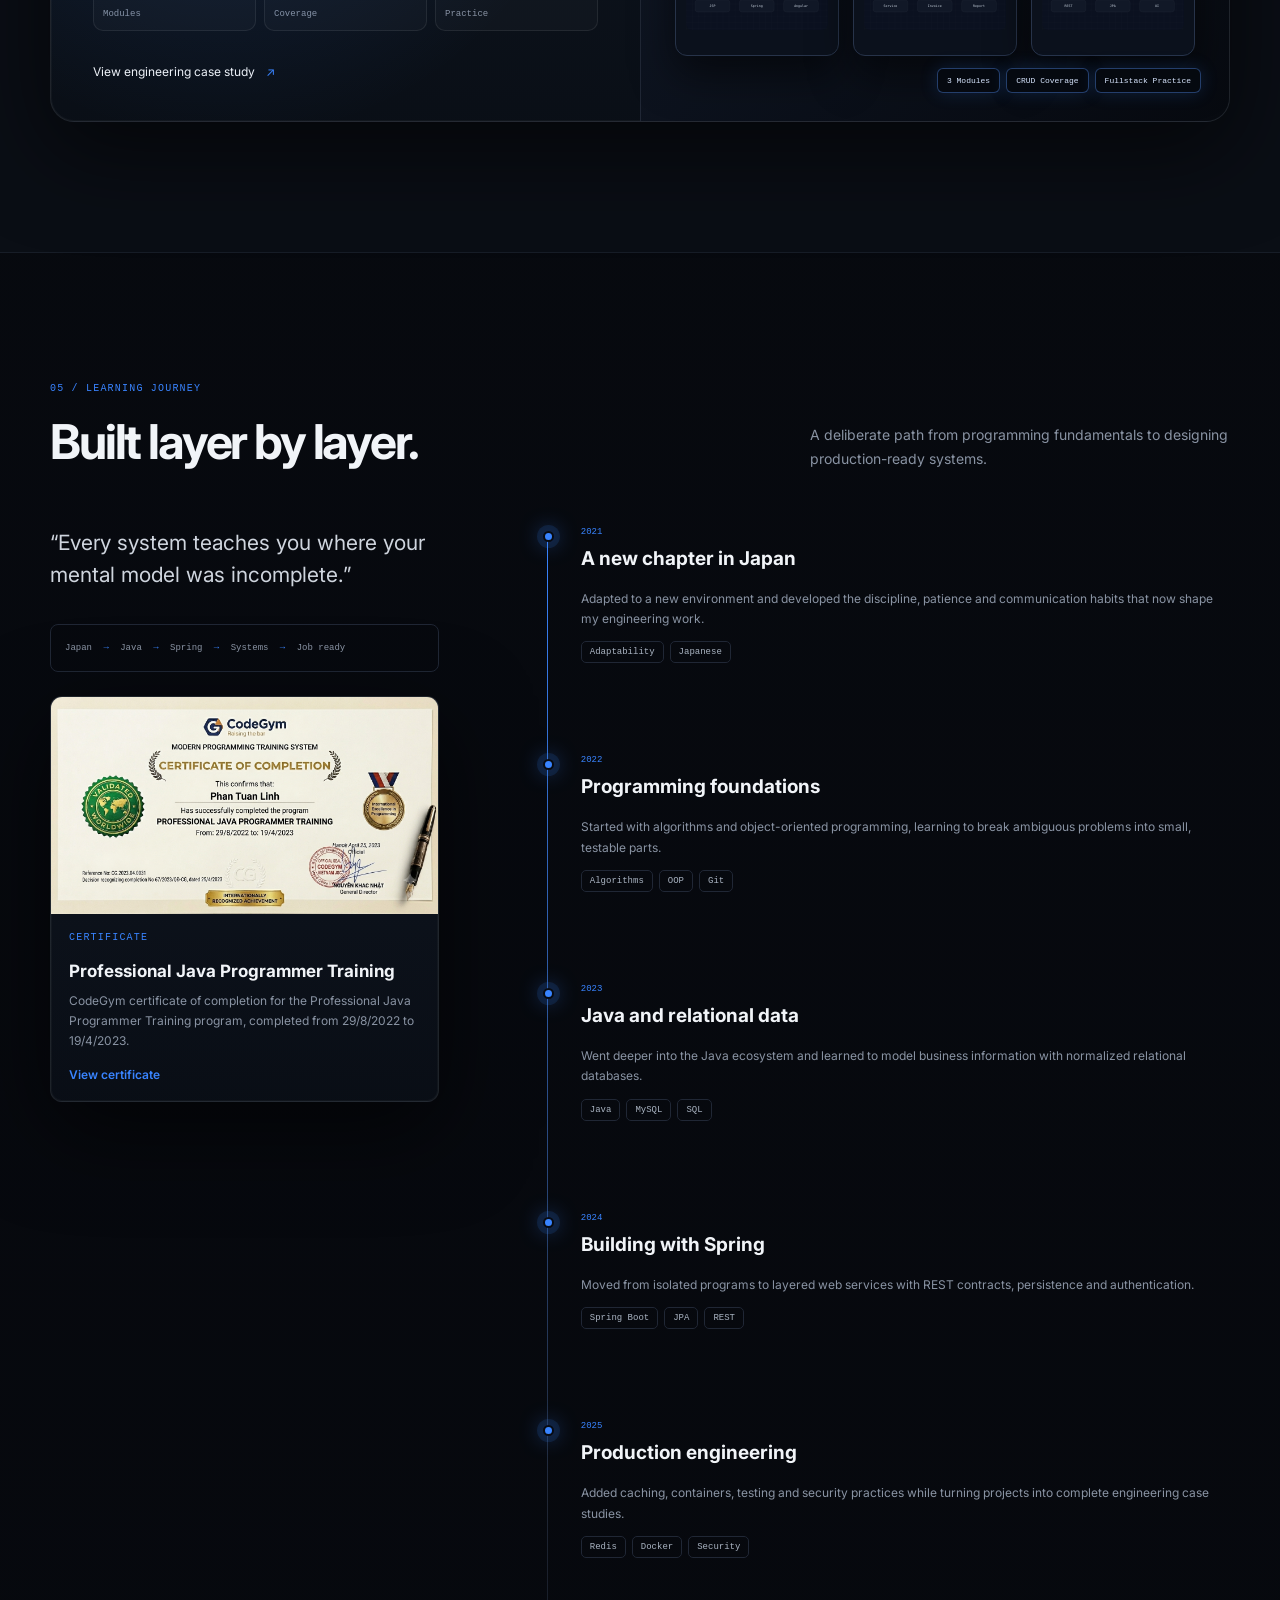
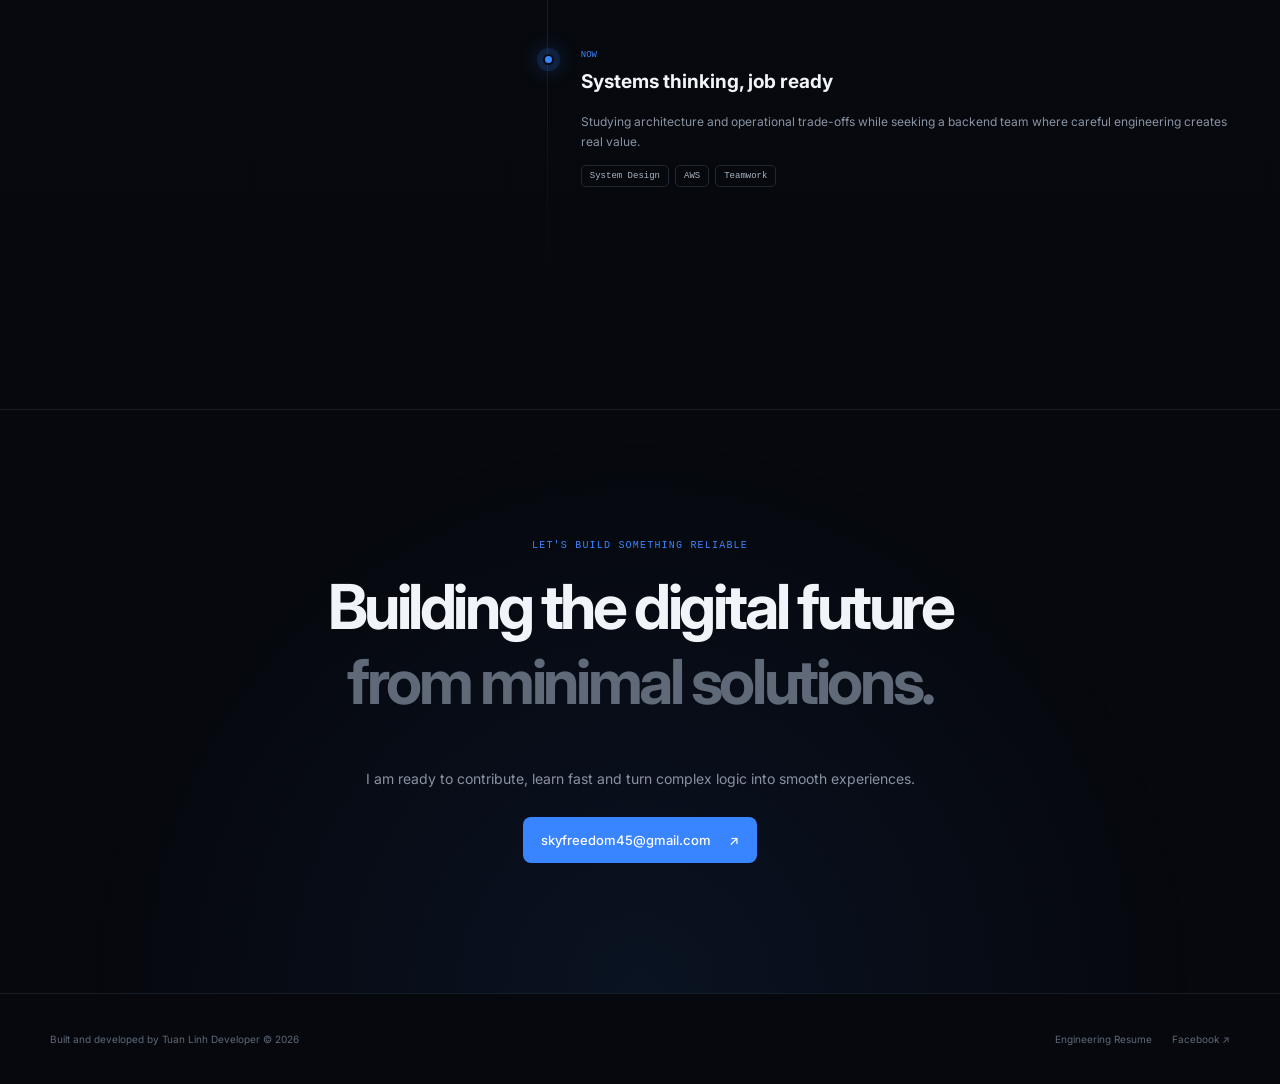
==== commit 2173bcdc: "update" ====
--- a/index.html
+++ b/index.html
@@ -8,11 +8,11 @@
 <link rel="stylesheet" href="assets/styles.css"><script type="module" src="assets/app.js"></script></head>
 <body data-theme="blue"><a class="skip-link" href="#main" data-i18n="skip">Skip to content</a><div class="progress" id="progress"></div><div class="backend-ambient" aria-hidden="true"><div class="ambient-orb orb-a"></div><div class="ambient-orb orb-b"></div><div class="api-graph"><span class="node api">API</span><span class="node kafka">Kafka</span><span class="node redis">Redis</span><span class="node pg">PostgreSQL</span><span class="node docker">Docker</span><span class="node queue">Queue</span><span class="node event">Event</span><i class="edge e1"></i><i class="edge e2"></i><i class="edge e3"></i><i class="edge e4"></i><i class="edge e5"></i></div><div class="request-flow"><span>request</span><b></b><span>gateway</span><b></b><span>service</span><b></b><span>event</span></div></div>
 <header class="site-header" id="top"><nav class="nav shell" aria-label="Main navigation">
-<a class="brand brand-ptl" href="#top" aria-label="TuanLinh Profile home"><span class="brand-mark brand-mark-ptl">PTL</span><span>TuanLinh<span class="accent">.Profile</span></span></a>
+<a class="brand brand-ptl" href="#top" aria-label="TuanLinh Profile home"><img class="brand-avatar" src="assets/images/phan-tuan-linh-avatar.jpg" alt="" width="38" height="38"><span>TuanLinh<span class="accent">.Profile</span></span></a>
 <button class="nav-toggle" aria-label="Open navigation" aria-expanded="false"><span></span><span></span></button>
 <div class="nav-links"><a href="#principles" data-i18n="navPrinciples">Principles</a><a href="#toolbox" data-i18n="navToolbox">Toolbox</a><a href="#projects" data-i18n="navProjects">Projects</a><a href="#journey" data-i18n="navJourney">Journey</a></div>
 <div class="nav-actions"><div class="language-switch"><button class="language-button active" data-lang="en">EN</button><button class="language-button" data-lang="vi">VI</button><button class="control-button compact" id="langToggle" aria-label="Toggle language">VI</button></div><div class="theme-switch"><button class="control-button" id="themeToggle" aria-label="Change color tone"><span class="theme-dot"></span><span>Tone</span></button><div class="theme-menu"><button class="theme-choice active" data-theme="blue"><span style="background:#3984ff"></span>Blue</button><button class="theme-choice" data-theme="emerald"><span style="background:#16a34a"></span>Emerald</button><button class="theme-choice" data-theme="amber"><span style="background:#f59e0b"></span>Amber</button><button class="theme-choice" data-theme="rose"><span style="background:#e11d48"></span>Rose</button></div></div><a class="nav-status" href="mailto:skyfreedom45@gmail.com"><span class="status-dot"></span> <span data-i18n="navStatus">Open to work</span></a></div></nav></header>
-<main id="main"><section class="hero shell"><div class="hero-copy reveal"><div class="hero-identity hero-identity-wow"><img src="assets/images/phan-tuan-linh-avatar.jpg" alt="Portrait of Phan Tuan Linh" width="88" height="88"><div><strong id="nameType" class="typed-name" data-name="Phan Tuan Linh">Phan Tuan Linh</strong><span data-i18n="role">Java Backend Developer</span><small class="signature">PTL // reliable systems, quiet confidence</small></div></div><div class="eyebrow"><span class="eyebrow-line"></span> <span data-i18n="eyebrow">Backend Engineer · Java / Spring</span></div>
+<main id="main"><section class="hero shell"><div class="hero-copy reveal"><div class="hero-identity hero-identity-wow"><img src="assets/images/phan-tuan-linh-avatar.jpg" alt="Portrait of Phan Tuan Linh" width="88" height="88"><div><strong id="nameType" class="typed-name" data-name="Phan Tuan Linh">Phan Tuan Linh</strong><span data-i18n="role">Java Backend Developer</span><small class="signature">Clear backend. Smooth product.</small></div></div><div class="eyebrow"><span class="eyebrow-line"></span> <span data-i18n="eyebrow">Backend Engineer · Java / Spring</span></div>
 <h1 data-i18n="heroTitle">Building reliable<br>backend <span class="muted">systems.</span></h1><p class="hero-lead" data-i18n="heroLead">I design production-minded APIs and maintainable services, where clean architecture, secure defaults and business value meet.</p><div class="linh-signature"><span class="sig-mark">PTL</span><p>Build calmly. Ship clearly. Leave the system easier to understand than when you found it.</p></div>
 <div class="hero-actions"><a class="button button-primary" href="#projects"><span data-i18n="explore">Explore case studies</span> <span>↘</span></a><a class="button button-ghost" href="mailto:skyfreedom45@gmail.com" data-i18n="conversation">Start a conversation</a><a class="button button-download" href="resume/index.html" target="_blank" rel="noopener"><span data-i18n="download">Engineering Resume</span> <span>↗</span></a></div></div>
 <div class="system-card reveal"><div class="terminal-head"><span class="terminal-title"><span class="status-dot"></span> system-overview.yml</span><span class="terminal-live">● <span data-i18n="live">LIVE</span></span></div>
@@ -26,5 +26,5 @@
 <div class="journey-layout"><div class="journey-intro reveal"><p class="quote" data-i18n="quote">“Every system teaches you where your mental model was incomplete.”</p><div class="journey-route" data-i18n="route">Japan <span>→</span> Java <span>→</span> Spring <span>→</span> Systems <span>→</span> Job ready</div><article class="certificate-card"><img src="assets/certificates/codegym-java-certificate.png" alt="CodeGym Professional Java Programmer Training certificate"><div><p class="kicker" data-i18n="certKicker">CERTIFICATE</p><h3 data-i18n="certTitle">Professional Java Programmer Training</h3><p data-i18n="certText">CodeGym certificate of completion for the Professional Java Programmer Training program, completed from 29/8/2022 to 19/4/2023.</p><a href="assets/certificates/codegym-java-certificate.png" target="_blank" rel="noopener" data-i18n="certCta">View certificate</a></div></article></div><div class="timeline" id="timeline"></div></div></section>
 <section class="contact-section"><div class="shell contact-inner reveal"><p class="kicker" data-i18n="contactKicker">LET'S BUILD SOMETHING RELIABLE</p><h2 data-i18n="contactTitle">Have a system worth<br><span class="muted">thinking deeply about?</span></h2><p data-i18n="contactText">I am ready to contribute, learn fast and ship software that holds up beyond the demo.</p><a class="button button-primary" href="mailto:skyfreedom45@gmail.com">skyfreedom45@gmail.com <span>↗</span></a></div></section></main>
 <footer class="footer shell"><p data-i18n="footer">Built and developed by Tuan Linh Developer © 2026</p><div><a href="resume/index.html" target="_blank" rel="noopener"><span data-i18n="download">Engineering Resume</span></a><a href="https://www.facebook.com/tuan.linh.926029" target="_blank" rel="noopener noreferrer">Facebook ↗</a></div></footer>
-<button class="assistant-launcher" id="assistantLauncher"><span class="assistant-icon">⌁</span><span data-i18n="assistantLaunch">Ask TL Assistant</span></button><aside class="assistant-panel" id="assistantPanel" aria-hidden="true"><div class="assistant-head"><div><span class="assistant-avatar">TL</span><div><strong data-i18n="assistantTitle">TL Assistant</strong><small><span class="status-dot"></span> <span data-i18n="assistantStatus">Knowledge base online</span></small></div></div><button id="assistantClose">×</button></div><div class="assistant-messages" id="assistantMessages"></div><form class="assistant-form" id="assistantForm"><label class="sr-only" for="assistantInput">Ask about this portfolio</label><input id="assistantInput" autocomplete="off" placeholder="Ask about the engineering..." data-i18n-placeholder="askPlaceholder"><button>↑</button></form></aside>
+<button class="back-to-top" id="backToTop" type="button" aria-label="Back to top">↑</button><button class="assistant-launcher" id="assistantLauncher"><span class="assistant-icon">⌁</span><span data-i18n="assistantLaunch">Ask TL Assistant</span></button><aside class="assistant-panel" id="assistantPanel" aria-hidden="true"><div class="assistant-head"><div><span class="assistant-avatar">TL</span><div><strong data-i18n="assistantTitle">TL Assistant</strong><small><span class="status-dot"></span> <span data-i18n="assistantStatus">Knowledge base online</span></small></div></div><button id="assistantClose">×</button></div><div class="assistant-messages" id="assistantMessages"></div><form class="assistant-form" id="assistantForm"><label class="sr-only" for="assistantInput">Ask about this portfolio</label><input id="assistantInput" autocomplete="off" placeholder="Ask about the engineering..." data-i18n-placeholder="askPlaceholder"><button>↑</button></form></aside>
 <dialog class="case-dialog" id="caseDialog"><div class="dialog-shell"><button class="dialog-close" id="dialogClose">×</button><div id="dialogContent"></div></div></dialog></body></html>
--- a/assets/styles.css
+++ b/assets/styles.css
@@ -25,3 +25,40 @@
 /* WOW identity layer */
 body{overflow-x:hidden;background:radial-gradient(circle at 16% 8%, color-mix(in srgb,var(--accent) 18%, transparent), transparent 32rem),radial-gradient(circle at 82% 22%, #22c55e12, transparent 28rem),linear-gradient(180deg,#070a10 0%,#080b11 42%,#06080d 100%)}
 body:before{opacity:.92;mask-image:linear-gradient(#000 0 52%,transparent 84%)}body:after{position:fixed;inset:0;z-index:-3;content:"";background-image:linear-gradient(115deg,transparent 0 44%,color-mix(in srgb,var(--accent) 10%, transparent) 45%,transparent 46% 100%),radial-gradient(#ffffff0d 1px,transparent 1px);background-size:280px 280px,34px 34px;opacity:.45;pointer-events:none}.backend-ambient{position:fixed;inset:0;z-index:-2;overflow:hidden;pointer-events:none}.ambient-orb{position:absolute;width:34rem;height:34rem;border-radius:50%;filter:blur(64px);opacity:.34;animation:floatBlur 13s ease-in-out infinite}.orb-a{left:-9rem;top:4rem;background:color-mix(in srgb,var(--accent) 54%, transparent)}.orb-b{right:-10rem;top:20rem;background:#22c55e40;animation-delay:-5s}.api-graph{position:absolute;right:clamp(-90px,4vw,80px);top:100px;width:min(560px,58vw);height:420px;opacity:.9;transform:rotate(-8deg)}.api-graph .node{position:absolute;display:grid;place-items:center;min-width:78px;height:34px;padding-inline:12px;border:1px solid color-mix(in srgb,var(--accent) 36%, #ffffff14);border-radius:999px;color:#dbeafe;background:linear-gradient(180deg,#121a29cc,#0b111bcc);box-shadow:0 0 35px color-mix(in srgb,var(--accent) 18%, transparent),inset 0 1px #ffffff12;font:10px var(--mono);letter-spacing:.08em}.node.api{left:205px;top:30px}.node.kafka{left:70px;top:120px}.node.redis{left:330px;top:125px}.node.pg{left:160px;top:230px}.node.docker{left:360px;top:285px}.node.queue{left:18px;top:270px}.node.event{left:245px;top:350px}.api-graph .edge{position:absolute;height:1px;transform-origin:left center;background:linear-gradient(90deg,transparent,var(--accent),transparent);box-shadow:0 0 12px var(--accent);opacity:.7}.e1{left:230px;top:86px;width:160px;transform:rotate(32deg)}.e2{left:210px;top:88px;width:165px;transform:rotate(145deg)}.e3{left:120px;top:160px;width:190px;transform:rotate(32deg)}.e4{left:305px;top:165px;width:170px;transform:rotate(59deg)}.e5{left:220px;top:265px;width:135px;transform:rotate(54deg)}.request-flow{position:absolute;left:clamp(20px,7vw,120px);bottom:110px;display:flex;align-items:center;gap:12px;padding:10px 12px;border:1px solid #ffffff14;border-radius:999px;color:#9aa7ba;background:#090d14aa;box-shadow:0 20px 80px #0008;backdrop-filter:blur(14px);font:10px var(--mono);letter-spacing:.1em;text-transform:uppercase}.request-flow b{width:42px;height:1px;background:linear-gradient(90deg,var(--accent),transparent);position:relative}.request-flow b:after{position:absolute;right:0;top:-3px;width:7px;height:7px;border-radius:50%;content:"";background:var(--accent);box-shadow:0 0 14px var(--accent);animation:pulseDot 1.8s infinite}.brand-ptl{font-size:15px;letter-spacing:.01em}.brand-mark-ptl{width:38px;height:38px;border-radius:12px;color:var(--accent-ink);background:linear-gradient(135deg,var(--accent),color-mix(in srgb,var(--accent) 42%, #111827));box-shadow:0 0 24px color-mix(in srgb,var(--accent) 35%, transparent),inset 0 1px #fff4;font-weight:800}.hero-identity-wow{position:relative;align-items:center;padding:14px 16px 14px 14px;width:max-content;max-width:100%;border:1px solid #ffffff16;border-radius:24px;background:linear-gradient(135deg,#ffffff10,#ffffff04);box-shadow:0 26px 90px #0009,0 0 0 1px #ffffff08 inset;backdrop-filter:blur(20px)}.hero-identity-wow:after{position:absolute;inset:-1px;border-radius:24px;content:"";background:linear-gradient(135deg,color-mix(in srgb,var(--accent) 60%, transparent),transparent 38%,#22c55e44);opacity:.42;z-index:-1;filter:blur(16px)}.hero-identity-wow img{width:88px!important;height:88px!important;border-radius:22px!important;border-color:color-mix(in srgb,var(--accent) 44%, #ffffff22)!important;box-shadow:0 22px 55px #0008,0 0 42px color-mix(in srgb,var(--accent) 26%, transparent)!important}.typed-name{min-height:30px;font-size:24px!important;font-weight:800!important;letter-spacing:-.03em}.typed-name:after{content:"";display:inline-block;width:2px;height:.9em;margin-left:3px;background:var(--accent);vertical-align:-.1em;animation:blink 1s steps(1) infinite}.signature{display:block!important;margin-top:8px;color:color-mix(in srgb,var(--accent) 66%, #cdd6e3)!important;font:10px var(--mono)!important;letter-spacing:.12em;text-transform:uppercase}.linh-signature{display:flex;align-items:center;gap:14px;max-width:620px;margin:-14px 0 30px;padding:13px 15px;border:1px solid #ffffff12;border-radius:16px;background:#ffffff06;box-shadow:inset 0 1px #fff1}.sig-mark{display:grid;place-items:center;flex:0 0 44px;height:44px;border-radius:14px;color:var(--accent-ink);background:var(--accent);font:800 12px var(--mono);box-shadow:0 0 28px color-mix(in srgb,var(--accent) 38%, transparent)}.linh-signature p{margin:0;color:#bdc7d5;font-size:13px;line-height:1.6}.system-card,.project-card,.skill-card,.principle,.certificate-card,.case-dialog,.assistant-panel{background:linear-gradient(180deg,#111823d9,#0a0f17d9)!important;border-color:#ffffff16!important;box-shadow:0 28px 90px #0009,0 0 0 1px #ffffff08 inset}.project-card{position:relative;overflow:hidden;border-radius:24px!important;transition:transform .28s ease,border-color .28s ease,box-shadow .28s ease}.project-card:before{position:absolute;inset:-1px;content:"";background:radial-gradient(circle at 15% 15%,color-mix(in srgb,var(--accent) 22%, transparent),transparent 23rem);opacity:.7;pointer-events:none}.project-card:hover{transform:translateY(-8px);border-color:color-mix(in srgb,var(--accent) 48%, #ffffff18)!important;box-shadow:0 38px 120px #000c,0 0 56px color-mix(in srgb,var(--accent) 18%, transparent)}.project-gallery-preview{background:linear-gradient(135deg,#101827,#070a10)!important}.project-gallery-preview img{box-shadow:0 18px 42px #0008;transition:.25s}.project-card:hover .project-gallery-preview img{transform:translateY(-3px)}.project-metrics span{border-color:color-mix(in srgb,var(--accent) 32%, #ffffff16)!important;color:#d8e6ff!important;background:#060a10df!important;box-shadow:0 0 18px color-mix(in srgb,var(--accent) 18%, transparent)}.principle,.skill-card{border-radius:18px!important}.principle:hover,.skill-card:hover{transform:translateY(-6px);border-color:color-mix(in srgb,var(--accent) 38%, #ffffff18)!important;box-shadow:0 24px 70px #0008}.philosophy-section{padding-top:20px}.philosophy-grid{display:grid;grid-template-columns:repeat(3,1fr);gap:16px}.philosophy-grid article{position:relative;min-height:230px;padding:26px;border:1px solid #ffffff16;border-radius:22px;background:linear-gradient(180deg,#111823cc,#080d14cc);box-shadow:0 28px 80px #0008,0 0 0 1px #ffffff08 inset;overflow:hidden}.philosophy-grid article:after{position:absolute;right:-40px;bottom:-40px;width:150px;height:150px;border-radius:50%;content:"";background:color-mix(in srgb,var(--accent) 18%, transparent);filter:blur(30px)}.philosophy-grid span{color:var(--accent);font:11px var(--mono)}.philosophy-grid h3{margin-top:44px;font-size:20px;letter-spacing:-.03em}.philosophy-grid p{color:var(--muted);font-size:13px;line-height:1.7}.timeline-item{padding-bottom:62px}.timeline-item h3{font-size:19px}.timeline:before{background:linear-gradient(var(--accent),var(--line) 72%,transparent)}.timeline-item:before{box-shadow:0 0 0 6px color-mix(in srgb,var(--accent) 13%, transparent),0 0 22px var(--accent)}.case-stat{background:#ffffff05;box-shadow:inset 0 1px #fff1}.case-hero{background:radial-gradient(circle at 80% 0,color-mix(in srgb,var(--accent) 22%, transparent),transparent 24rem),linear-gradient(135deg,#101827,#080c13)!important}.case-tabs{backdrop-filter:blur(16px)}.project-scoreline{display:grid;grid-template-columns:repeat(3,1fr);gap:8px;margin:4px 0 26px}.project-scoreline span{padding:10px 9px;border:1px solid #ffffff14;border-radius:10px;background:#ffffff06;color:var(--muted);font:9px var(--mono);line-height:1.35}.project-scoreline strong{display:block;margin-bottom:4px;color:var(--text);font-size:15px;font-family:var(--font)}@keyframes floatBlur{50%{transform:translate3d(35px,-25px,0) scale(1.08)}}@keyframes pulseDot{50%{transform:translateX(8px);opacity:.35}}@media(max-width:900px){.api-graph{opacity:.42;right:-190px}.request-flow{display:none}.philosophy-grid{grid-template-columns:1fr}.hero-identity-wow{width:100%}}@media(max-width:640px){.project-scoreline{grid-template-columns:1fr}.hero-identity-wow img{width:74px!important;height:74px!important}.typed-name{font-size:20px!important}.linh-signature{align-items:flex-start}.api-graph{display:none}}
+
+/* Stable project case-study modal: keep the shell from resizing when tab content changes. */
+.case-dialog{height:min(860px,92vh);overflow:hidden}.dialog-shell{height:100%;display:flex;flex-direction:column;overflow:hidden}.dialog-close{flex:0 0 auto}.case-hero{flex:0 0 auto}.case-tabs{flex:0 0 auto}.case-body{flex:1 1 auto;min-height:0;overflow:auto;overscroll-behavior:contain;scrollbar-gutter:stable;padding-bottom:45px}.case-panel{min-height:100%}.case-gallery{padding-bottom:8px}@media(max-width:640px){.case-dialog{width:calc(100vw - 20px);height:calc(100dvh - 20px);max-height:calc(100dvh - 20px)}.case-hero{padding-top:46px;padding-bottom:28px}.case-body{padding-top:28px;padding-bottom:32px}}
+
+/* Modal polish v2: stable shell, visible gallery, right-side close button. */
+.case-dialog{position:fixed;inset:50% auto auto 50%;transform:translate(-50%,-50%);width:min(1120px,calc(100vw - 48px));height:min(820px,calc(100dvh - 48px));max-height:calc(100dvh - 48px);margin:0;overflow:hidden}.dialog-shell{position:relative;height:100%;display:grid;grid-template-rows:auto auto minmax(0,1fr);overflow:hidden}.dialog-close{position:absolute;top:18px;right:18px;left:auto;float:none;z-index:6;margin:0}.case-hero{padding:54px 72px 32px 60px}.case-hero h2{max-width:790px;margin-bottom:18px}.case-hero>p{margin-bottom:18px}.case-tabs{position:relative;top:auto;padding:12px 60px;min-height:60px;align-items:center}.case-body{min-height:0;overflow:auto;padding:28px 60px 34px;scrollbar-gutter:stable;overscroll-behavior:contain}.case-panel{min-height:auto}.case-panel[data-panel="2"].active{height:100%}.case-panel[data-panel="2"] .case-gallery{display:grid;grid-template-columns:repeat(3,minmax(0,1fr));gap:12px;align-content:start}.case-panel[data-panel="2"] .case-gallery figure{min-width:0;padding:8px;border-radius:10px}.case-panel[data-panel="2"] .case-gallery img{width:100%;height:clamp(118px,17vh,158px);object-fit:cover}.case-panel[data-panel="2"] .case-gallery figcaption{padding:7px 2px 0;font-size:9px;white-space:nowrap;overflow:hidden;text-overflow:ellipsis}@media(max-width:900px){.case-dialog{width:calc(100vw - 28px);height:calc(100dvh - 28px);max-height:calc(100dvh - 28px)}.case-hero{padding:48px 56px 28px 28px}.case-tabs{padding-inline:28px}.case-body{padding:24px 28px 30px}.case-panel[data-panel="2"] .case-gallery{grid-template-columns:repeat(2,minmax(0,1fr))}.case-panel[data-panel="2"] .case-gallery img{height:150px}}@media(max-width:640px){.case-dialog{width:calc(100vw - 18px);height:calc(100dvh - 18px);max-height:calc(100dvh - 18px)}.dialog-close{top:12px;right:12px}.case-hero{padding:44px 20px 24px}.case-hero h2{font-size:32px}.case-tabs{padding-inline:16px;min-height:54px}.case-body{padding:20px 16px 26px}.case-panel[data-panel="2"] .case-gallery{grid-template-columns:1fr}.case-panel[data-panel="2"] .case-gallery img{height:180px}}
+
+
+/* User polish: avatar logo, project breathing room, mobile modal and back-to-top. */
+.brand-avatar{width:38px;height:38px;border:1px solid color-mix(in srgb,var(--accent) 42%, #ffffff24);border-radius:50%;object-fit:cover;object-position:center 38%;box-shadow:0 0 24px color-mix(in srgb,var(--accent) 28%, transparent),0 10px 28px #0007}
+.brand-ptl:hover .brand-avatar{transform:translateY(-1px);box-shadow:0 0 32px color-mix(in srgb,var(--accent) 40%, transparent),0 14px 34px #0008}
+.project-gallery-preview{padding:34px!important;gap:14px!important;align-content:center}
+.project-gallery-preview img{border-radius:12px!important;object-fit:contain!important;background:#0b111c!important;padding:10px}
+.case-panel[data-panel="2"] .case-gallery figure{padding:12px!important}
+.case-panel[data-panel="2"] .case-gallery img{object-fit:contain!important;background:#0b111c;padding:10px}
+.back-to-top{position:fixed;right:24px;bottom:86px;z-index:32;display:grid;place-items:center;width:44px;height:44px;border:1px solid color-mix(in srgb,var(--accent) 42%, #ffffff18);border-radius:50%;color:var(--accent-ink);background:var(--accent);box-shadow:0 18px 44px #0008,0 0 28px color-mix(in srgb,var(--accent) 26%, transparent);cursor:pointer;opacity:0;pointer-events:none;transform:translateY(10px);transition:.22s;font-size:20px;font-weight:800}
+.back-to-top.visible{opacity:1;pointer-events:auto;transform:none}
+.back-to-top:hover{transform:translateY(-2px)}
+@media(max-width:640px){.brand-avatar{width:34px;height:34px}.project-gallery-preview{grid-template-columns:1fr!important;padding:18px!important;gap:12px!important}.project-gallery-preview img{height:150px!important;padding:8px}.project-gallery-preview .project-metrics{position:static;margin-top:2px;flex-wrap:wrap}.case-dialog{width:100vw!important;height:100dvh!important;max-height:100dvh!important;border-radius:0!important;border-inline:0!important}.dialog-shell{grid-template-rows:auto auto minmax(0,1fr)!important}.case-hero{padding:48px 18px 20px!important;max-height:40dvh;overflow:auto}.case-hero h2{font-size:clamp(26px,9vw,34px)!important;line-height:1.05}.case-hero>p{font-size:13px!important;line-height:1.6}.case-tabs{padding:10px 12px!important;min-height:50px!important}.case-tab{padding:8px 10px}.case-body{padding:18px 14px 88px!important;overflow:auto!important}.case-stat-grid{grid-template-columns:1fr!important}.case-panel[data-panel="2"] .case-gallery img{height:160px!important}.back-to-top{right:18px;bottom:76px;width:42px;height:42px}.assistant-launcher{right:18px;bottom:18px}}
+
+
+/* User polish: mobile modal hard reset. */
+@media(max-width:640px){.case-dialog{inset:0!important;transform:none!important;margin:0!important;width:100vw!important;height:100dvh!important;max-width:100vw!important;max-height:100dvh!important}.dialog-close{top:12px!important;right:12px!important}.assistant-panel{right:12px!important;left:auto!important;width:calc(100vw - 24px)!important}}
+
+
+/* User polish: modal content wrapper. */
+#dialogContent{width:100%;height:100%;min-width:0;display:grid;grid-template-rows:auto auto minmax(0,1fr);overflow:hidden}.case-hero,.case-tabs,.case-body{min-width:0}.case-hero h2,.case-hero p{overflow-wrap:anywhere}.case-tabs{max-width:100%;overflow-x:auto}.case-body{min-width:0}
+@media(max-width:640px){#dialogContent{width:100vw}.case-hero{width:100%!important}.case-hero h2{max-width:100%;overflow-wrap:anywhere}.case-hero .project-tags{max-width:100%;overflow:hidden}.case-hero .tag{white-space:normal}.case-tabs{width:100vw}.case-body{width:100vw}}
+
+
+/* User polish: modal viewport width correction. */
+@media(max-width:640px){.case-dialog{inset:0!important;width:auto!important;height:auto!important;max-width:none!important;max-height:none!important}#dialogContent,.case-tabs,.case-body{width:100%!important}}
+
+
+/* User polish: cleaner hero identity slogan. */
+.hero-identity-wow{overflow:hidden}.signature{max-width:100%;white-space:normal;line-height:1.45!important;letter-spacing:.08em!important;color:#c8d3e1!important}.hero-identity-wow:after{opacity:.26;filter:blur(22px)}
+@media(max-width:640px){.signature{font-size:9px!important}.hero-identity-wow{padding-right:14px}}
